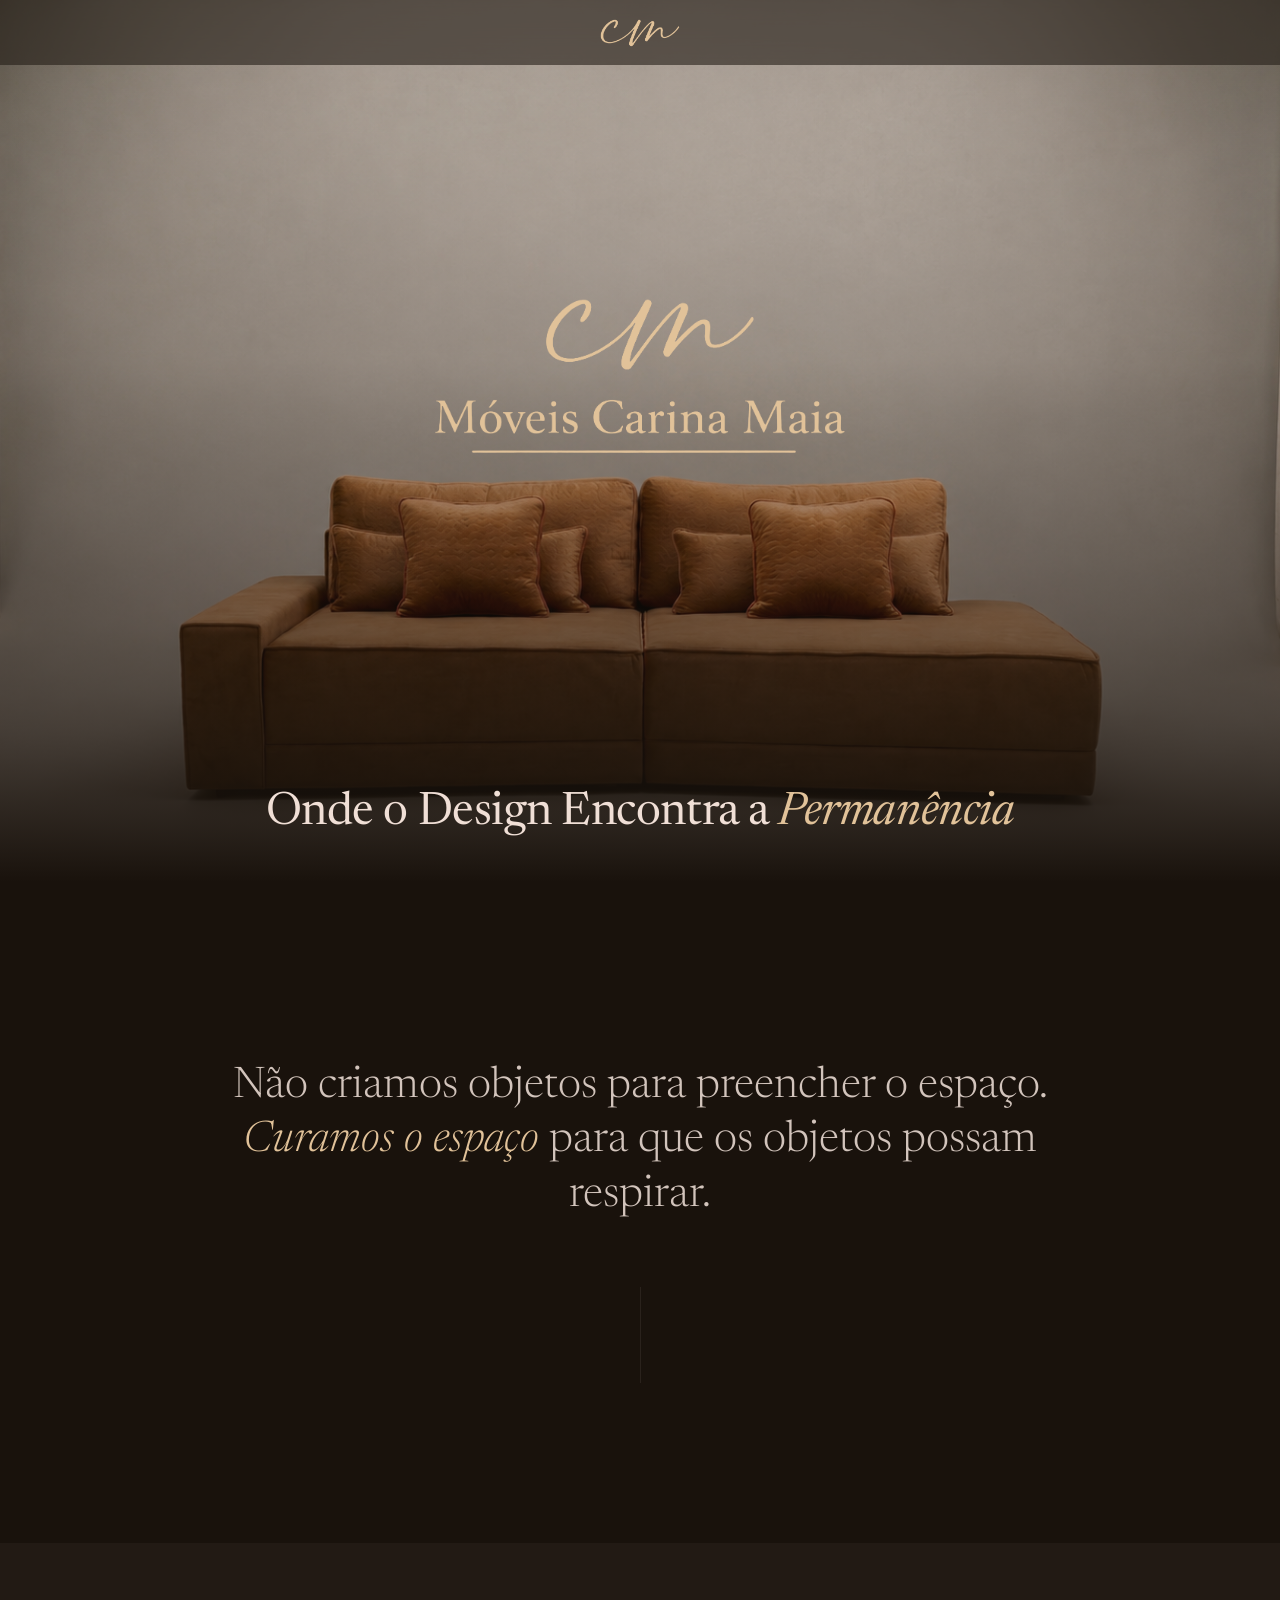
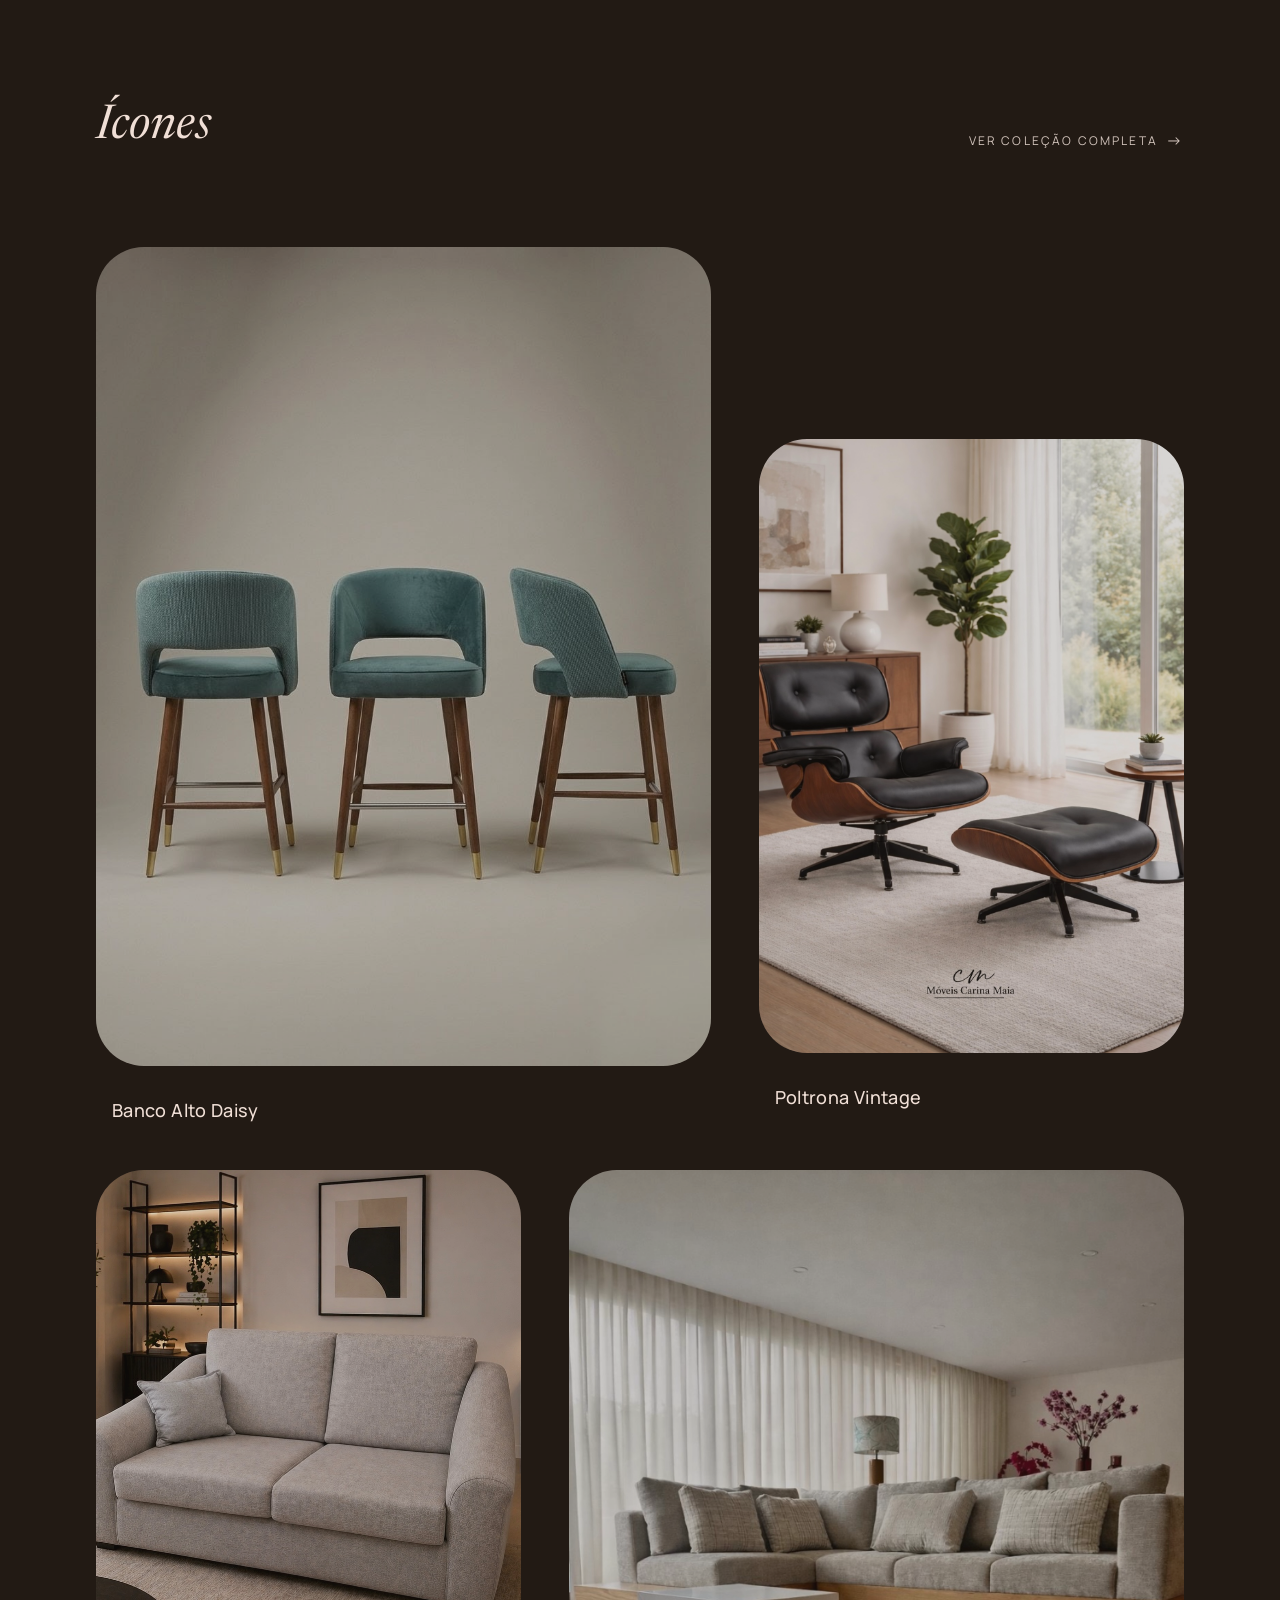
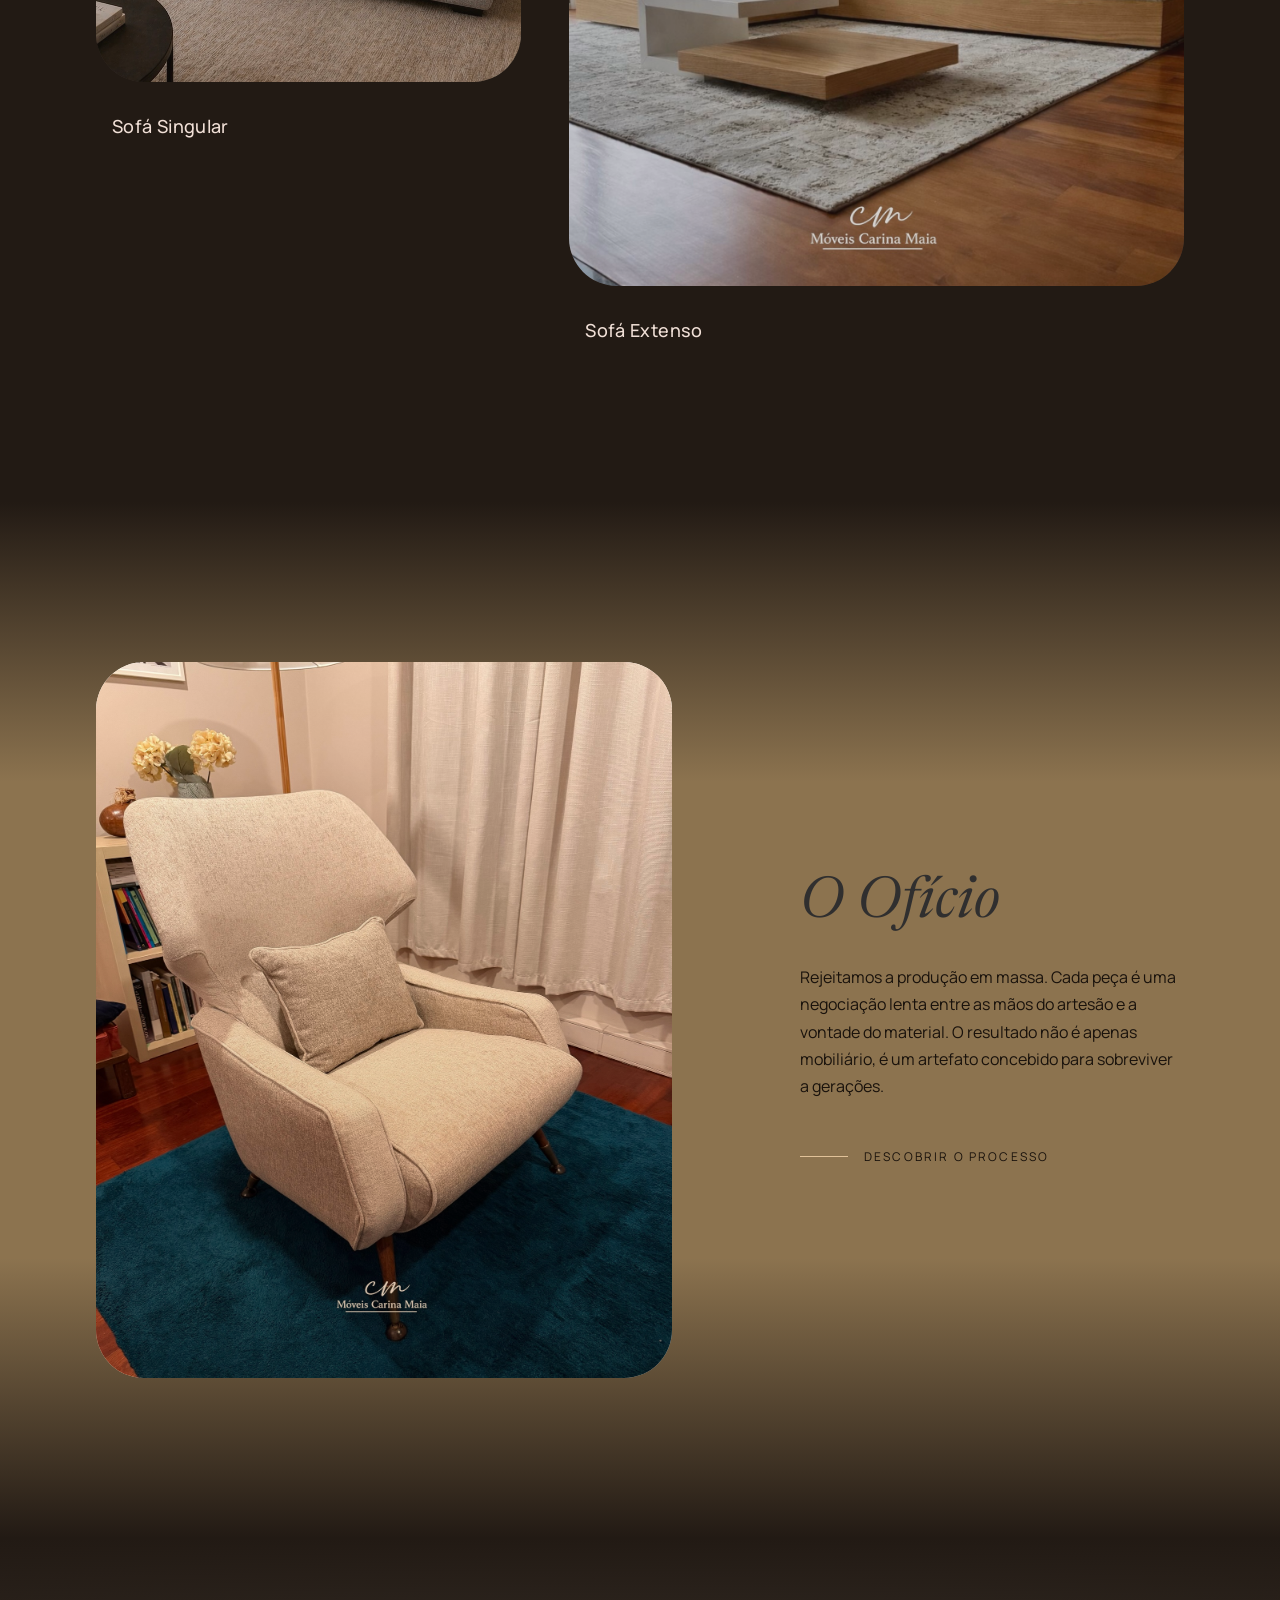
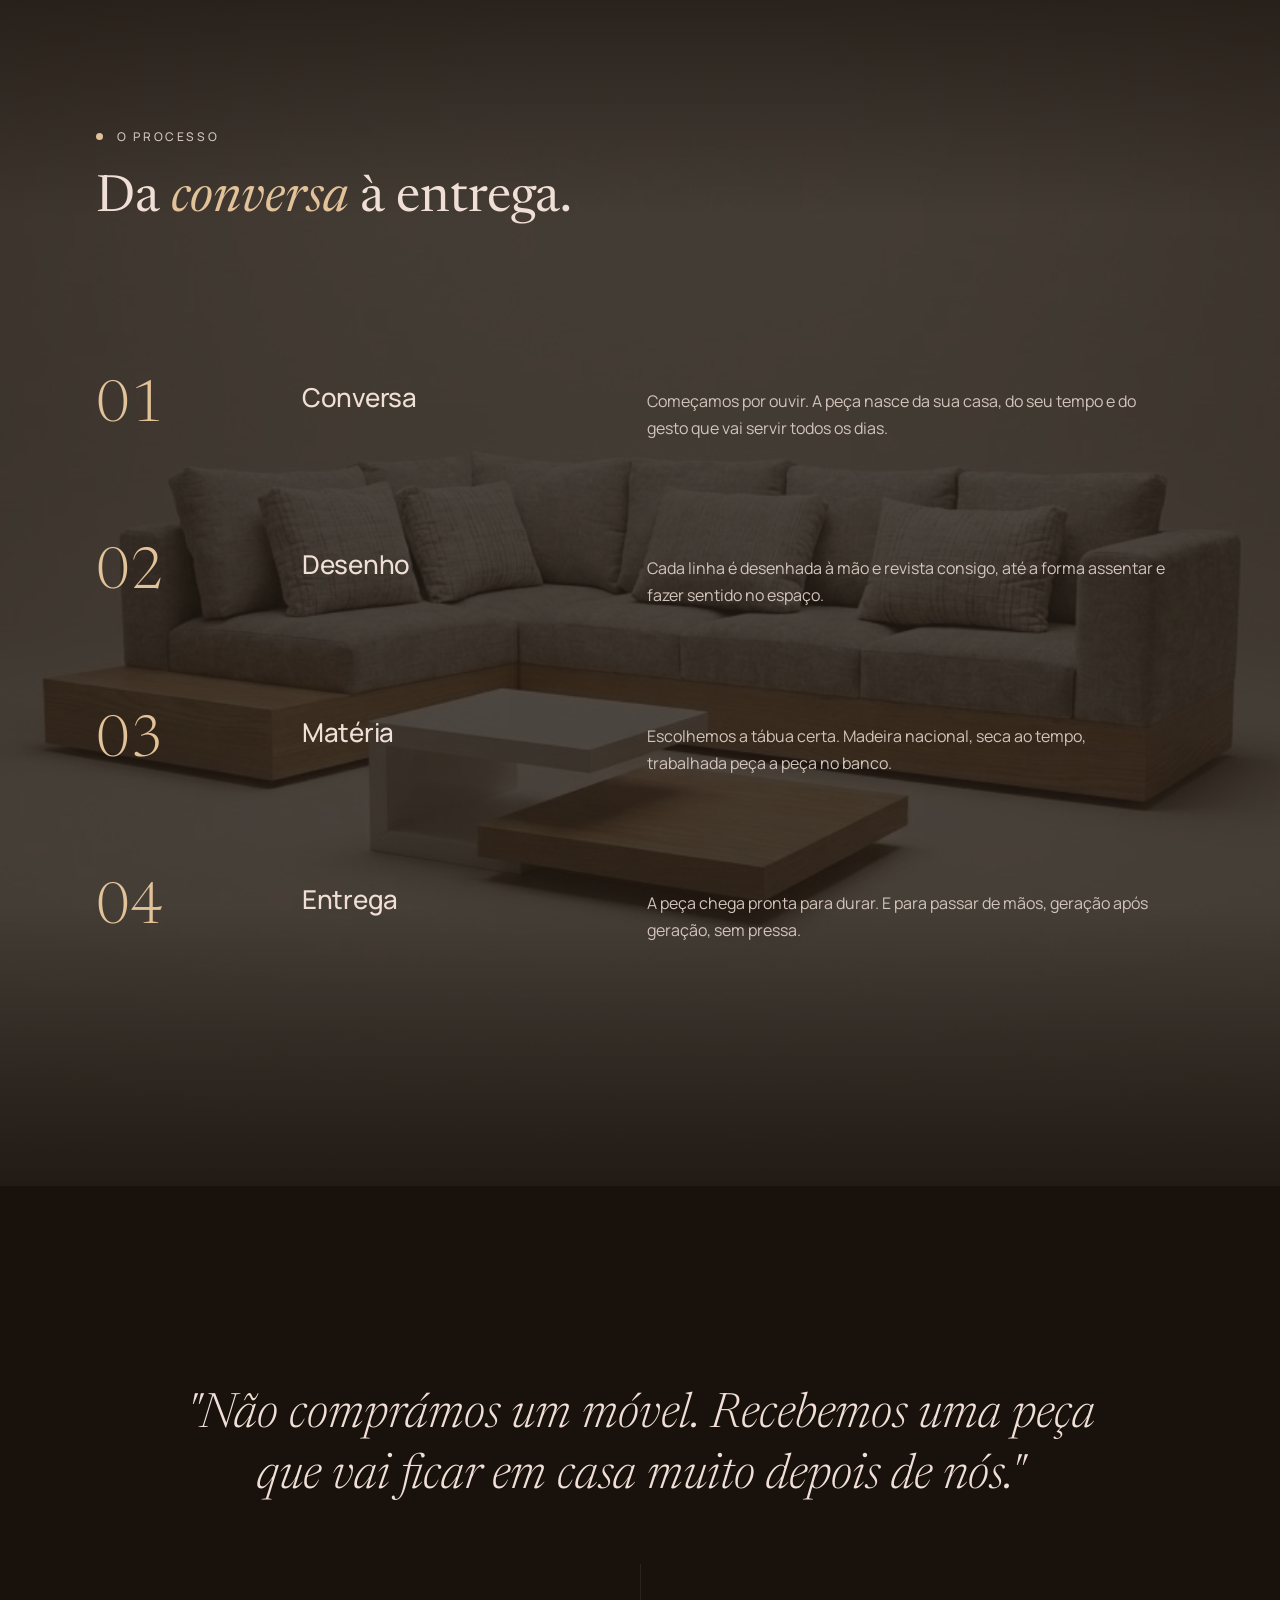
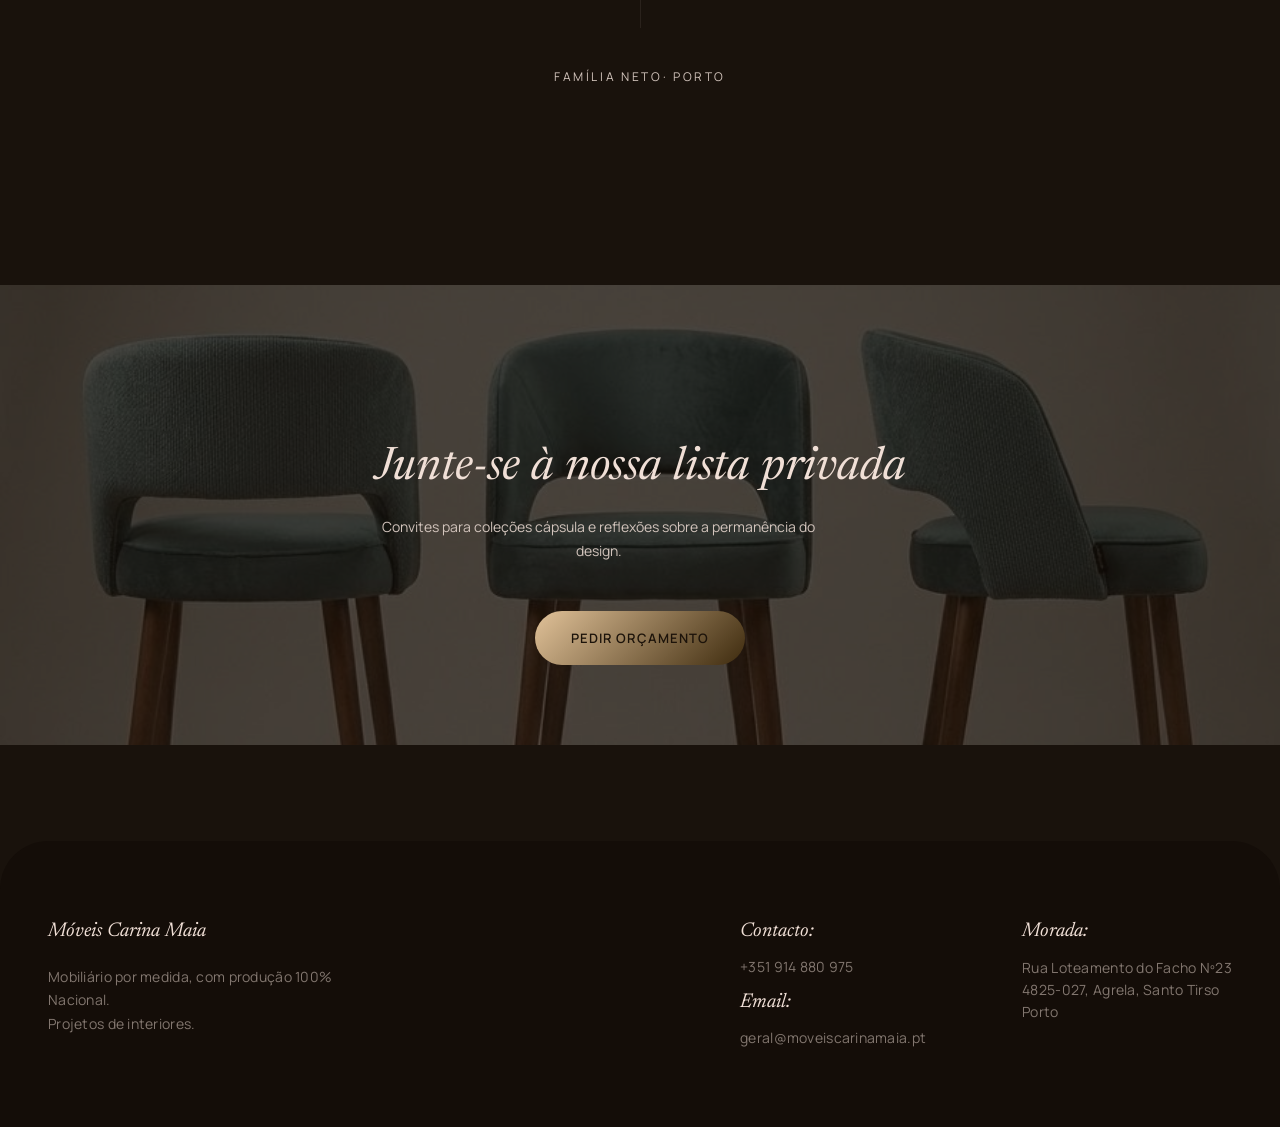
==== index.html @ 71be0377 "Initial commit: Móveis Carina Maia website Static site implementing the Lavra design (home, coleções" ====
<!DOCTYPE html>
<html lang="pt">
<head>
<meta charset="utf-8">
<meta name="viewport" content="width=device-width, initial-scale=1">
<title>Móveis Carina Maia — Onde o Design Encontra a Permanência</title>
<link rel="preconnect" href="https://fonts.googleapis.com">
<link rel="preconnect" href="https://fonts.gstatic.com" crossorigin>
<link href="https://fonts.googleapis.com/css2?family=Manrope:wght@300;400;500;600&family=Newsreader:ital,opsz,wght@0,6..72,300;0,6..72,400;0,6..72,600;1,6..72,300;1,6..72,400;1,6..72,500;1,6..72,600&display=swap" rel="stylesheet">
<link rel="stylesheet" href="css/style.css">
</head>
<body>

  <!-- ===================== NAV ===================== -->
  <nav class="site-nav">
    <div class="nav-bar">
      <div class="nav-links">
        <a href="colecoes.html" class="nav-link">COLEÇÕES</a>
        <a href="sobre-nos.html" class="nav-link">SOBRE NÓS</a>
      </div>
      <a href="index.html" class="nav-monogram">
        <img src="assets/cm-monogram.png" alt="Móveis Carina Maia" style="height:28px;width:auto;">
      </a>
      <div class="nav-right"></div>
    </div>
    <a href="index.html" class="nav-center">
      <img src="assets/cm-monogram.png" alt="Móveis Carina Maia" style="height:28px;width:auto;">
    </a>
    <button class="nav-burger" aria-label="Menu"><span></span><span></span><span></span></button>
  </nav>

  <!-- ===================== MOBILE NAV PANEL ===================== -->
  <div class="mnav-panel">
    <div class="mnav-top">
      <span class="mnav-logo">Carina Maia</span>
      <button class="mnav-close" aria-label="Fechar">×</button>
    </div>
    <nav class="mnav-links">
      <a href="colecoes.html" class="mnav-link">Coleções</a>
      <a href="sobre-nos.html" class="mnav-link">Sobre Nós</a>
    </nav>
    <a href="sobre-nos.html#fale-connosco" class="mnav-cta">Pedir Orçamento</a>
  </div>

  <!-- ===================== HERO ===================== -->
  <header style="position:relative;width:100%;height:100vh;display:flex;flex-direction:column;justify-content:flex-end;align-items:center;padding-bottom:60px;overflow:hidden;background:#140d08;">
    <div style="position:absolute;inset:0;width:100%;height:100%;">
      <img alt="Fundo do hero" style="width:100%;height:100%;object-fit:cover;" src="assets/hero-bg.png">
      <div style="position:absolute;inset:0;background:linear-gradient(to top,#19120c 2%,rgba(25,18,12,0.55) 30%,rgba(25,18,12,0.15) 60%,transparent);"></div>
    </div>
    <div style="position:absolute;inset:0;z-index:10;display:flex;align-items:center;justify-content:center;pointer-events:none;">
      <img src="assets/cm-logo.png" alt="Móveis Carina Maia" class="hero-logo" style="width:min(420px,46vw);height:auto;display:block;transform:translateY(-45%);">
    </div>
    <div style="position:relative;z-index:10;text-align:center;padding:0 24px;">
      <h1 style="font-family:'Newsreader',serif;font-weight:400;font-size:clamp(1.9rem,3.6vw,3rem);letter-spacing:-0.01em;color:#f0dfd6;line-height:1.15;max-width:760px;margin:0 auto;">Onde o Design Encontra a <span style="font-style:italic;color:#e1c299;">Permanência</span></h1>
    </div>
  </header>

  <!-- ===================== MANIFESTO ===================== -->
  <section class="ate-pad" style="width:100%;background:#19120c;padding:160px 24px;display:flex;justify-content:center;align-items:center;">
    <div style="max-width:896px;margin:0 auto;text-align:center;">
      <p style="font-family:'Newsreader',serif;font-weight:300;font-size:clamp(1.8rem,3.4vw,3rem);line-height:1.25;color:#d2c4bc;">Não criamos objetos para preencher o espaço. <br>
        <span style="font-style:italic;color:#e1c299;">Curamos o espaço</span> para que os objetos possam respirar.</p>
      <div style="margin:64px auto 0;width:1px;height:96px;background:#3d332c;opacity:0.5;"></div>
    </div>
  </section>

  <!-- ===================== ÍCONES ===================== -->
  <section class="icon-sec" style="width:100%;background:#221a14;padding:160px 96px;position:relative;overflow:hidden;">
    <div style="max-width:1536px;margin:0 auto;position:relative;z-index:20;">
      <div class="icon-head" style="margin-bottom:96px;display:flex;justify-content:space-between;align-items:flex-end;">
        <h2 style="font-family:'Newsreader',serif;font-style:italic;font-weight:400;font-size:clamp(2.2rem,4vw,3rem);color:#f0dfd6;">Ícones</h2>
        <a href="colecoes.html" class="link-gold" style="font-size:12px;text-transform:uppercase;letter-spacing:0.18em;display:flex;align-items:center;gap:8px;">Ver Coleção Completa <span style="font-size:16px;">&rarr;</span></a>
      </div>
      <div class="icon-grid" style="display:grid;grid-template-columns:repeat(12,1fr);gap:48px;align-items:start;">
        <div class="icon-item" style="grid-column:span 7;cursor:pointer;">
          <div class="icon-media" style="height:819px;border-radius:3rem;margin-bottom:32px;">
            <img alt="Banco Alto Daisy" src="uploads/icon-banco-alto-daisy.png">
          </div>
          <div style="display:flex;justify-content:space-between;align-items:flex-start;padding:0 16px;">
            <h3 style="font-size:18px;letter-spacing:0.02em;color:#f0dfd6;font-weight:500;">Banco Alto Daisy</h3>
          </div>
        </div>
        <div class="icon-item" style="grid-column:span 5;margin-top:192px;cursor:pointer;">
          <div class="icon-media" style="height:614px;border-radius:3rem;margin-bottom:32px;">
            <img alt="Poltrona Vintage" src="uploads/icon-poltrona-vintage.jpg">
          </div>
          <div style="display:flex;justify-content:space-between;align-items:flex-start;padding:0 16px;">
            <h3 style="font-size:18px;letter-spacing:0.02em;color:#f0dfd6;font-weight:500;">Poltrona Vintage</h3>
          </div>
        </div>
        <div class="icon-item" style="grid-column:span 5;cursor:pointer;">
          <div class="icon-media" style="height:512px;border-radius:3rem;margin-bottom:32px;">
            <img alt="Sofá Singular" src="uploads/icon-sofa-singular.jpg">
          </div>
          <div style="display:flex;justify-content:space-between;align-items:flex-start;padding:0 16px;">
            <h3 style="font-size:18px;letter-spacing:0.02em;color:#f0dfd6;font-weight:500;">Sofá Singular</h3>
          </div>
        </div>
        <div class="icon-item" style="grid-column:span 7;cursor:pointer;">
          <div class="icon-media" style="height:716px;border-radius:3rem;margin-bottom:32px;">
            <img alt="Sofá Extenso" src="uploads/icon-sofa-extenso.jpg">
          </div>
          <div style="display:flex;justify-content:space-between;align-items:flex-start;padding:0 16px;">
            <h3 style="font-size:18px;letter-spacing:0.02em;color:#f0dfd6;font-weight:500;">Sofá Extenso</h3>
          </div>
        </div>
      </div>
    </div>
  </section>

  <!-- ===================== O OFÍCIO ===================== -->
  <section class="craft-sec" style="width:100%;padding:160px 96px;background-color:#8c734f;position:relative;overflow:hidden;">
    <div style="position:absolute;top:0;left:0;right:0;height:280px;background:linear-gradient(to bottom,#221a14,rgba(34,26,20,0));pointer-events:none;z-index:10;"></div>
    <div style="position:absolute;bottom:0;left:0;right:0;height:280px;background:linear-gradient(to top,#221a14,rgba(34,26,20,0));pointer-events:none;z-index:10;"></div>
    <div class="craft-row" style="max-width:1536px;margin:0 auto;display:flex;align-items:center;gap:128px;position:relative;z-index:20;">
      <div class="craft-img" style="width:60%;">
        <div class="craft-media" style="width:100%;height:716px;border-radius:3rem;overflow:hidden;background:linear-gradient(180deg,#ffffff,#dfc5ab);">
          <img alt="Poltrona de luxo" style="width:100%;height:100%;object-fit:cover;mix-blend-mode:multiply;" src="assets/craft-chair.jpg">
        </div>
      </div>
      <div class="craft-txt" style="width:40%;display:flex;flex-direction:column;align-items:flex-start;">
        <h2 style="font-family:'Newsreader',serif;font-style:italic;font-weight:400;font-size:clamp(2.6rem,4.5vw,3.75rem);color:#302f2f;margin-bottom:32px;">O Ofício</h2>
        <p style="font-size:16px;line-height:1.7;color:#19120c;margin-bottom:48px;max-width:448px;">Rejeitamos a produção em massa. Cada peça é uma negociação lenta entre as mãos do artesão e a vontade do material. O resultado não é apenas mobiliário, é um artefato concebido para sobreviver a gerações.</p>
        <a href="sobre-nos.html" class="craftcta" style="display:flex;align-items:center;gap:16px;color:#19120c;text-transform:uppercase;letter-spacing:0.18em;font-size:12px;text-decoration:none;">
          <span class="craftline" style="width:48px;height:1px;background:#e1c299;transition:width 0.5s ease-in-out;"></span>Descobrir o Processo</a>
      </div>
    </div>
  </section>

  <!-- ===================== O PROCESSO ===================== -->
  <section class="proc-ate" style="width:100%;background:#221a14;padding:190px 96px;position:relative;overflow:hidden;">
    <div style="position:absolute;inset:0;z-index:0;">
      <img src="assets/process-bg.png" alt="" style="width:100%;height:100%;object-fit:cover;opacity:0.22;mix-blend-mode:luminosity;">
    </div>
    <div style="position:absolute;top:0;left:0;right:0;height:280px;background:linear-gradient(to bottom,#221a14,rgba(34,26,20,0));pointer-events:none;z-index:10;"></div>
    <div style="position:absolute;bottom:0;left:0;right:0;height:280px;background:linear-gradient(to top,#221a14,rgba(34,26,20,0));pointer-events:none;z-index:10;"></div>
    <div style="max-width:1536px;margin:0 auto;position:relative;z-index:20;">
      <div style="display:flex;align-items:center;gap:14px;margin-bottom:28px;">
        <span style="width:7px;height:7px;border-radius:50%;background:#e1c299;display:block;"></span>
        <span style="font-size:12px;font-weight:500;letter-spacing:0.22em;color:#d2c4bc;">O PROCESSO</span>
      </div>
      <h2 style="font-family:'Newsreader',serif;font-weight:400;font-size:clamp(2.2rem,4vw,3.4rem);line-height:1.05;color:#f0dfd6;max-width:680px;margin-bottom:100px;">Da <span style="font-style:italic;color:#e1c299;">conversa</span> à entrega.</h2>
      <div class="psteps" style="display:flex;flex-direction:column;">
        <div style="display:grid;grid-template-columns:150px 1fr;gap:56px;align-items:start;padding:52px 0;">
          <div style="font-family:'Newsreader',serif;font-weight:300;font-size:clamp(2.8rem,4.5vw,4rem);line-height:1;color:#e1c299;">01</div>
          <div style="display:grid;grid-template-columns:0.7fr 1.3fr;gap:56px;align-items:baseline;">
            <h3 style="font-size:26px;letter-spacing:-0.01em;color:#f0dfd6;font-weight:500;">Conversa</h3>
            <p style="font-size:16px;line-height:1.7;color:#d2c4bc;max-width:520px;">Começamos por ouvir. A peça nasce da sua casa, do seu tempo e do gesto que vai servir todos os dias.</p>
          </div>
        </div>
        <div style="display:grid;grid-template-columns:150px 1fr;gap:56px;align-items:start;padding:52px 0;">
          <div style="font-family:'Newsreader',serif;font-weight:300;font-size:clamp(2.8rem,4.5vw,4rem);line-height:1;color:#e1c299;">02</div>
          <div style="display:grid;grid-template-columns:0.7fr 1.3fr;gap:56px;align-items:baseline;">
            <h3 style="font-size:26px;letter-spacing:-0.01em;color:#f0dfd6;font-weight:500;">Desenho</h3>
            <p style="font-size:16px;line-height:1.7;color:#d2c4bc;max-width:520px;">Cada linha é desenhada à mão e revista consigo, até a forma assentar e fazer sentido no espaço.</p>
          </div>
        </div>
        <div style="display:grid;grid-template-columns:150px 1fr;gap:56px;align-items:start;padding:52px 0;">
          <div style="font-family:'Newsreader',serif;font-weight:300;font-size:clamp(2.8rem,4.5vw,4rem);line-height:1;color:#e1c299;">03</div>
          <div style="display:grid;grid-template-columns:0.7fr 1.3fr;gap:56px;align-items:baseline;">
            <h3 style="font-size:26px;letter-spacing:-0.01em;color:#f0dfd6;font-weight:500;">Matéria</h3>
            <p style="font-size:16px;line-height:1.7;color:#d2c4bc;max-width:520px;">Escolhemos a tábua certa. Madeira nacional, seca ao tempo, trabalhada peça a peça no banco.</p>
          </div>
        </div>
        <div style="display:grid;grid-template-columns:150px 1fr;gap:56px;align-items:start;padding:52px 0;">
          <div style="font-family:'Newsreader',serif;font-weight:300;font-size:clamp(2.8rem,4.5vw,4rem);line-height:1;color:#e1c299;">04</div>
          <div style="display:grid;grid-template-columns:0.7fr 1.3fr;gap:56px;align-items:baseline;">
            <h3 style="font-size:26px;letter-spacing:-0.01em;color:#f0dfd6;font-weight:500;">Entrega</h3>
            <p style="font-size:16px;line-height:1.7;color:#d2c4bc;max-width:520px;">A peça chega pronta para durar. E para passar de mãos, geração após geração, sem pressa.</p>
          </div>
        </div>
      </div>
    </div>
  </section>

  <!-- ===================== TESTEMUNHO ===================== -->
  <section class="ate-pad" style="width:100%;background:#19120c;padding:200px 24px;display:flex;justify-content:center;align-items:center;">
    <div style="max-width:980px;margin:0 auto;text-align:center;">
      <blockquote style="font-family:'Newsreader',serif;font-weight:300;font-style:italic;font-size:clamp(1.9rem,3.8vw,3.2rem);line-height:1.25;color:#f0dfd6;margin:0;">"Não comprámos um móvel. Recebemos uma peça que vai ficar em casa muito depois de nós."</blockquote>
      <div style="margin:56px auto 0;width:1px;height:64px;background:#3d332c;opacity:0.5;"></div>
      <p style="margin-top:40px;font-size:12px;letter-spacing:0.22em;color:#d2c4bc;text-transform:uppercase;">FAMÍLIA NETO· PORTO</p>
    </div>
  </section>

  <!-- ===================== CTA / CONTACTO ===================== -->
  <section class="ate-pad" style="width:100%;background:#140d08;padding:160px 24px 80px;display:flex;flex-direction:column;align-items:center;justify-content:center;text-align:center;position:relative;overflow:hidden;">
    <div style="position:absolute;inset:0;z-index:0;">
      <img src="assets/newsletter-bg.png" alt="" style="width:100%;height:100%;object-fit:cover;opacity:0.3;mix-blend-mode:luminosity;">
    </div>
    <div style="position:relative;z-index:20;">
      <div style="font-family:'Newsreader',serif;font-style:italic;font-weight:400;font-size:clamp(2rem,3.6vw,3rem);color:#f0dfd6;margin-bottom:24px;">Junte-se à nossa lista privada</div>
      <p style="font-size:14px;line-height:1.7;color:#d2c4bc;margin-bottom:48px;max-width:448px;">Convites para coleções cápsula e reflexões sobre a permanência do design.</p>
      <a href="sobre-nos.html#fale-connosco" class="cta-pill">PEDIR ORÇAMENTO</a>
    </div>
  </section>

  <!-- ===================== FOOTER ===================== -->
  <footer class="site-footer" style="margin-top:96px;">
    <div style="display:flex;flex-direction:column;gap:24px;">
      <div style="font-family:'Newsreader',serif;font-style:italic;font-size:20px;color:#f0dfd6;">Móveis Carina Maia</div>
      <p style="font-size:14px;letter-spacing:0.02em;line-height:1.7;color:rgba(240,223,214,0.5);max-width:320px;">Mobiliário por medida, com produção 100% Nacional.<br>Projetos de interiores.</p>
    </div>
    <div class="f-cols">
      <div style="display:flex;flex-direction:column;gap:16px;">
        <span style="font-family:'Newsreader',serif;font-style:italic;font-size:20px;color:#f0dfd6;">Contacto:</span>
        <a href="tel:+351914880975" class="footer-link">+351 914 880 975</a>
        <span style="font-family:'Newsreader',serif;font-style:italic;font-size:20px;color:#f0dfd6;">Email:</span>
        <a href="mailto:geral@moveiscarinamaia.pt" class="footer-link">geral@moveiscarinamaia.pt</a>
      </div>
      <div style="display:flex;flex-direction:column;gap:16px;">
        <span style="font-family:'Newsreader',serif;font-style:italic;font-size:20px;color:#f0dfd6;">Morada:</span>
        <div style="color:rgba(240,223,214,0.5);font-size:14px;letter-spacing:0.02em;line-height:1.6;">Rua Loteamento do Facho Nº23<br>4825-027, Agrela, Santo Tirso<br>Porto</div>
      </div>
    </div>
  </footer>

<script src="js/common.js"></script>
</body>
</html>
---- css/style.css ----
/* ===== Reset & base ===== */
*{box-sizing:border-box;margin:0;padding:0;}
html{scroll-behavior:smooth;}
body{background:#19120c;color:#f0dfd6;font-family:'Manrope',sans-serif;-webkit-font-smoothing:antialiased;overflow-x:hidden;position:relative;}
::selection{background:#3e2b0e;color:#e1c299;}
::-webkit-scrollbar{display:none;}
a{cursor:pointer;}
img{max-width:100%;display:block;}

/* ===== Nav hover swap (bar <-> centered monogram) ===== */
nav.site-nav{position:fixed;top:0;left:0;width:100%;z-index:50;background:rgba(38,30,24,0.6);backdrop-filter:blur(24px);-webkit-backdrop-filter:blur(24px);transition:all 0.4s ease-in-out;}
.nav-bar{opacity:0;transition:opacity 0.7s ease-in-out;display:flex;justify-content:space-between;align-items:center;padding:24px 48px;width:100%;}
.nav-center{opacity:1;transition:opacity 0.7s ease-in-out;position:absolute;inset:0;display:flex;justify-content:center;align-items:center;pointer-events:none;}
nav.site-nav:hover .nav-bar{opacity:1;}
nav.site-nav:hover .nav-center{opacity:0;}
.nav-links{display:flex;align-items:center;gap:32px;}
.nav-monogram{position:absolute;left:50%;transform:translateX(-50%);display:flex;align-items:center;gap:13px;text-decoration:none;}
.nav-right{display:none;align-items:center;gap:24px;}

.nav-link{color:rgba(240,223,214,0.7);font-size:12px;letter-spacing:0.18em;text-decoration:none;transition:color 0.5s;}
.nav-link:hover{color:#e1c299;}
.nav-link.active{color:#e1c299;padding-bottom:4px;border-bottom:1px solid #e1c299;}

.link-gold{color:#d2c4bc;text-decoration:none;transition:color 0.5s;}
.link-gold:hover{color:#e1c299;}

.footer-link{color:rgba(240,223,214,0.5);font-size:14px;letter-spacing:0.02em;text-decoration:none;transition:color 0.3s;}
.footer-link:hover{color:#f0dfd6;}

.contact-link{color:#f0dfd6;text-decoration:none;transition:color 0.4s;}
.contact-link:hover{color:#e1c299;}

.cta-pill{display:inline-flex;align-items:center;gap:10px;text-decoration:none;font-size:13px;font-weight:600;letter-spacing:0.08em;color:#1c130a;padding:18px 36px;border-radius:9999px;background:linear-gradient(135deg,#e1c299,#3e2b0e);transition:transform 0.4s ease-in-out;}
.cta-pill:hover{transform:translateY(-2px);}

.craftcta:hover .craftline{width:96px;}

/* ===== Icon grid (home) ===== */
.icon-media{overflow:hidden;background:#3d332c;}
.icon-media img{width:100%;height:100%;object-fit:cover;opacity:0.8;transition:all 1s ease-in-out;}
.icon-item:hover .icon-media img{opacity:1;transform:scale(1.05);}

/* ===== Mobile nav ===== */
.nav-burger{display:none;position:absolute;right:24px;top:50%;transform:translateY(-50%);width:40px;height:40px;border:none;background:none;cursor:pointer;flex-direction:column;align-items:center;justify-content:center;gap:6px;padding:0;z-index:60;}
.nav-burger span{display:block;width:22px;height:1px;background:#e1c299;}
.mnav-panel{display:none;position:fixed;inset:0;z-index:300;background:rgba(25,18,12,0.96);backdrop-filter:blur(20px);-webkit-backdrop-filter:blur(20px);flex-direction:column;opacity:0;transform:translateY(-8px);transition:opacity .4s ease,transform .4s ease;pointer-events:none;}
.menu-open .mnav-panel{opacity:1;transform:translateY(0);pointer-events:auto;}
.mnav-top{display:flex;align-items:center;justify-content:center;position:relative;padding:24px;}
.mnav-logo{font-family:'Newsreader',serif;font-style:italic;font-size:20px;color:#e1c299;}
.mnav-close{position:absolute;right:18px;top:50%;transform:translateY(-50%);width:44px;height:44px;border:none;background:none;cursor:pointer;color:#e1c299;font-size:30px;line-height:1;display:flex;align-items:center;justify-content:center;}
.mnav-links{flex:1;display:flex;flex-direction:column;align-items:center;justify-content:center;gap:1.6rem;}
.mnav-link{font-family:'Newsreader',serif;font-weight:300;font-size:2.2rem;color:#f0dfd6;text-decoration:none;transition:opacity .4s ease;}
.mnav-link:hover{font-style:italic;opacity:0.7;}
.mnav-cta{margin:0 auto 56px;display:inline-flex;align-items:center;justify-content:center;text-decoration:none;font-size:14px;font-weight:600;letter-spacing:0.08em;color:#1c130a;padding:18px 44px;border-radius:9999px;background:linear-gradient(135deg,#e1c299,#3e2b0e);}

/* ===== Scroll reveal ===== */
.reveal{opacity:0;transform:translateY(30px);transition:opacity 0.9s ease-in-out,transform 0.9s ease-in-out;}
.reveal.vis{opacity:1;transform:none;}

/* ===== Footer ===== */
.site-footer{background:#140d08;width:100%;max-width:1536px;margin:0 auto;border-top-left-radius:3rem;border-top-right-radius:3rem;display:flex;justify-content:space-between;align-items:flex-start;padding:80px 48px;flex-wrap:wrap;gap:48px;}
.f-cols{display:flex;gap:96px;flex-wrap:wrap;}

/* ===================================================================
   COLEÇÕES PAGE
   =================================================================== */
.col-grid{max-width:1400px;margin:0 auto;columns:3;column-gap:32px;transition:opacity 0.3s ease-in-out;}
.col-grid.grid-fading{opacity:0;}
.pcard{position:relative;display:inline-block;width:100%;margin:0 0 32px;border-radius:3rem;overflow:hidden;cursor:pointer;background-color:#1c1610;break-inside:avoid;}
.col-grid.grid-fewcols{columns:auto;display:grid;grid-template-columns:repeat(2,minmax(0,400px));justify-content:center;align-items:start;gap:32px;}
.col-grid.grid-fewcols .pcard{margin:0;}
.pcard::before{content:'';position:absolute;inset:0;background:repeating-linear-gradient(115deg,rgba(255,255,255,0.02) 0px,rgba(255,255,255,0.02) 1px,transparent 1px,transparent 4px);pointer-events:none;z-index:2;}
.pcard .pc-img{display:block;width:100%;height:auto;object-fit:contain;transition:transform 0.4s ease-in-out;z-index:0;}
.pcard:hover .pc-img{transform:scale(1.03);}
.pcard .pc-ov{position:absolute;inset:0;background:linear-gradient(to top,rgba(20,13,8,0.9),rgba(20,13,8,0.15) 55%,transparent);opacity:0;transition:opacity 0.4s ease-in-out;z-index:1;}
.pcard:hover .pc-ov{opacity:1;}
.pc-meta{position:absolute;left:0;right:0;bottom:0;padding:32px;z-index:3;opacity:0;transform:translateY(8px);transition:opacity 0.4s ease-in-out,transform 0.4s ease-in-out;}
.pcard:hover .pc-meta{opacity:1;transform:none;}
.pc-badge{display:inline-block;padding:6px 14px;border-radius:9999px;background:rgba(38,30,24,0.55);backdrop-filter:blur(24px);-webkit-backdrop-filter:blur(24px);font-size:.62rem;font-weight:600;letter-spacing:0.16em;color:#e1c299;text-transform:uppercase;margin-bottom:14px;}
.pc-name{font-family:'Newsreader',serif;font-size:1.6rem;color:#f0dfd6;line-height:1.05;margin-bottom:8px;}
.pc-wood{font-size:.62rem;font-weight:600;letter-spacing:0.18em;color:#e1c299;text-transform:uppercase;}
.pc-angles{position:absolute;right:32px;bottom:34px;z-index:3;display:flex;gap:6px;opacity:0;transition:opacity 0.4s ease-in-out;}
.pcard:hover .pc-angles{opacity:1;}
.pc-angles span{width:6px;height:6px;border-radius:9999px;background:rgba(240,223,214,0.45);}
.pc-angles span:first-child{background:#e1c299;}
.col-empty{grid-column:1/-1;text-align:center;padding:90px 0;font-family:'Newsreader',serif;font-style:italic;font-size:1.6rem;color:rgba(240,223,214,0.4);}
.fcount{font-size:.62rem;color:rgba(240,223,214,0.45);margin-left:6px;letter-spacing:0.05em;}

.fpill{transition:all 0.4s ease-in-out;cursor:pointer;padding:13px 28px;border-radius:9999px;background:rgba(38,30,24,0.6);backdrop-filter:blur(24px);-webkit-backdrop-filter:blur(24px);font-size:12px;letter-spacing:0.14em;color:rgba(240,223,214,0.75);white-space:nowrap;}
.fpill.active{background:#e1c299 !important;color:#3e2b0e !important;}

/* Lightbox */
#lbx{position:fixed;inset:0;z-index:400;display:flex;align-items:stretch;justify-content:center;opacity:0;pointer-events:none;transition:opacity 0.4s ease-in-out;}
#lbx.lbx-open{opacity:1;pointer-events:auto;}
#lbx-bg{position:absolute;inset:0;background:rgba(25,18,12,0.97);backdrop-filter:blur(24px);-webkit-backdrop-filter:blur(24px);}
#lbx-inner{position:relative;z-index:10;width:100vw;height:100vh;display:grid;grid-template-columns:minmax(0,1fr) min(40vw,520px);}
#lbx-stage{position:relative;display:flex;flex-direction:column;align-items:center;justify-content:center;gap:30px;height:100vh;padding:64px 64px 40px;min-width:0;}
#lbx-main{display:flex;align-items:center;justify-content:center;gap:24px;width:100%;flex:1;min-height:0;}
#lbx-img-wrap{display:flex;align-items:center;justify-content:center;flex:1;min-width:0;height:100%;}
#lbx-img{display:block;max-width:100%;max-height:100%;width:auto;height:auto;object-fit:contain;border-radius:1.25rem;box-shadow:0 40px 120px rgba(0,0,0,0.55);transition:opacity 0.4s ease-in-out,transform 0.4s ease-in-out;}
#lbx-img.lbx-fade{opacity:0;transform:scale(0.98);}
.lbx-arr{width:52px;height:52px;min-width:52px;border-radius:9999px;border:none;background:rgba(38,30,24,0.7);backdrop-filter:blur(24px);-webkit-backdrop-filter:blur(24px);cursor:pointer;color:#e1c299;display:flex;align-items:center;justify-content:center;transition:transform 0.4s ease-in-out;}
.lbx-arr:hover{transform:scale(1.08);}
#lbx-thumbs-wrap{width:100%;overflow:hidden;flex:0 0 auto;}
#lbx-thumbs{display:flex;gap:12px;padding:8px 0;justify-content:center;flex-wrap:wrap;overflow-x:auto;-webkit-overflow-scrolling:touch;scroll-behavior:smooth;}
.lbx-thumb{flex:0 0 80px;width:80px;height:80px;border-radius:1.2rem;overflow:hidden;cursor:pointer;border:2px solid transparent;transition:border-color 0.3s ease-in-out,opacity 0.3s ease-in-out;opacity:0.6;background-size:cover;background-position:center;}
.lbx-thumb:hover{opacity:1;}
.lbx-thumb.lbx-thumb-active{border-color:#e1c299;opacity:1;}
#lbx-side{position:relative;display:flex;flex-direction:column;justify-content:center;gap:34px;height:100vh;padding:88px 64px;background:linear-gradient(180deg,#181009,#0f0a06);box-shadow:-40px 0 90px rgba(0,0,0,0.45);overflow-y:auto;}
#lbx-close{position:absolute;top:28px;right:28px;z-index:20;width:52px;height:52px;border-radius:9999px;border:none;background:rgba(38,30,24,0.7);backdrop-filter:blur(24px);-webkit-backdrop-filter:blur(24px);cursor:pointer;color:#e1c299;font-size:28px;display:flex;align-items:center;justify-content:center;transition:transform 0.4s ease-in-out;}
#lbx-close:hover{transform:scale(1.08);}
#lbx-dots{display:flex;gap:10px;}
.lbx-dot{width:8px;height:8px;border-radius:9999px;border:none;background:rgba(240,223,214,0.22);cursor:pointer;padding:0;transition:background 0.4s ease-in-out;}
.lbx-dot.lbx-dot-on{background:#e1c299;}
#lbx-info{text-align:left;opacity:0;transition:opacity 0.4s ease-in-out;transform:translateY(12px);}
#lbx-info.lbx-info-vis{opacity:1;transform:none;}
#lbx-name{font-family:'Newsreader',serif;font-size:clamp(2rem,3vw,3rem);color:#f0dfd6;line-height:1.05;margin-bottom:14px;}
#lbx-wood{font-size:11px;font-weight:600;letter-spacing:0.18em;color:#e1c299;text-transform:uppercase;}
#lbx-badge{display:inline-block;padding:6px 16px;border-radius:9999px;background:rgba(38,30,24,0.7);backdrop-filter:blur(24px);-webkit-backdrop-filter:blur(24px);font-size:.62rem;font-weight:600;letter-spacing:0.18em;color:#e1c299;text-transform:uppercase;margin-bottom:24px;}
#lbx-desc{font-family:'Manrope',sans-serif;font-weight:300;font-size:.95rem;line-height:1.8;color:rgba(240,223,214,0.62);max-width:420px;margin:28px 0 0;}

/* ===================================================================
   RESPONSIVE
   =================================================================== */
@media(max-width:1024px){
  .icon-sec{padding:120px 48px !important;}
  .craft-sec{padding:120px 48px !important;}
  .proc-ate{padding:140px 48px !important;}
  .craft-row{gap:64px !important;}
  .col-hero{padding:180px 40px 100px !important;}
  .col-grid{columns:2 !important;}
  .about-hero{padding:200px 40px 120px !important;}
  .two-col{gap:48px !important;}
  .team-grid{grid-template-columns:1fr 1fr !important;}
  .map-frame{height:360px !important;}
}
@media(max-width:900px){
  #lbx{overflow-y:auto;-webkit-overflow-scrolling:touch;}
  #lbx-inner{grid-template-columns:1fr;height:auto;min-height:100vh;width:100%;}
  #lbx-stage{height:auto;padding:72px 20px 24px;gap:20px;}
  #lbx-main{gap:12px;}
  #lbx-img{max-height:58vh;border-radius:1rem;box-shadow:0 24px 60px rgba(0,0,0,0.5);}
  .lbx-arr{width:40px;height:40px;min-width:40px;}
  #lbx-thumbs{gap:8px;}
  .lbx-thumb{flex:0 0 64px;width:64px;height:64px;border-radius:0.8rem;}
  #lbx-side{height:auto;padding:36px 24px 72px;box-shadow:none;align-items:center;text-align:center;gap:24px;}
  #lbx-info{text-align:center;}
  #lbx-desc{margin-left:auto;margin-right:auto;}
  #lbx-close{top:16px;right:16px;width:44px;height:44px;}
}
@media(max-width:768px){
  .nav-burger{display:flex !important;}
  .mnav-panel{display:flex;}
  .nav-bar{padding:18px 24px !important;pointer-events:none !important;}
  .icon-sec{padding:80px 24px !important;}
  .icon-head{flex-direction:column !important;align-items:flex-start !important;gap:1.5rem !important;margin-bottom:56px !important;}
  .icon-grid{grid-template-columns:1fr !important;gap:40px !important;}
  .icon-item{grid-column:auto !important;margin-top:0 !important;}
  .icon-media{height:auto !important;aspect-ratio:4/5 !important;border-radius:2rem !important;}
  .craft-sec{padding:80px 24px !important;}
  .craft-row{flex-direction:column !important;gap:48px !important;}
  .craft-img,.craft-txt{width:100% !important;}
  .craft-media{height:auto !important;aspect-ratio:4/5 !important;}
  .proc-ate{padding:80px 24px !important;}
  .psteps > div{grid-template-columns:1fr !important;gap:1rem !important;padding:32px 0 !important;}
  .psteps > div > div:last-child{grid-template-columns:1fr !important;gap:0.5rem !important;}
  .ate-pad{padding-top:90px !important;padding-bottom:90px !important;}
  .site-footer{flex-direction:column !important;gap:36px !important;padding:60px 24px !important;}
  .f-cols{gap:40px !important;}
  .hero-logo{width:min(320px,64vw) !important;}

  .col-hero{padding:130px 24px 70px !important;}
  .col-filter{padding:60px 24px 30px !important;}
  .col-gridsec{padding:30px 24px 100px !important;}
  .col-grid{columns:1 !important;}
  .col-grid.grid-fewcols{grid-template-columns:minmax(0,400px) !important;}
  .pcard{border-radius:2rem !important;}
  .pc-ov{opacity:0.55 !important;}
  .pc-meta{opacity:1 !important;transform:none !important;}
  .pc-angles{opacity:1 !important;}
  .filter-row{justify-content:flex-start !important;overflow-x:auto;-webkit-overflow-scrolling:touch;padding-bottom:6px;}
  .col-cta{padding:60px 24px 120px !important;}

  .about-hero{padding:140px 24px 90px !important;}
  .two-col{grid-template-columns:1fr !important;gap:48px !important;}
  .team-grid{grid-template-columns:1fr !important;}
  .offset-col{padding-top:0 !important;}
  .map-frame{height:300px !important;}
  .sec-pad{padding-top:90px !important;padding-bottom:90px !important;padding-left:24px !important;padding-right:24px !important;}
}
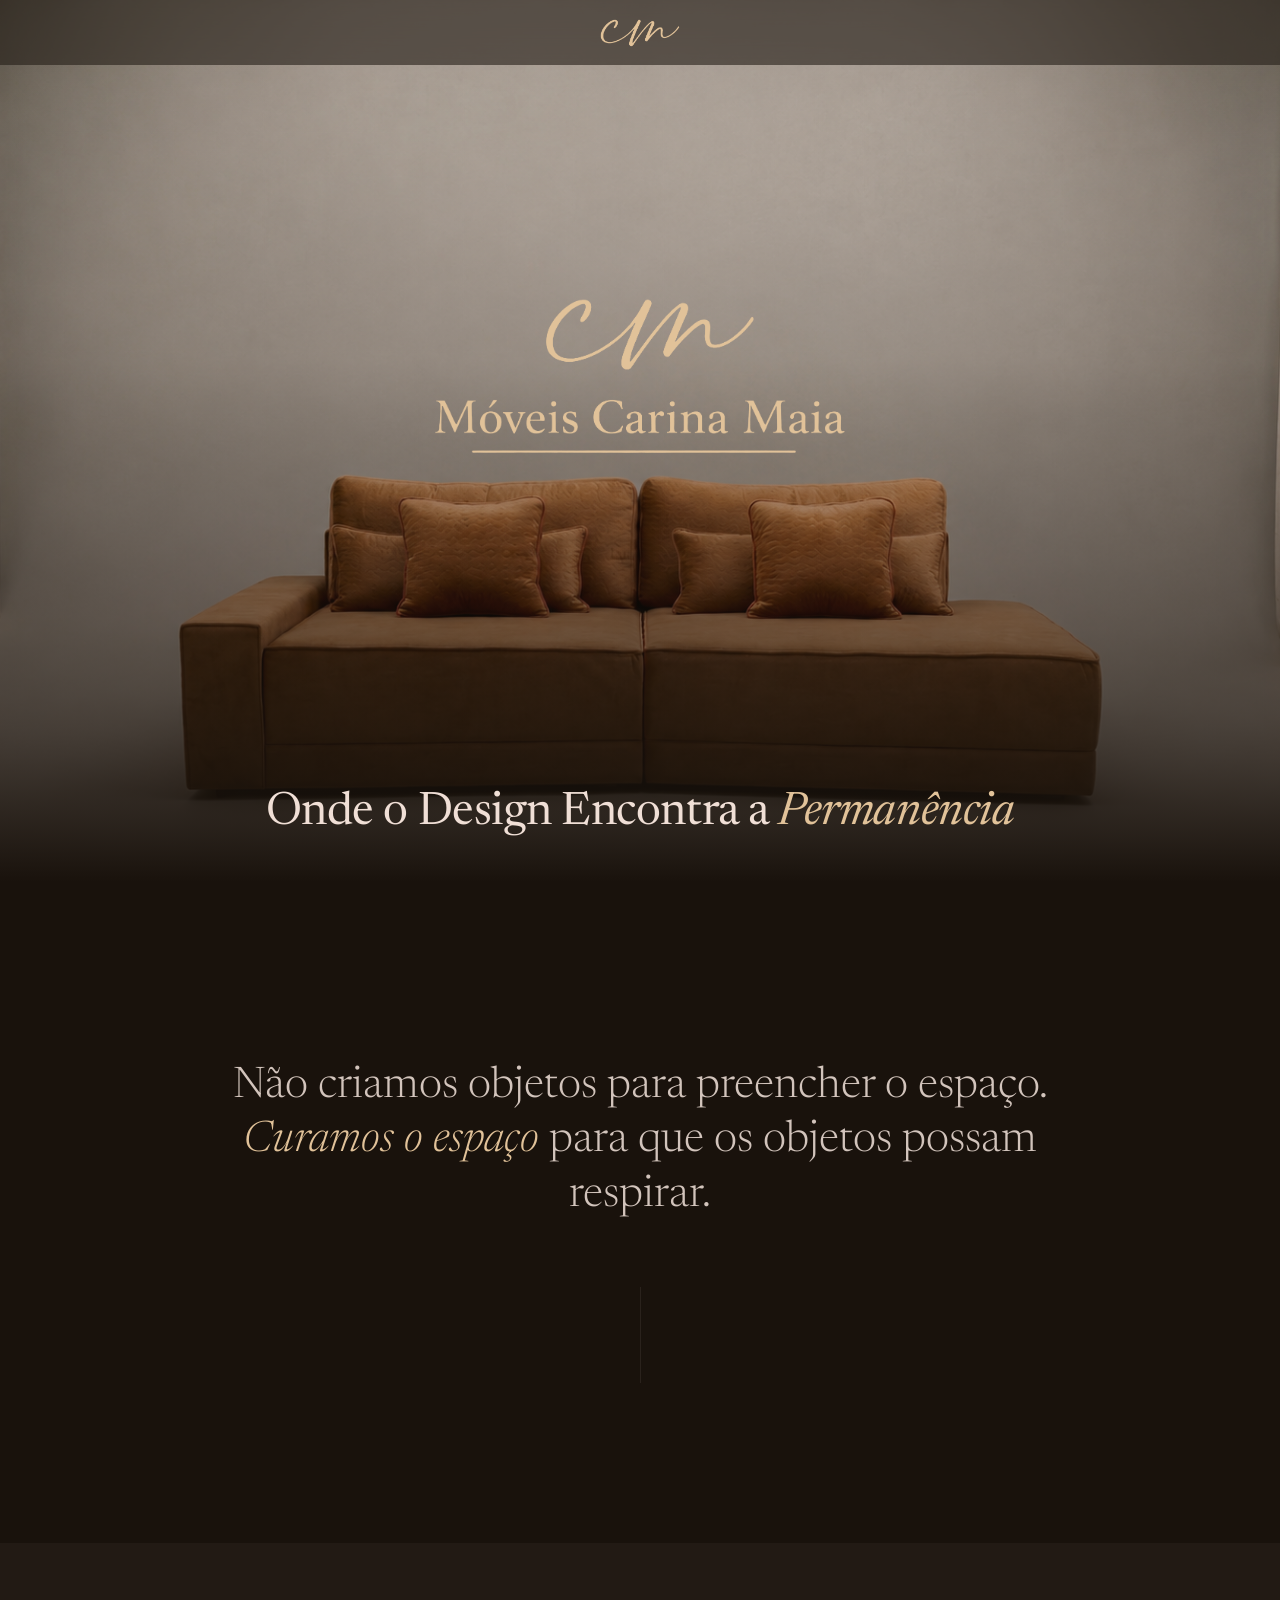
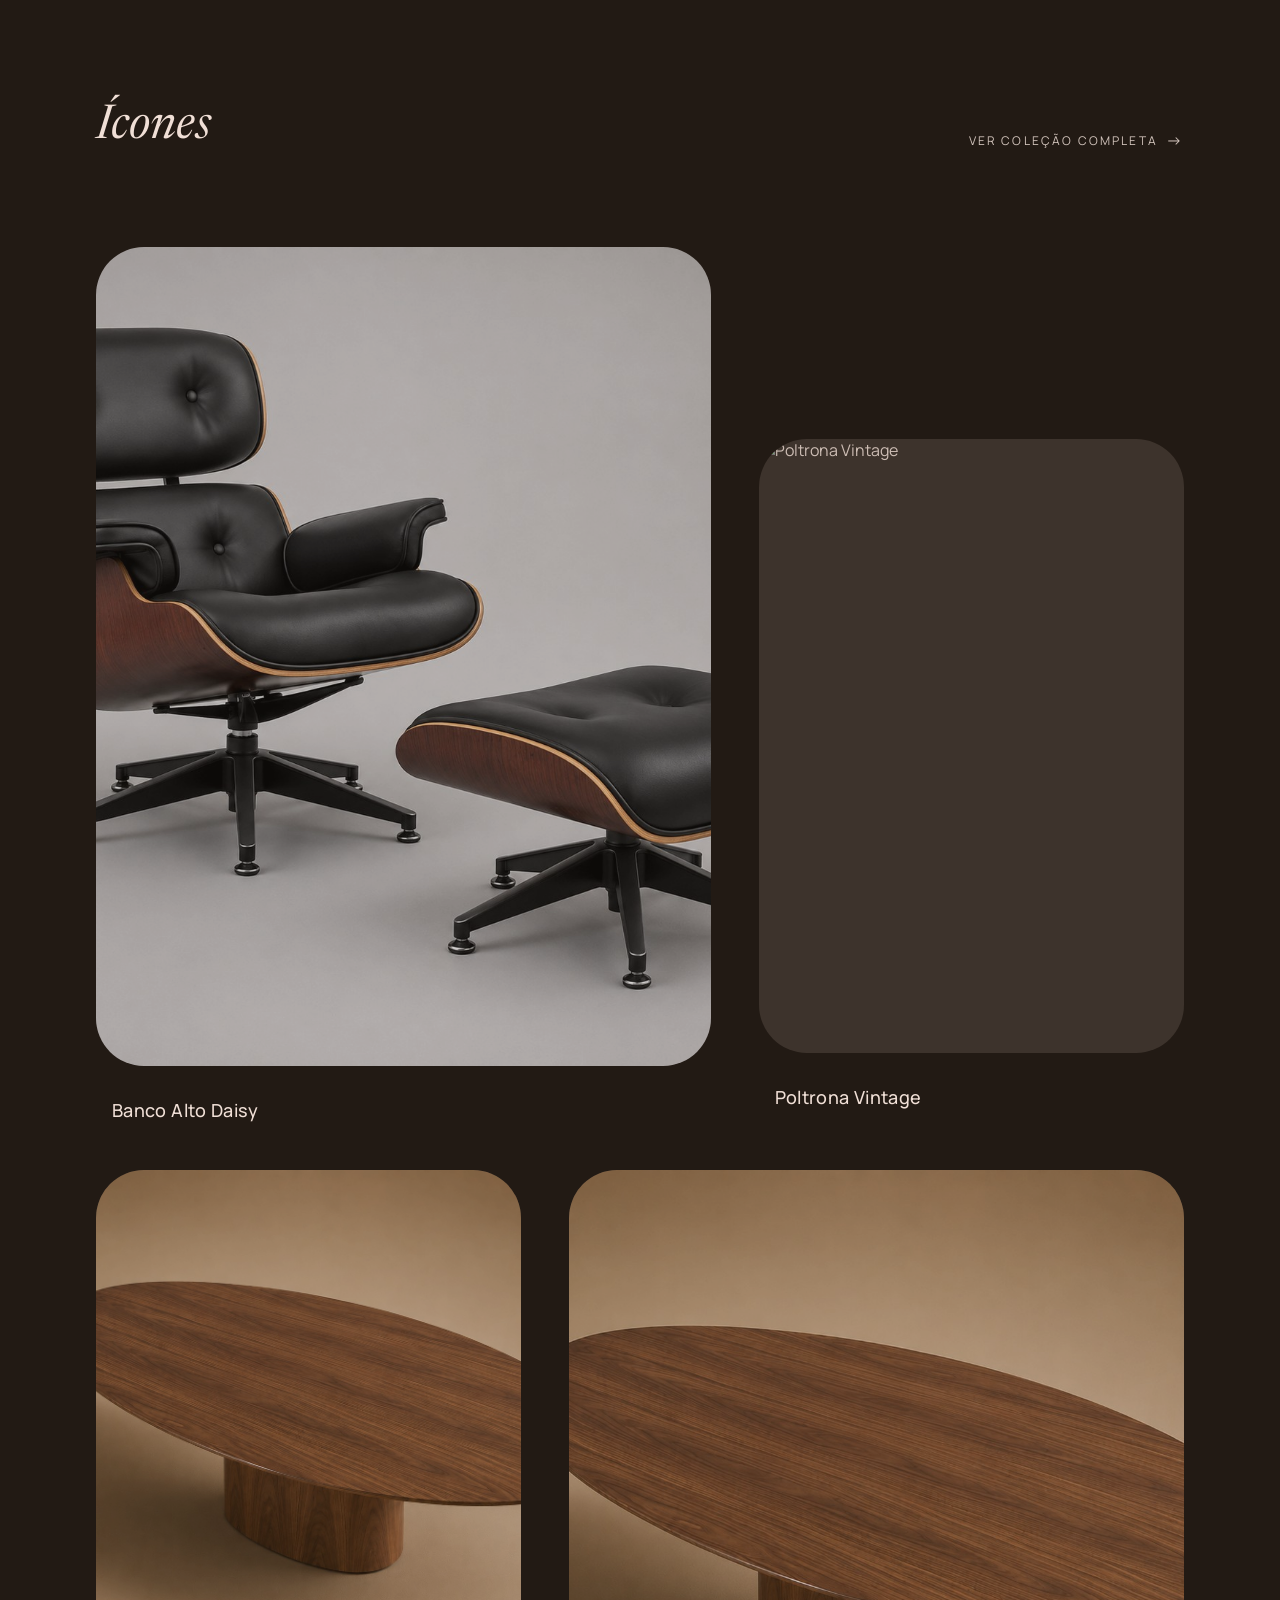
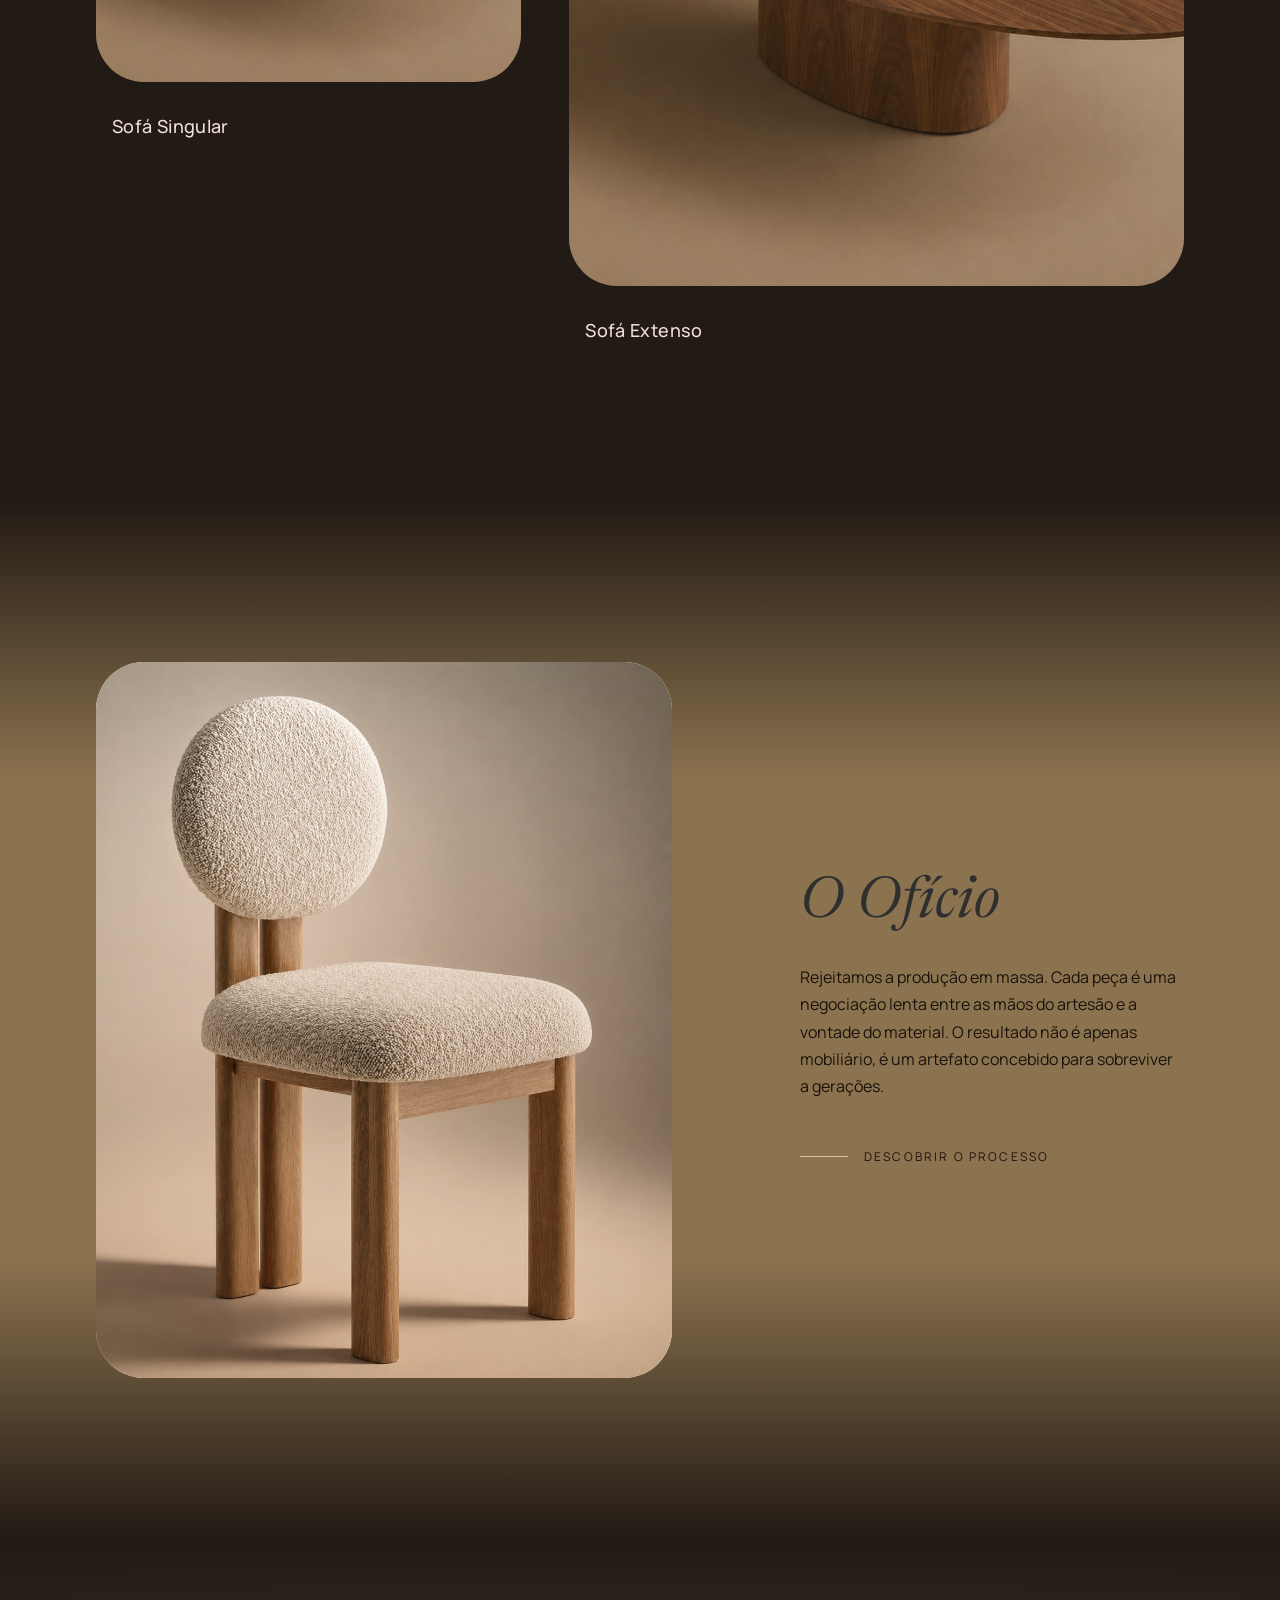
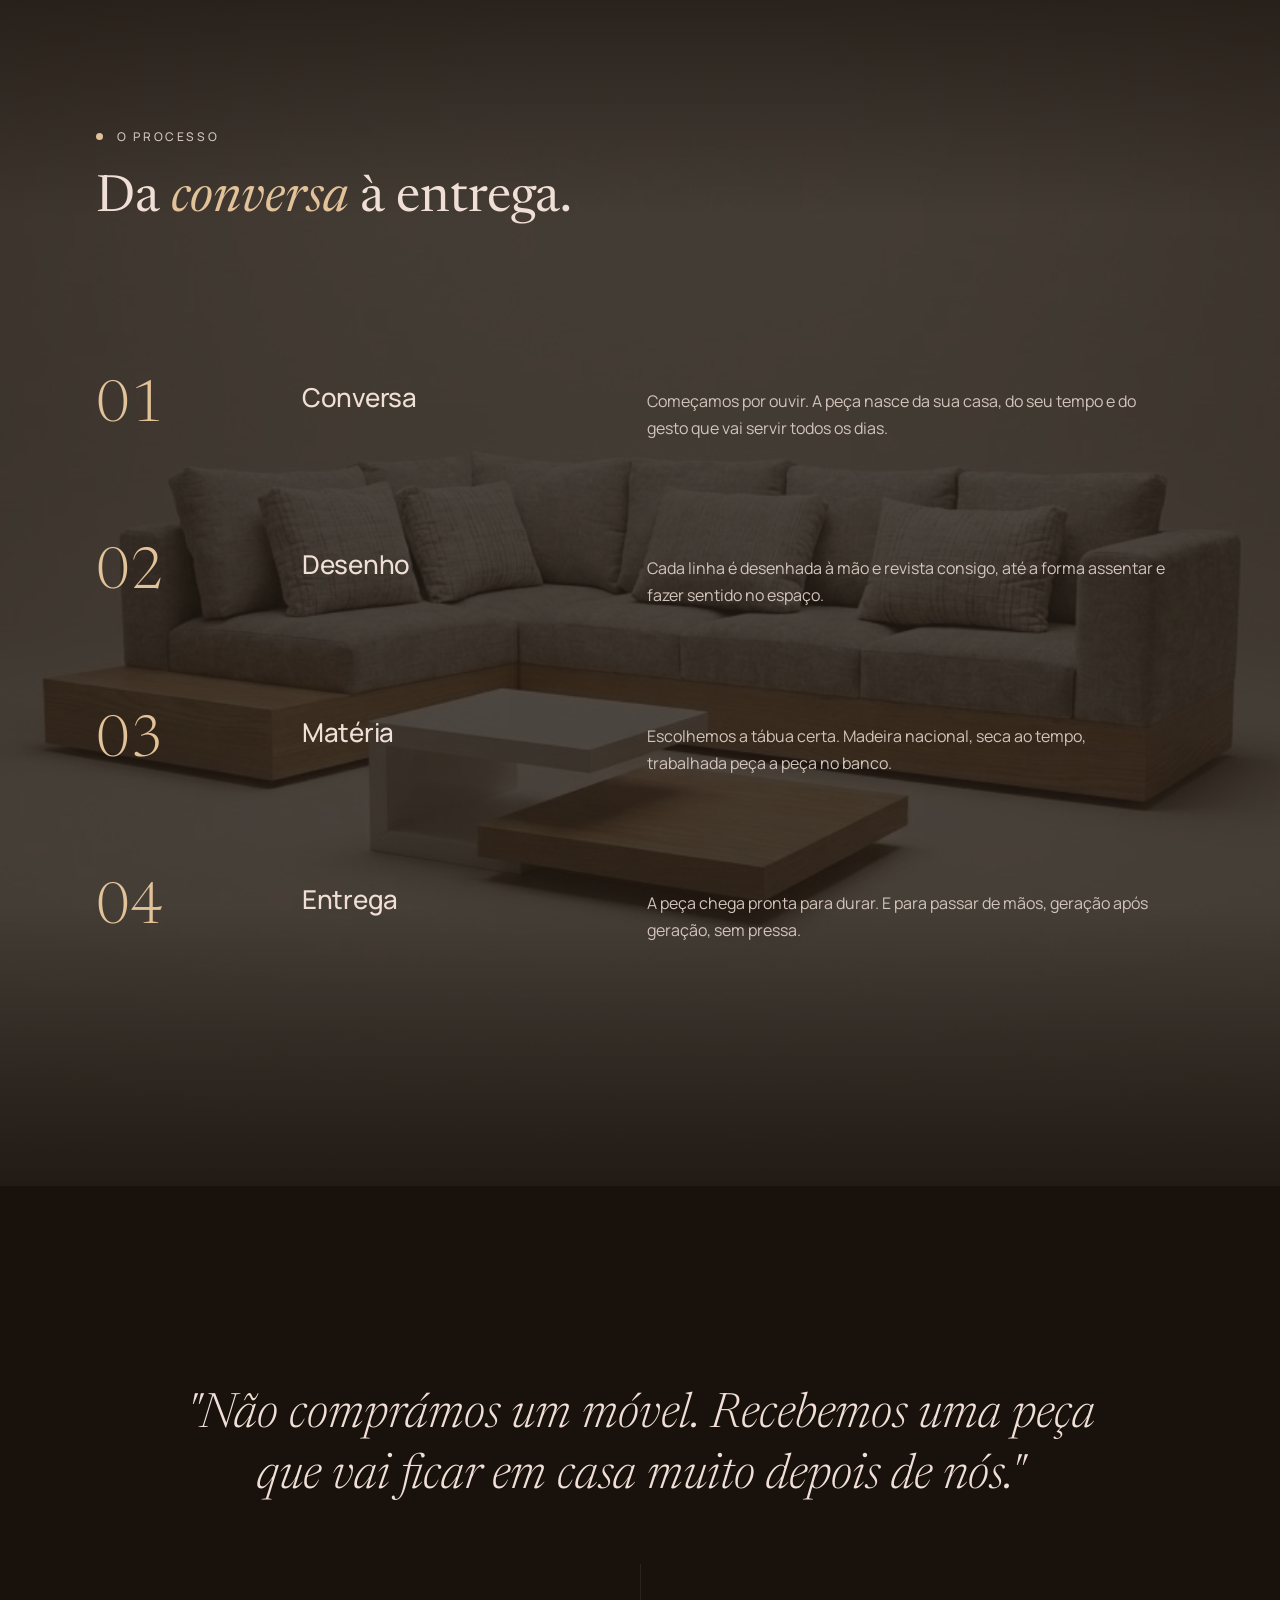
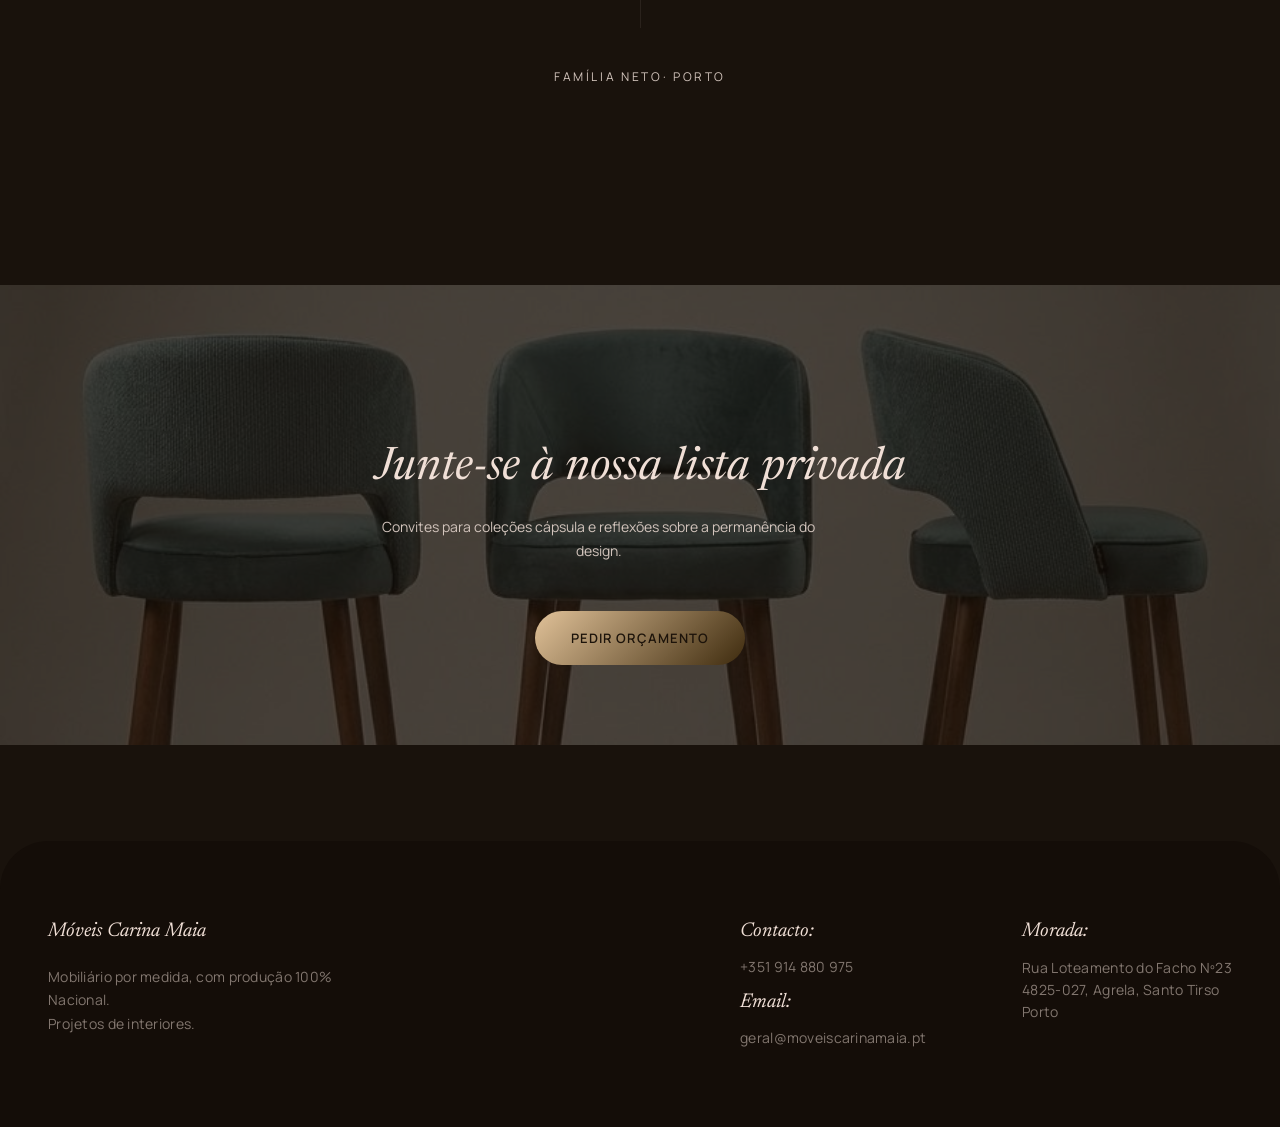
==== commit 22a7d2e5: "Updates icones" ====
--- a/index.html
+++ b/index.html
@@ -75,7 +75,7 @@
       <div class="icon-grid" style="display:grid;grid-template-columns:repeat(12,1fr);gap:48px;align-items:start;">
         <div class="icon-item" style="grid-column:span 7;cursor:pointer;">
           <div class="icon-media" style="height:819px;border-radius:3rem;margin-bottom:32px;">
-            <img alt="Banco Alto Daisy" src="uploads/icon-banco-alto-daisy.png">
+            <img alt="Banco Alto Daisy" src="uploads/poltrona_suna_icon.jpg">
           </div>
           <div style="display:flex;justify-content:space-between;align-items:flex-start;padding:0 16px;">
             <h3 style="font-size:18px;letter-spacing:0.02em;color:#f0dfd6;font-weight:500;">Banco Alto Daisy</h3>
@@ -91,7 +91,7 @@
         </div>
         <div class="icon-item" style="grid-column:span 5;cursor:pointer;">
           <div class="icon-media" style="height:512px;border-radius:3rem;margin-bottom:32px;">
-            <img alt="Sofá Singular" src="uploads/icon-sofa-singular.jpg">
+            <img alt="Sofá Singular" src="uploads/mesa_1.jpg">
           </div>
           <div style="display:flex;justify-content:space-between;align-items:flex-start;padding:0 16px;">
             <h3 style="font-size:18px;letter-spacing:0.02em;color:#f0dfd6;font-weight:500;">Sofá Singular</h3>
@@ -99,7 +99,7 @@
         </div>
         <div class="icon-item" style="grid-column:span 7;cursor:pointer;">
           <div class="icon-media" style="height:716px;border-radius:3rem;margin-bottom:32px;">
-            <img alt="Sofá Extenso" src="uploads/icon-sofa-extenso.jpg">
+            <img alt="Sofá Extenso" src="uploads/mesa_1.jpg">
           </div>
           <div style="display:flex;justify-content:space-between;align-items:flex-start;padding:0 16px;">
             <h3 style="font-size:18px;letter-spacing:0.02em;color:#f0dfd6;font-weight:500;">Sofá Extenso</h3>
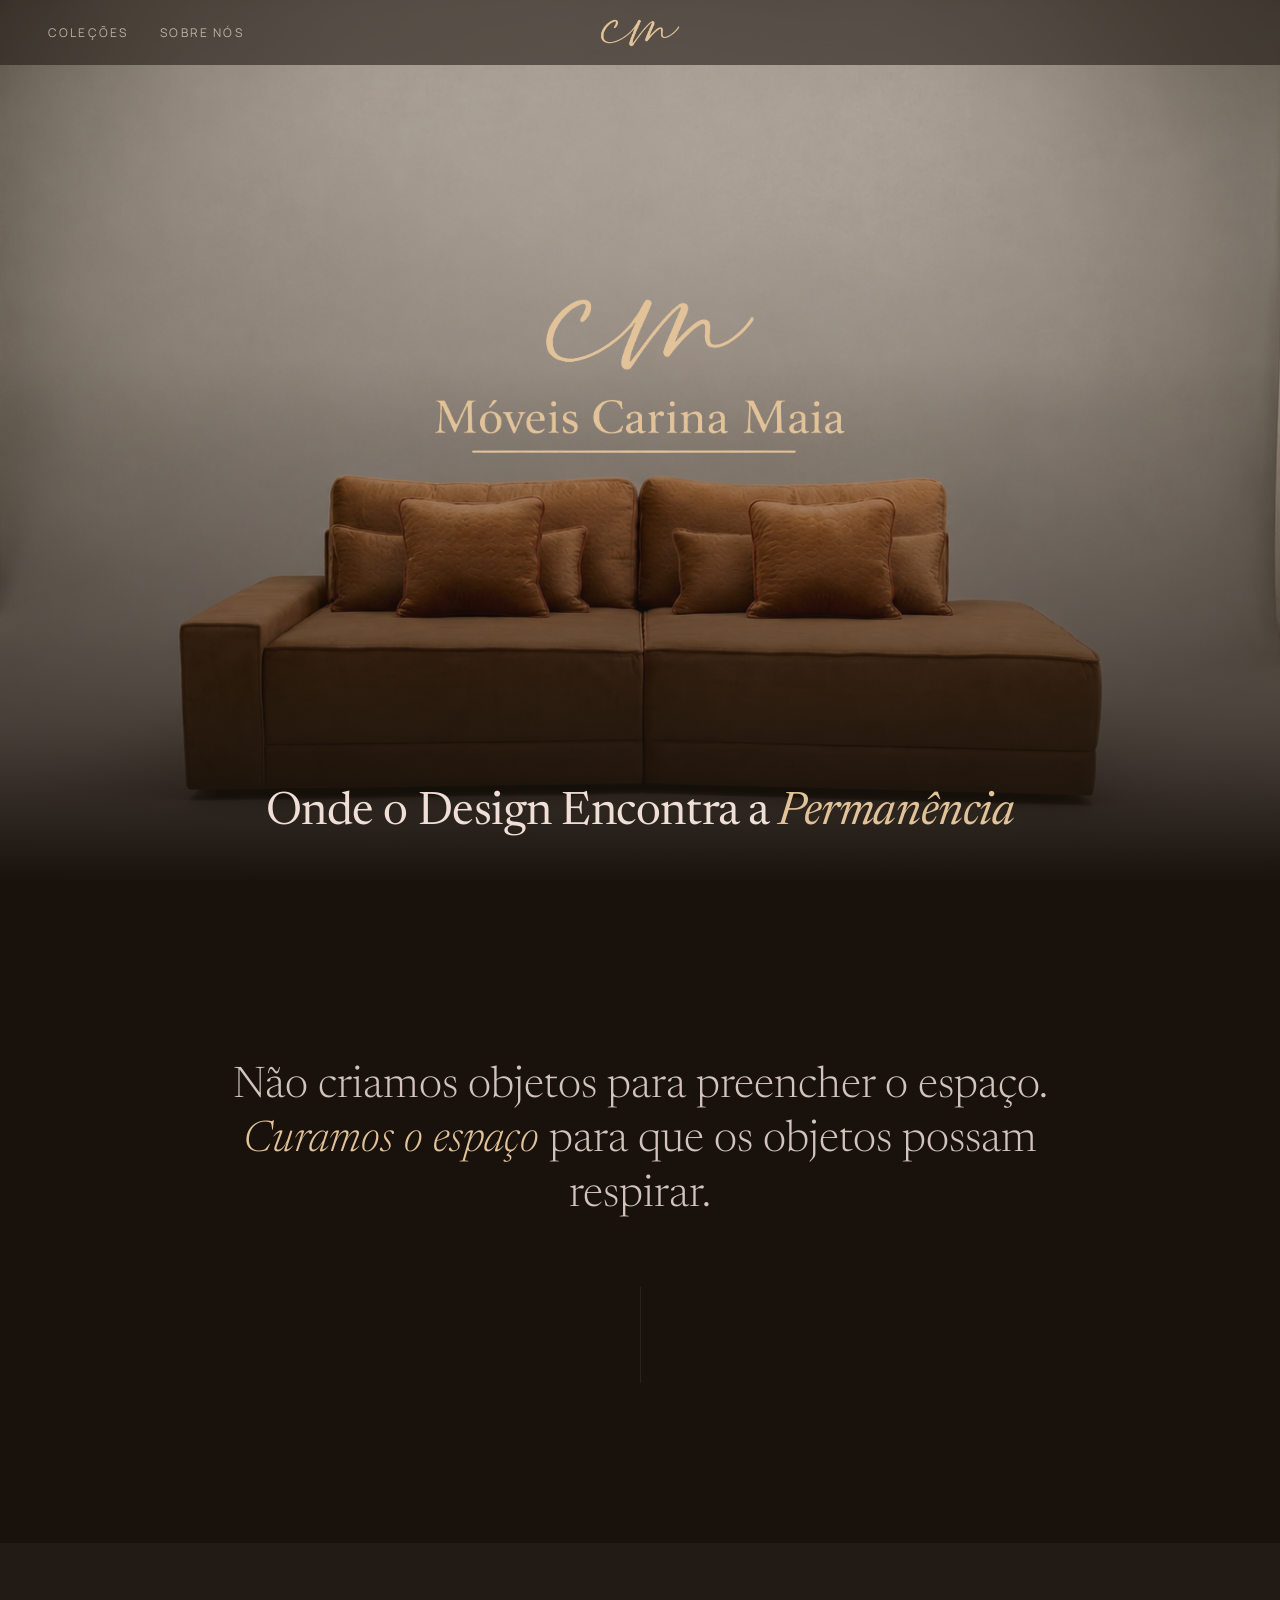
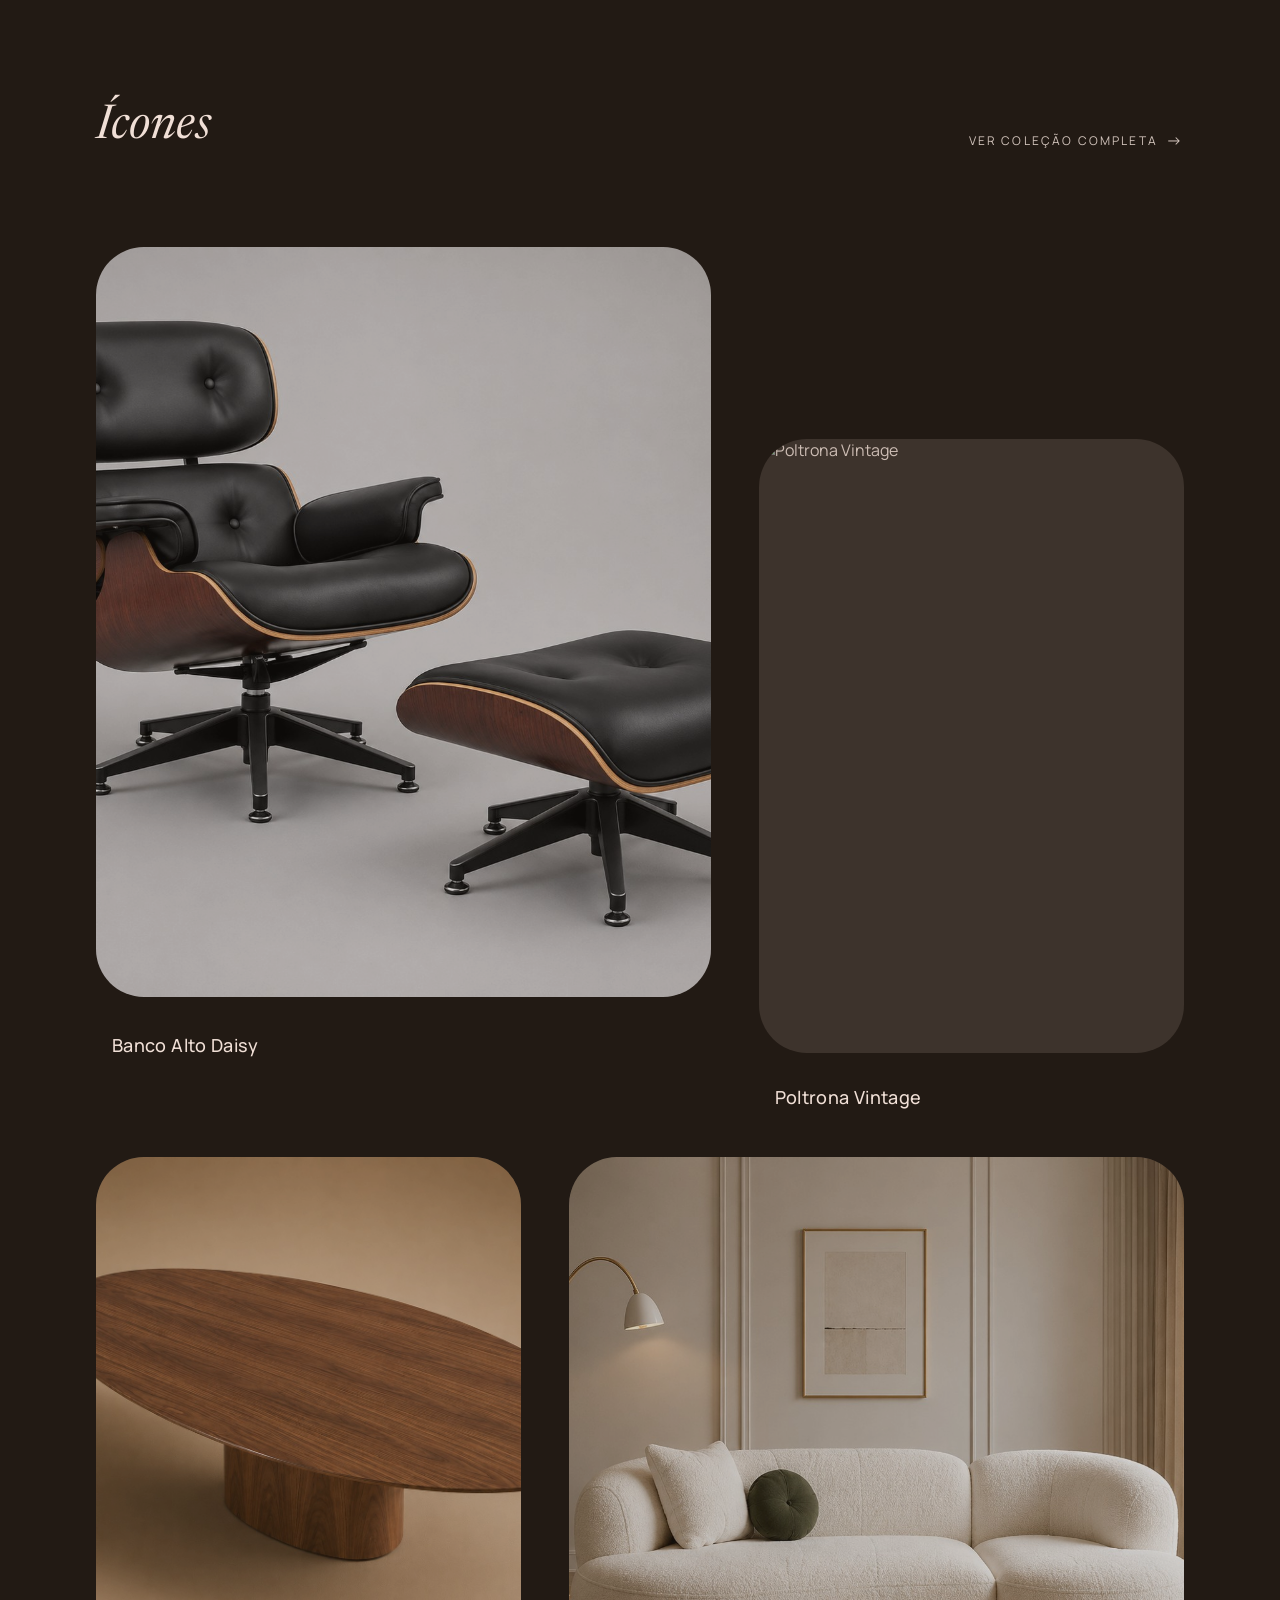
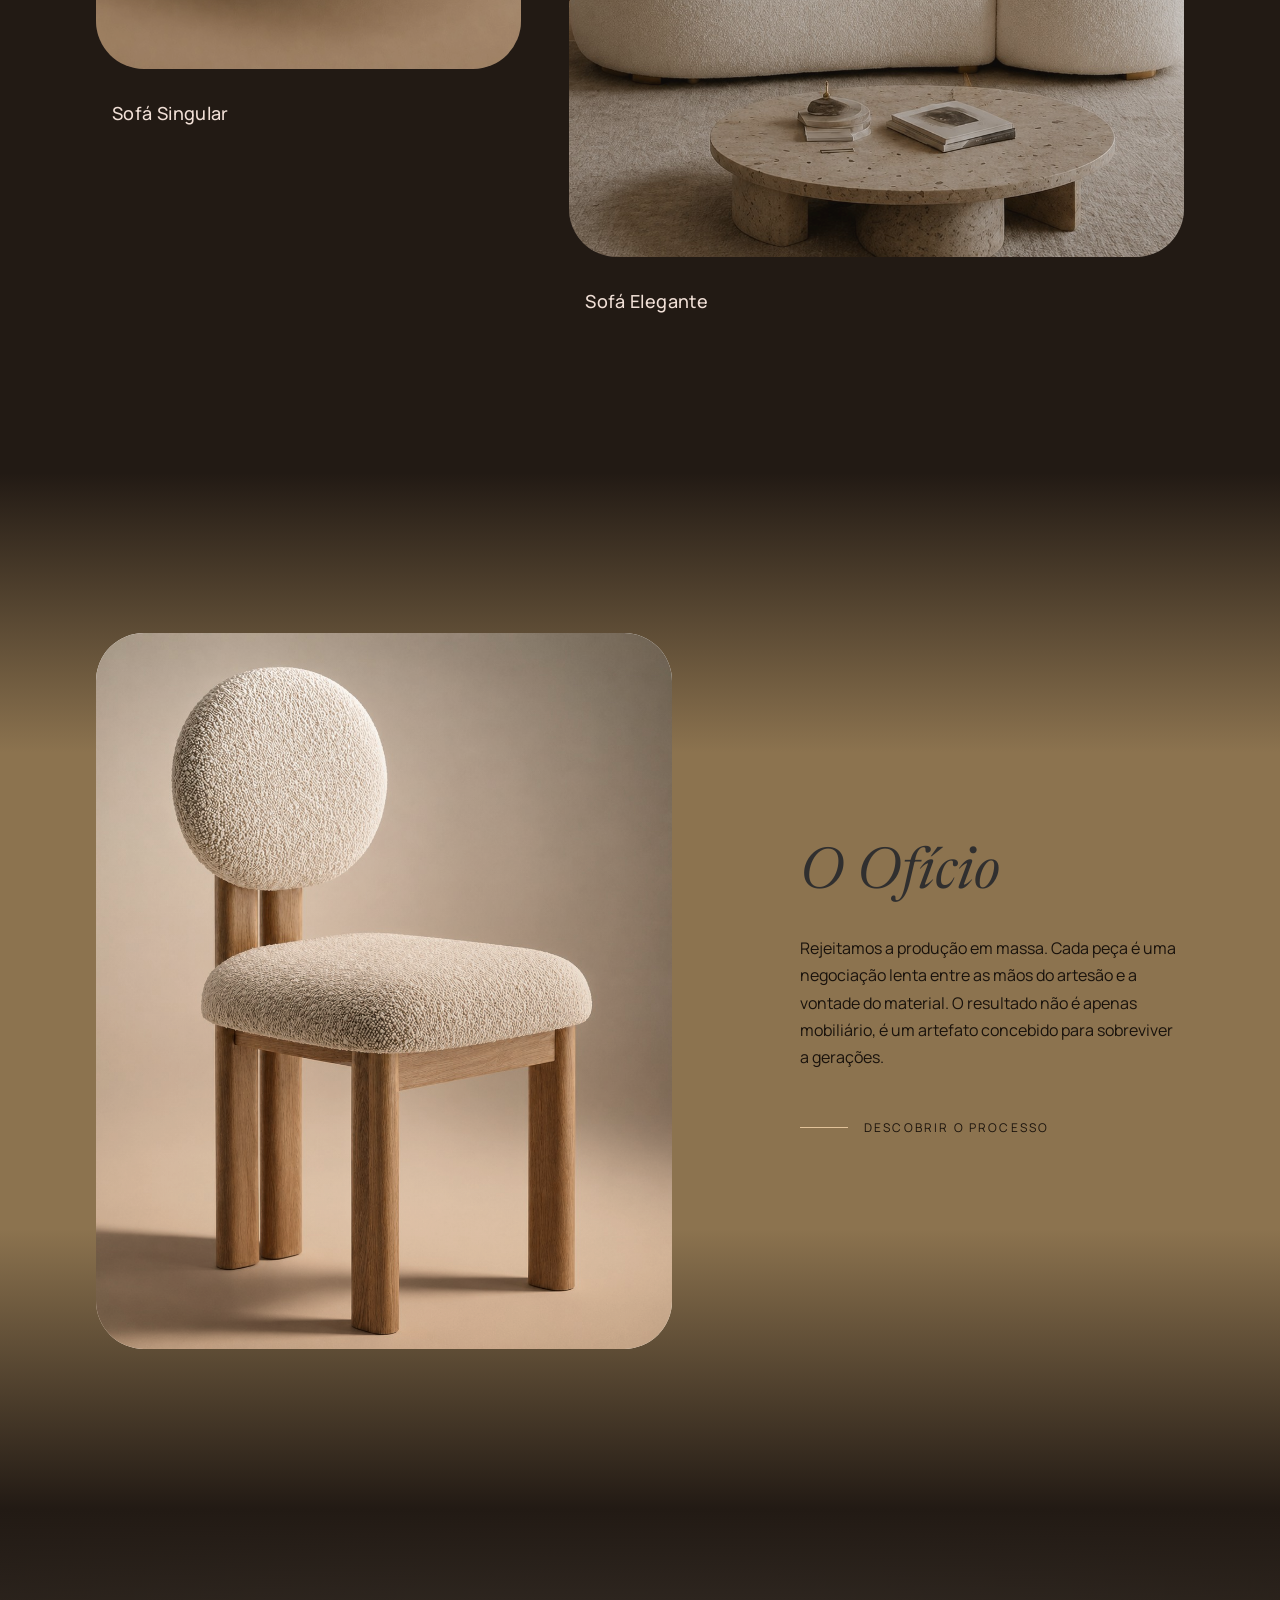
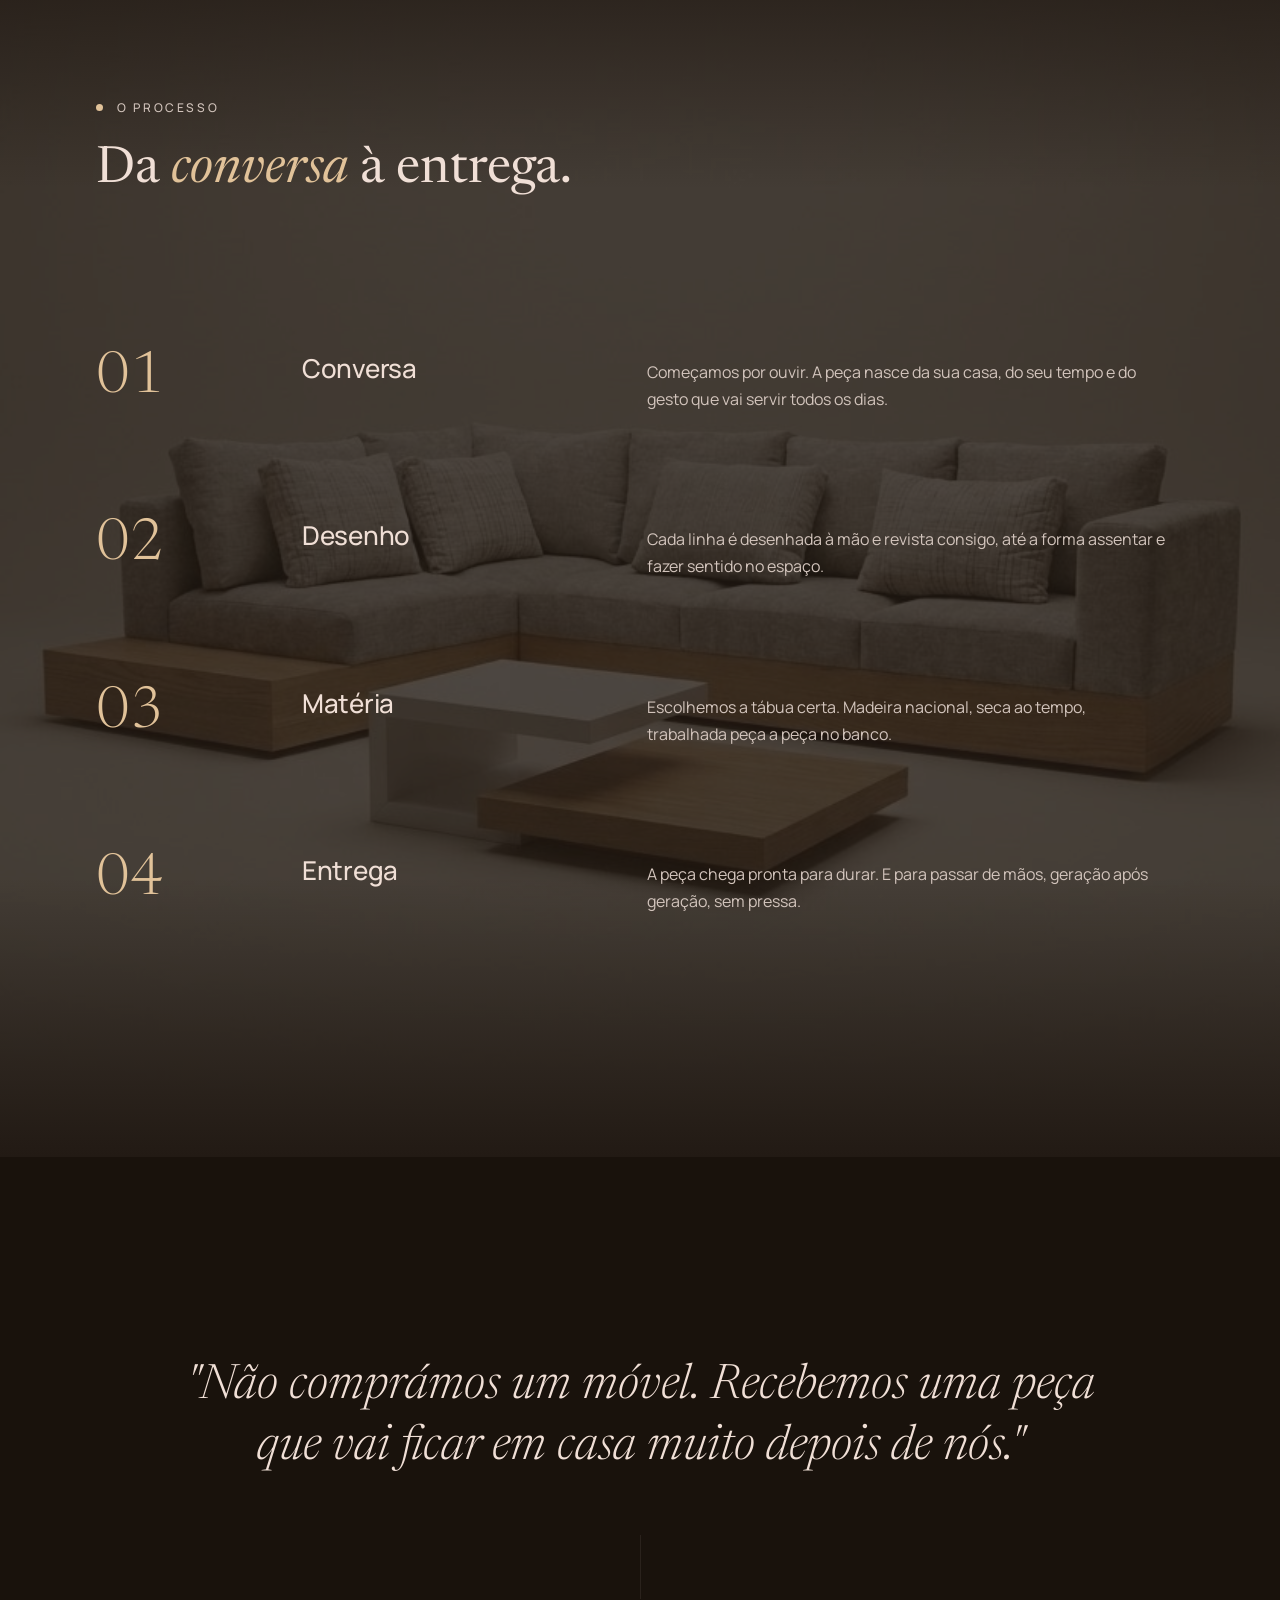
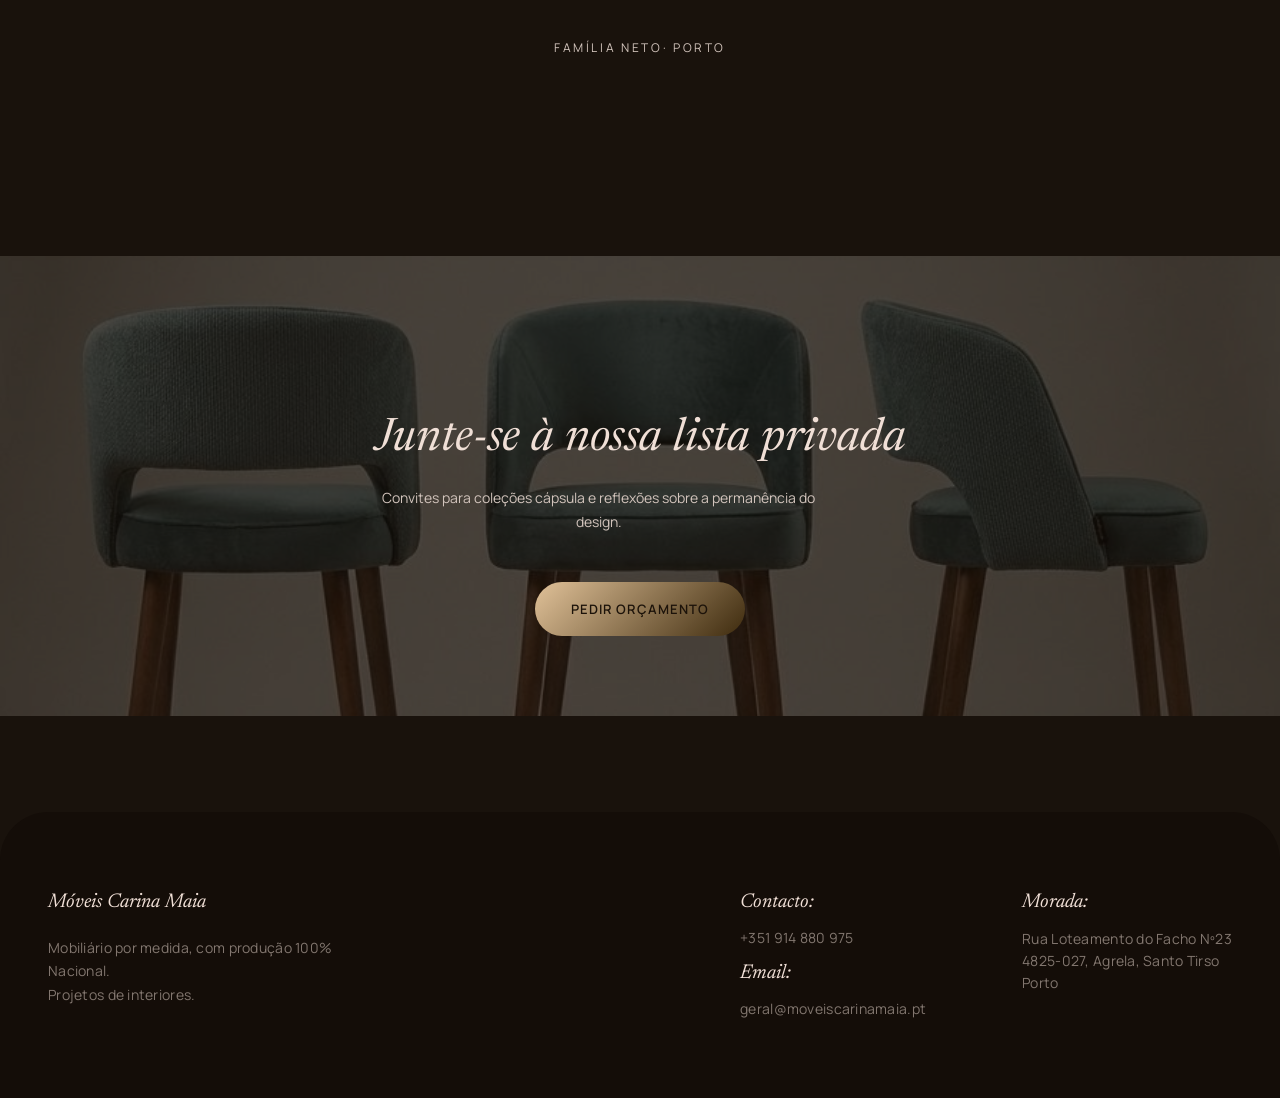
==== commit bfd1ca69: "Updates Data" ====
--- a/index.html
+++ b/index.html
@@ -74,7 +74,7 @@
       </div>
       <div class="icon-grid" style="display:grid;grid-template-columns:repeat(12,1fr);gap:48px;align-items:start;">
         <div class="icon-item" style="grid-column:span 7;cursor:pointer;">
-          <div class="icon-media" style="height:819px;border-radius:3rem;margin-bottom:32px;">
+          <div class="icon-media" style="height:750px;border-radius:3rem;margin-bottom:36px;">
             <img alt="Banco Alto Daisy" src="uploads/poltrona_suna_icon.jpg">
           </div>
           <div style="display:flex;justify-content:space-between;align-items:flex-start;padding:0 16px;">
@@ -98,11 +98,11 @@
           </div>
         </div>
         <div class="icon-item" style="grid-column:span 7;cursor:pointer;">
-          <div class="icon-media" style="height:716px;border-radius:3rem;margin-bottom:32px;">
-            <img alt="Sofá Extenso" src="uploads/mesa_1.jpg">
-          </div>
-          <div style="display:flex;justify-content:space-between;align-items:flex-start;padding:0 16px;">
-            <h3 style="font-size:18px;letter-spacing:0.02em;color:#f0dfd6;font-weight:500;">Sofá Extenso</h3>
+          <div class="icon-media" style="height:700px;border-radius:3rem;margin-bottom:32px;">
+            <img alt="Sofá Elegante" src="uploads/icon_sofa.jpg">
+          </div>
+          <div style="display:flex;justify-content:space-between;align-items:flex-start;padding:0 16px;">
+            <h3 style="font-size:18px;letter-spacing:0.02em;color:#f0dfd6;font-weight:500;">Sofá Elegante</h3>
           </div>
         </div>
       </div>
--- a/css/style.css
+++ b/css/style.css
@@ -9,10 +9,8 @@
 
 /* ===== Nav hover swap (bar <-> centered monogram) ===== */
 nav.site-nav{position:fixed;top:0;left:0;width:100%;z-index:50;background:rgba(38,30,24,0.6);backdrop-filter:blur(24px);-webkit-backdrop-filter:blur(24px);transition:all 0.4s ease-in-out;}
-.nav-bar{opacity:0;transition:opacity 0.7s ease-in-out;display:flex;justify-content:space-between;align-items:center;padding:24px 48px;width:100%;}
-.nav-center{opacity:1;transition:opacity 0.7s ease-in-out;position:absolute;inset:0;display:flex;justify-content:center;align-items:center;pointer-events:none;}
-nav.site-nav:hover .nav-bar{opacity:1;}
-nav.site-nav:hover .nav-center{opacity:0;}
+.nav-bar{display:flex;justify-content:space-between;align-items:center;padding:24px 48px;width:100%;}
+.nav-center{display:none;}
 .nav-links{display:flex;align-items:center;gap:32px;}
 .nav-monogram{position:absolute;left:50%;transform:translateX(-50%);display:flex;align-items:center;gap:13px;text-decoration:none;}
 .nav-right{display:none;align-items:center;gap:24px;}
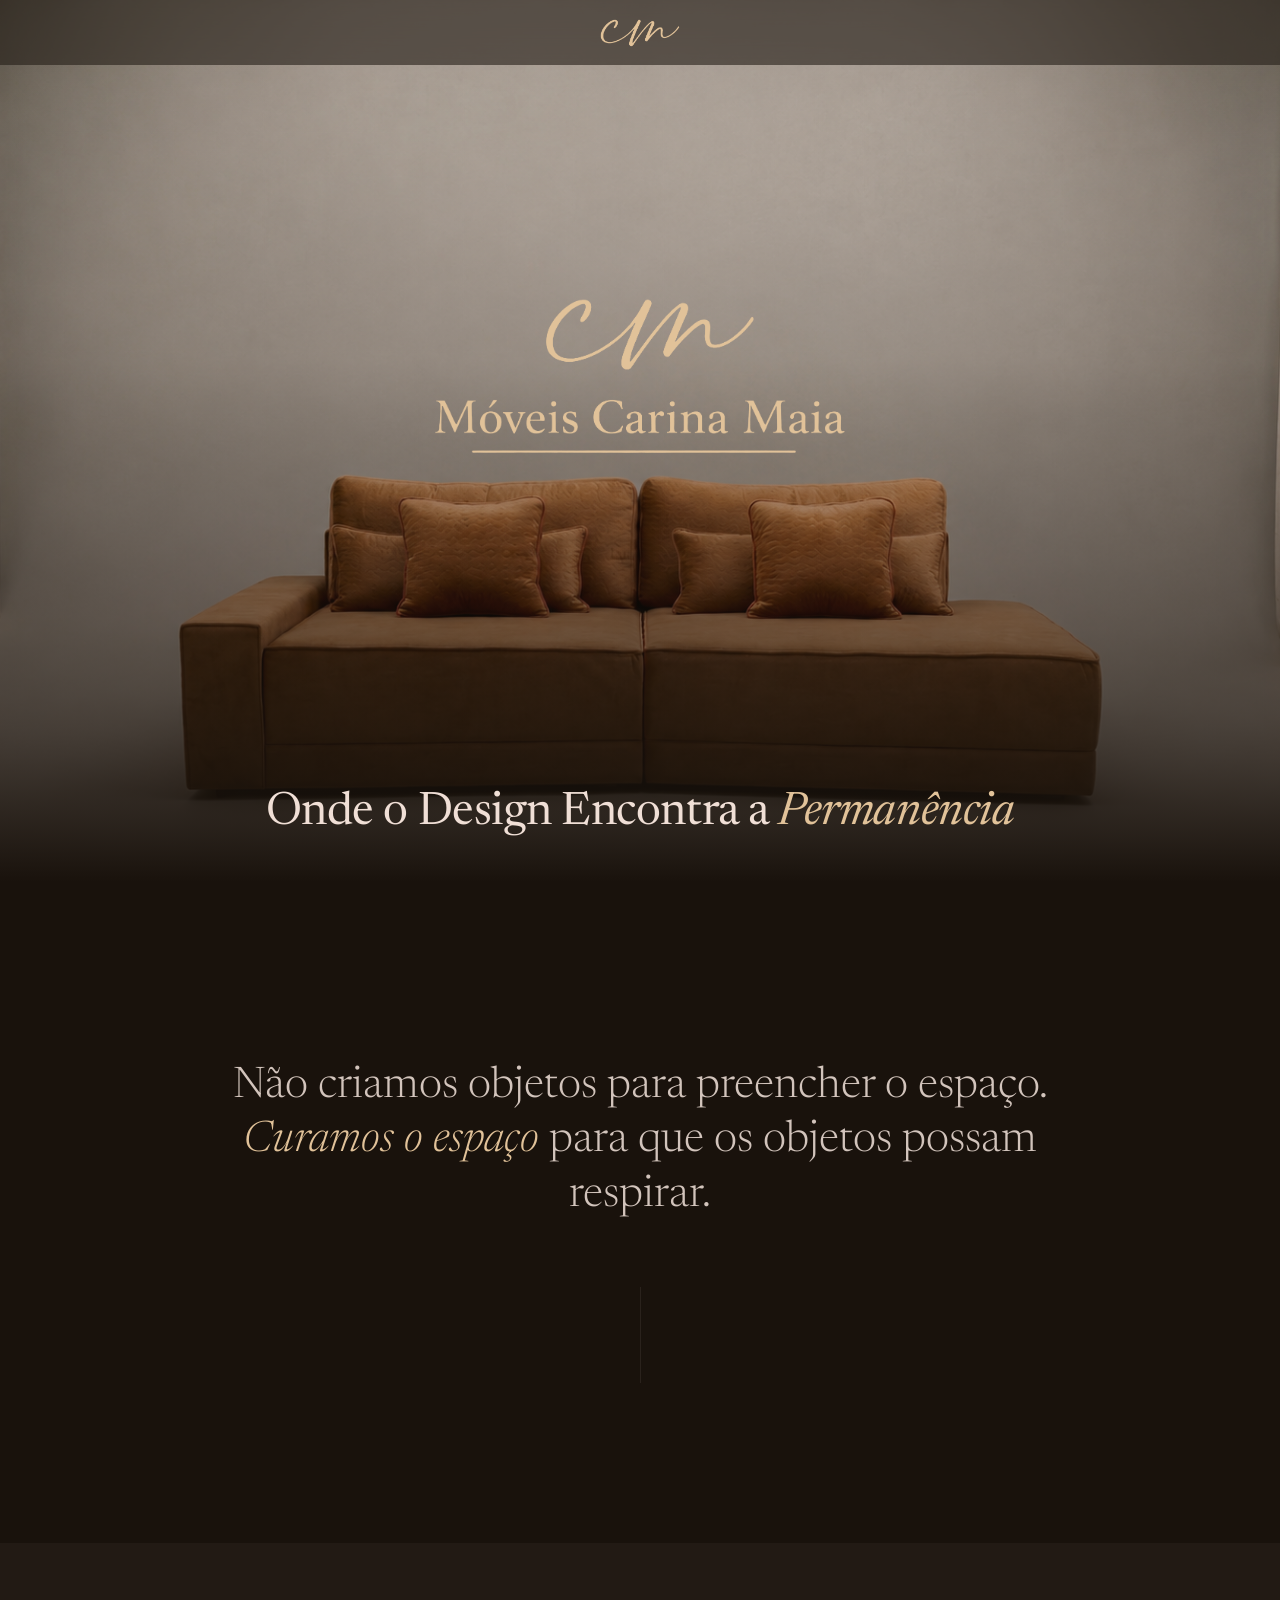
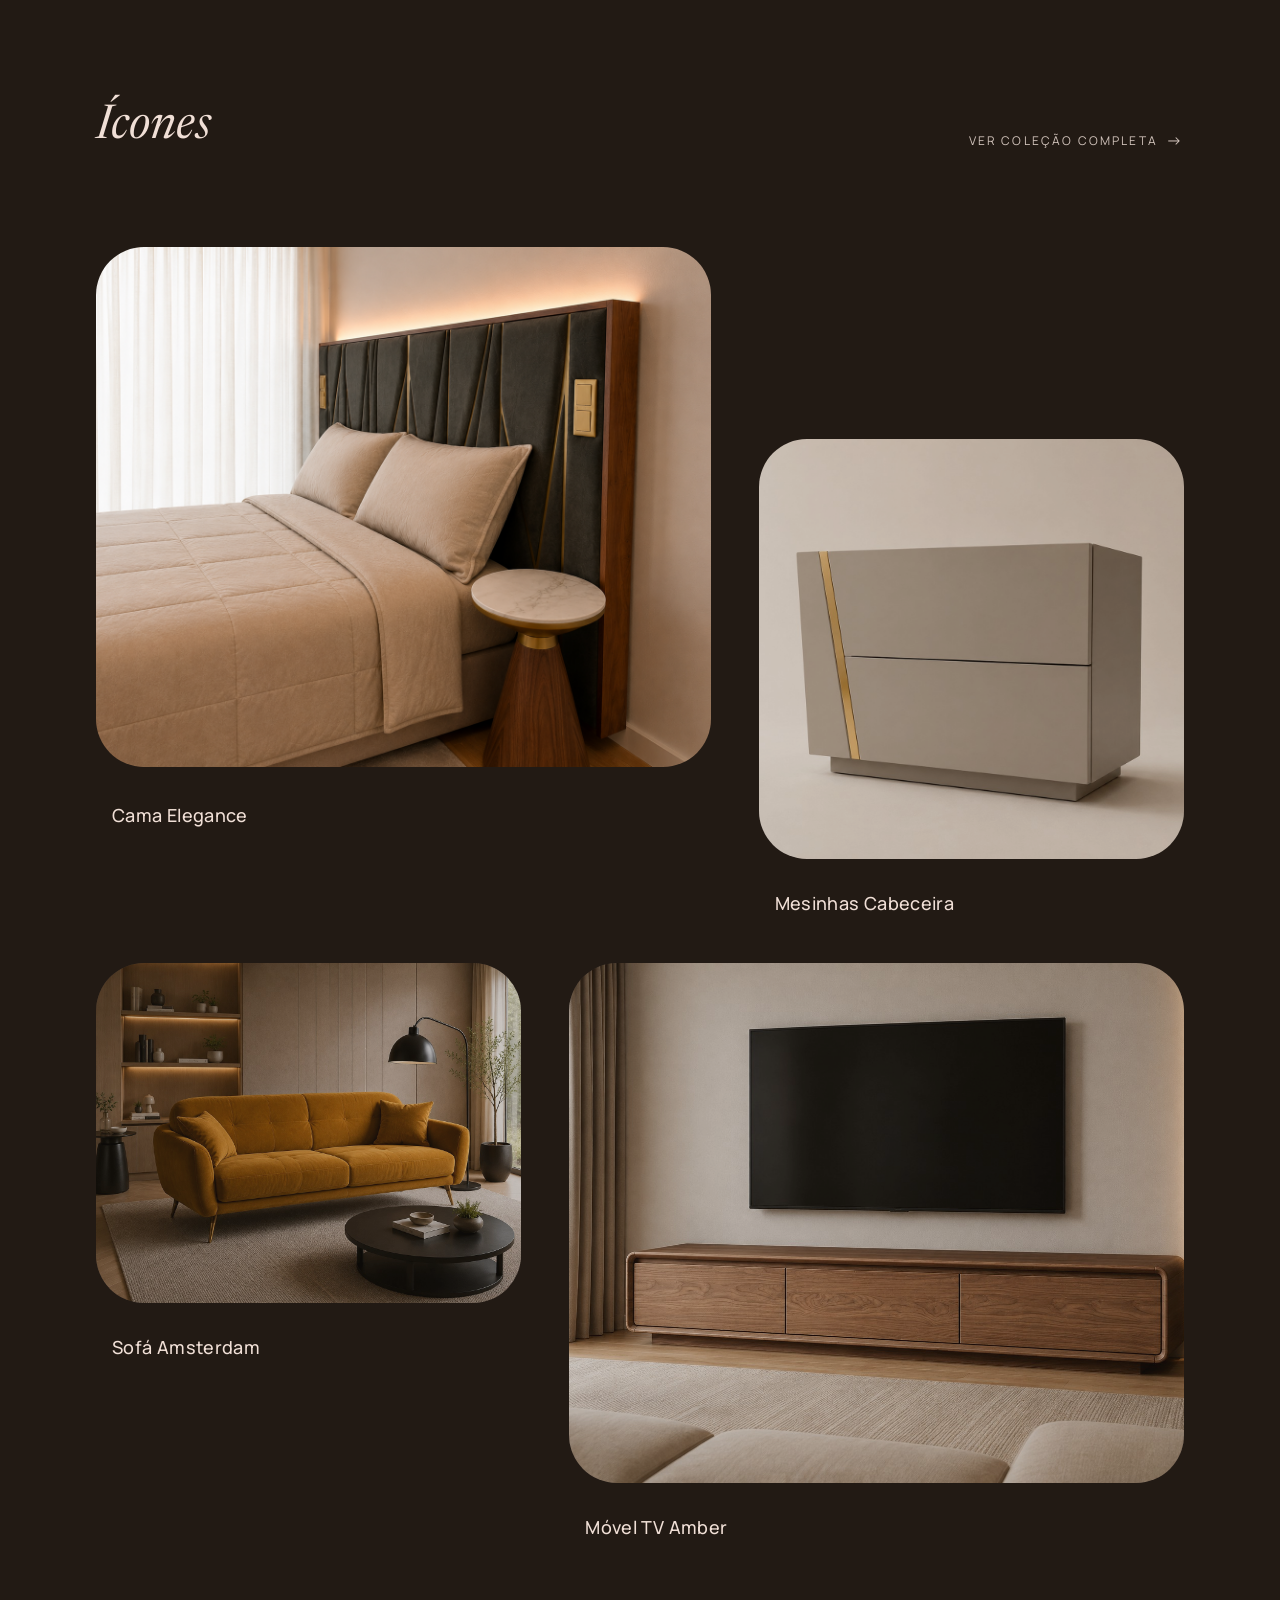
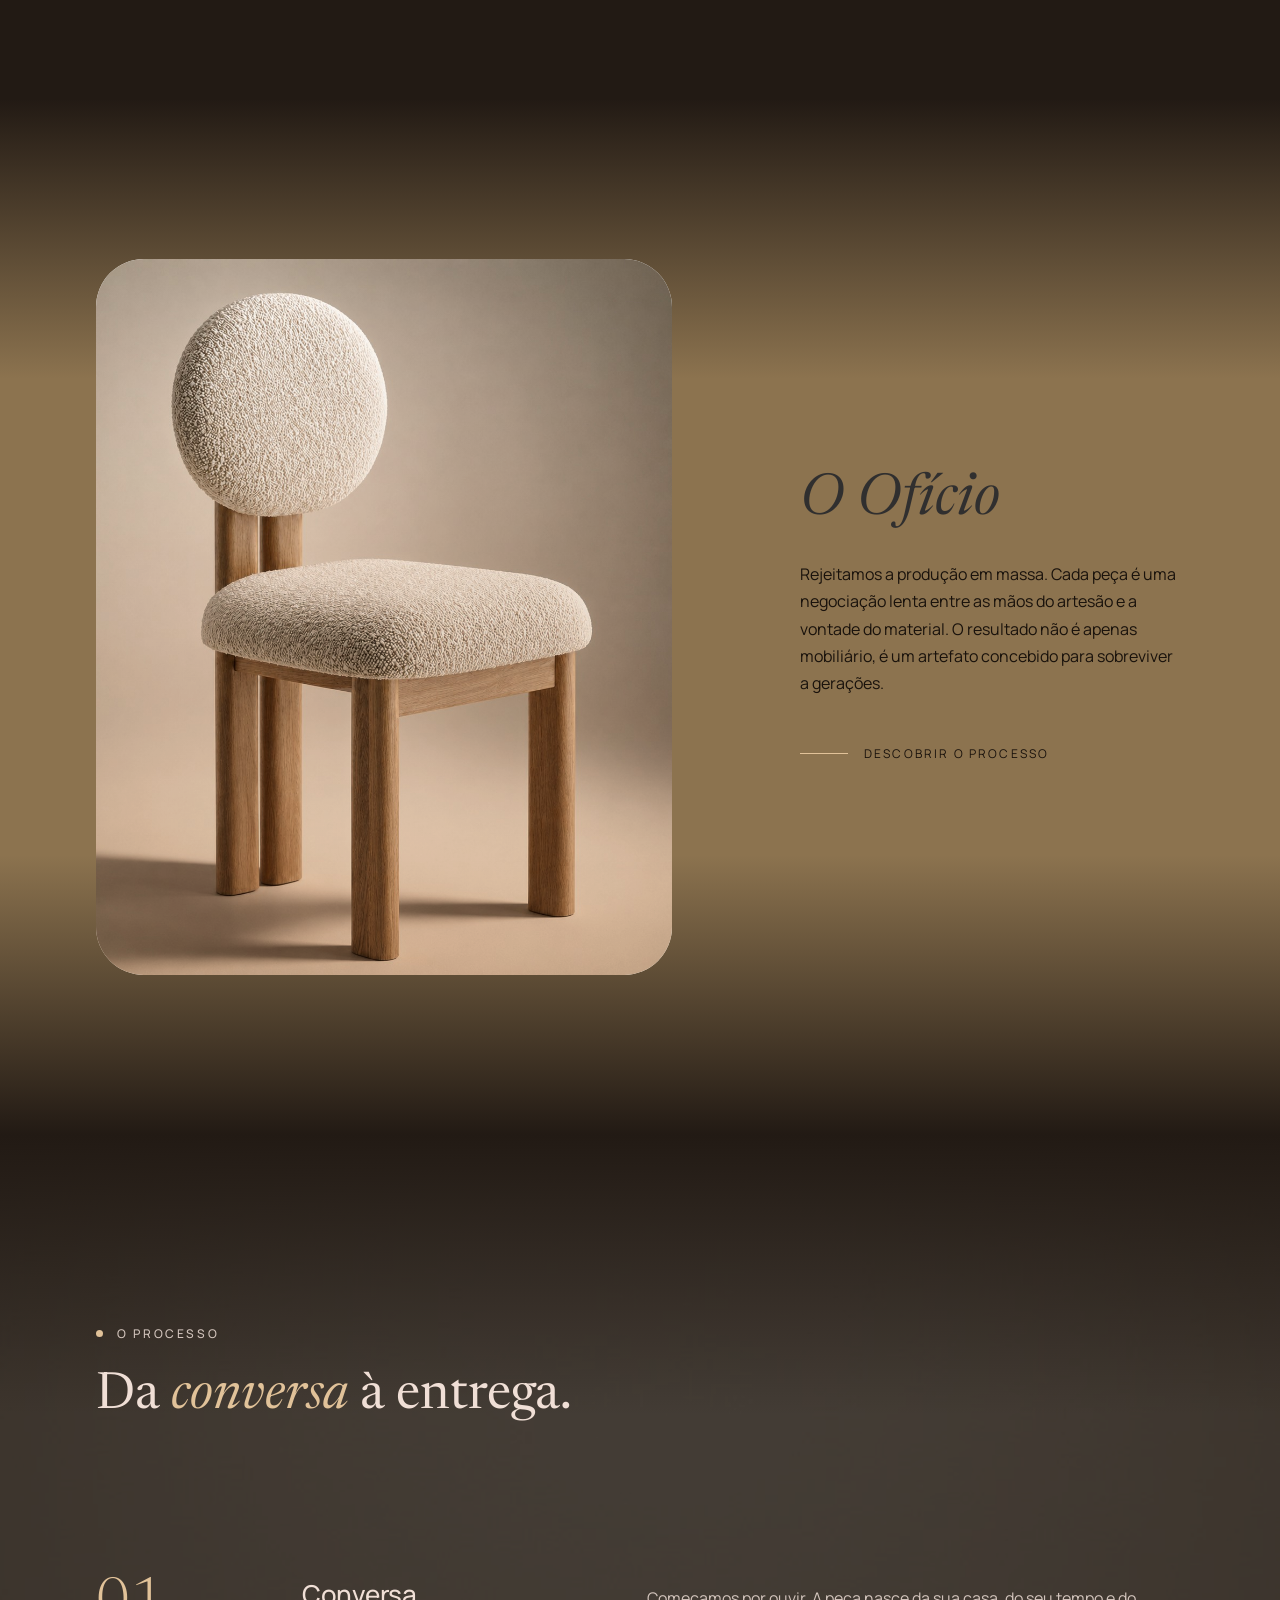
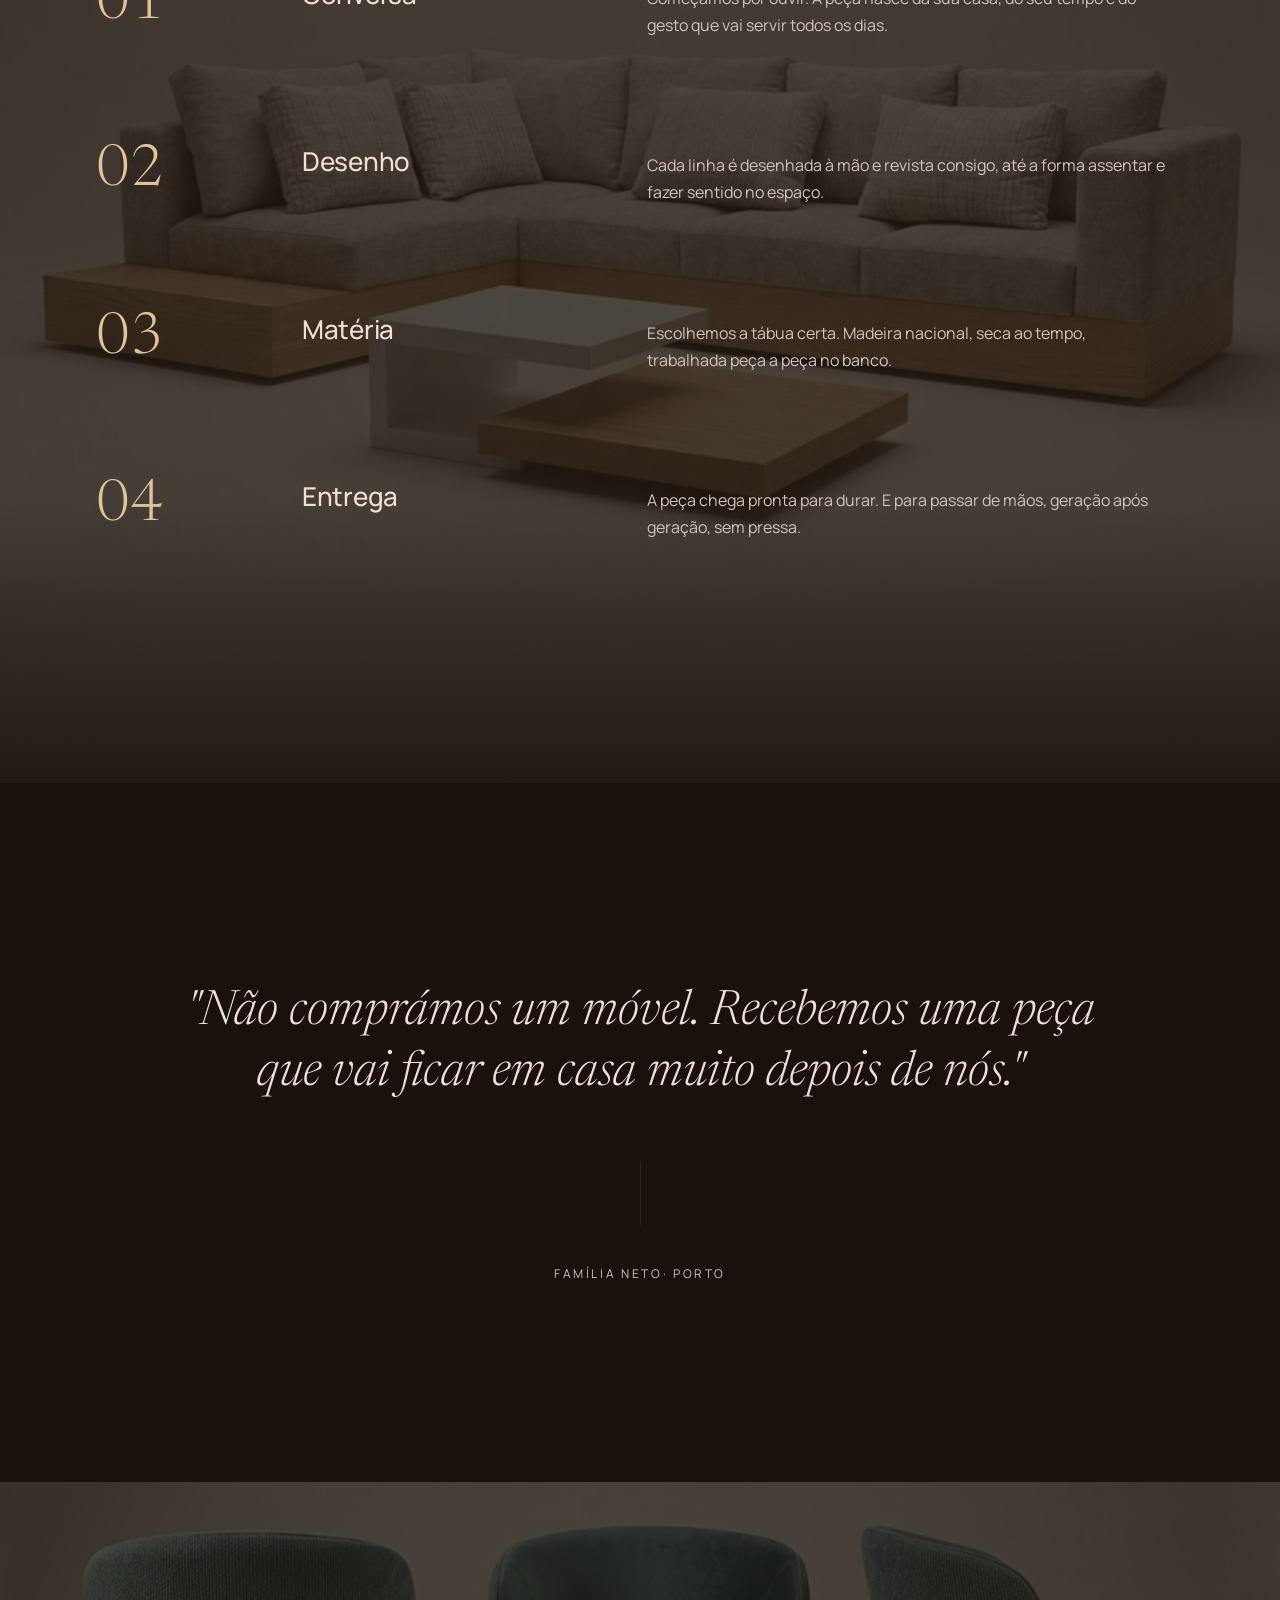
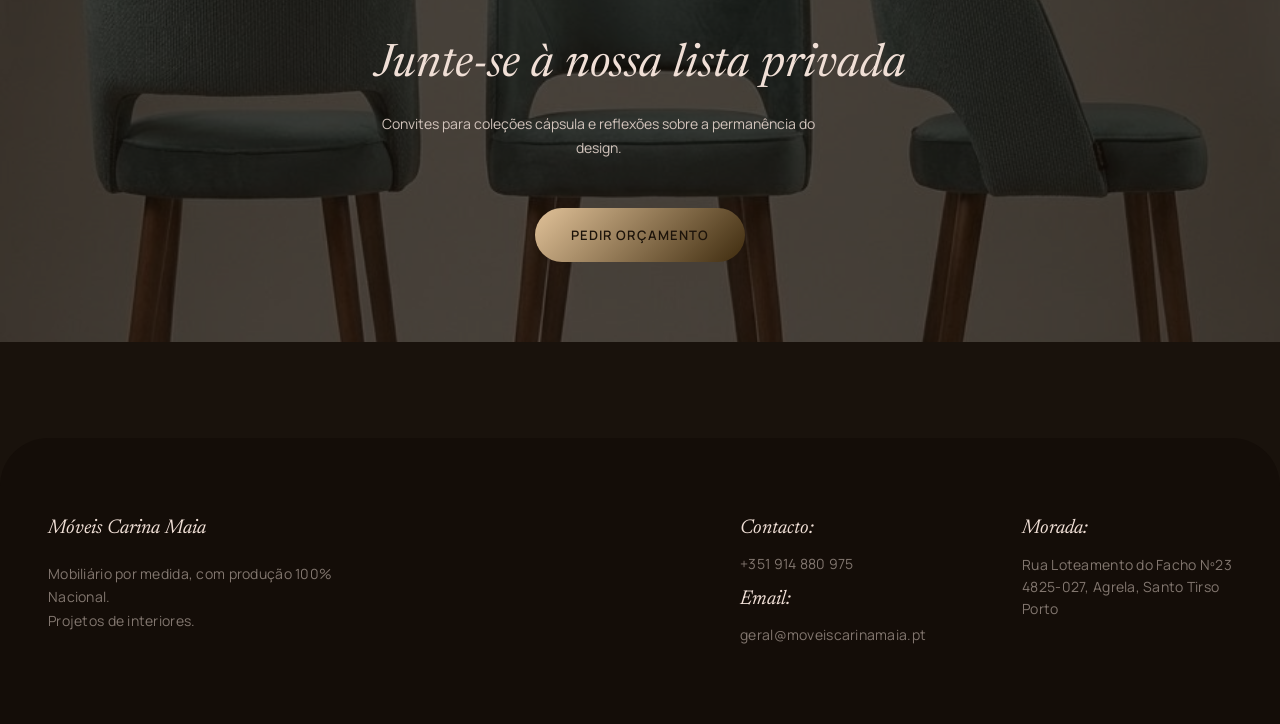
==== commit 1588b7dd: "Ramdom image in icones" ====
--- a/index.html
+++ b/index.html
@@ -74,7 +74,7 @@
       </div>
       <div class="icon-grid" style="display:grid;grid-template-columns:repeat(12,1fr);gap:48px;align-items:start;">
         <div class="icon-item" style="grid-column:span 7;cursor:pointer;">
-          <div class="icon-media" style="height:750px;border-radius:3rem;margin-bottom:36px;">
+          <div class="icon-media icon-media--lg" style="border-radius:3rem;margin-bottom:36px;">
             <img alt="Banco Alto Daisy" src="uploads/poltrona_suna_icon.jpg">
           </div>
           <div style="display:flex;justify-content:space-between;align-items:flex-start;padding:0 16px;">
@@ -82,7 +82,7 @@
           </div>
         </div>
         <div class="icon-item" style="grid-column:span 5;margin-top:192px;cursor:pointer;">
-          <div class="icon-media" style="height:614px;border-radius:3rem;margin-bottom:32px;">
+          <div class="icon-media icon-media--md" style="border-radius:3rem;margin-bottom:32px;">
             <img alt="Poltrona Vintage" src="uploads/icon-poltrona-vintage.jpg">
           </div>
           <div style="display:flex;justify-content:space-between;align-items:flex-start;padding:0 16px;">
@@ -90,7 +90,7 @@
           </div>
         </div>
         <div class="icon-item" style="grid-column:span 5;cursor:pointer;">
-          <div class="icon-media" style="height:512px;border-radius:3rem;margin-bottom:32px;">
+          <div class="icon-media icon-media--sm" style="border-radius:3rem;margin-bottom:32px;">
             <img alt="Sofá Singular" src="uploads/mesa_1.jpg">
           </div>
           <div style="display:flex;justify-content:space-between;align-items:flex-start;padding:0 16px;">
@@ -98,7 +98,7 @@
           </div>
         </div>
         <div class="icon-item" style="grid-column:span 7;cursor:pointer;">
-          <div class="icon-media" style="height:700px;border-radius:3rem;margin-bottom:32px;">
+          <div class="icon-media icon-media--lg" style="border-radius:3rem;margin-bottom:32px;">
             <img alt="Sofá Elegante" src="uploads/icon_sofa.jpg">
           </div>
           <div style="display:flex;justify-content:space-between;align-items:flex-start;padding:0 16px;">
--- a/css/style.css
+++ b/css/style.css
@@ -9,8 +9,10 @@
 
 /* ===== Nav hover swap (bar <-> centered monogram) ===== */
 nav.site-nav{position:fixed;top:0;left:0;width:100%;z-index:50;background:rgba(38,30,24,0.6);backdrop-filter:blur(24px);-webkit-backdrop-filter:blur(24px);transition:all 0.4s ease-in-out;}
-.nav-bar{display:flex;justify-content:space-between;align-items:center;padding:24px 48px;width:100%;}
-.nav-center{display:none;}
+.nav-bar{opacity:0;transition:opacity 0.7s ease-in-out;display:flex;justify-content:space-between;align-items:center;padding:24px 48px;width:100%;}
+.nav-center{opacity:1;transition:opacity 0.7s ease-in-out;position:absolute;inset:0;display:flex;justify-content:center;align-items:center;pointer-events:none;}
+nav.site-nav:hover .nav-bar{opacity:1;}
+nav.site-nav:hover .nav-center{opacity:0;}
 .nav-links{display:flex;align-items:center;gap:32px;}
 .nav-monogram{position:absolute;left:50%;transform:translateX(-50%);display:flex;align-items:center;gap:13px;text-decoration:none;}
 .nav-right{display:none;align-items:center;gap:24px;}
@@ -34,8 +36,25 @@
 .craftcta:hover .craftline{width:96px;}
 
 /* ===== Icon grid (home) ===== */
-.icon-media{overflow:hidden;background:#3d332c;}
-.icon-media img{width:100%;height:100%;object-fit:cover;opacity:0.8;transition:all 1s ease-in-out;}
+.icon-media{overflow:hidden;background:#3d332c;display:block;position:relative;border-radius:3rem;margin-bottom:32px;}
+.icon-media img{width:100%;height:100%;min-width:100%;min-height:100%;object-fit:cover;object-position:center center;opacity:0.8;transition:all 1s ease-in-out;display:block;}
+
+/* CSS variables to control icon sizes easily */
+:root{
+  --icon-lg: clamp(520px,52vh,920px);
+  --icon-md: clamp(420px,42vh,700px);
+  --icon-sm: clamp(340px,34vh,560px);
+}
+
+/* Tamanhos semânticos para os ícones — usa as variáveis para fácil ajuste */
+.icon-media--lg{height:var(--icon-lg);}
+.icon-media--md{height:var(--icon-md);}
+.icon-media--sm{height:var(--icon-sm);}
+
+/* Quando a viewport for estreita, manter proporção vertical consistente */
+@media(max-width:900px){
+  .icon-media--lg,.icon-media--md,.icon-media--sm{height:auto;aspect-ratio:4/5;border-radius:2rem;margin-bottom:28px;}
+}
 .icon-item:hover .icon-media img{opacity:1;transform:scale(1.05);}
 
 /* ===== Mobile nav ===== */
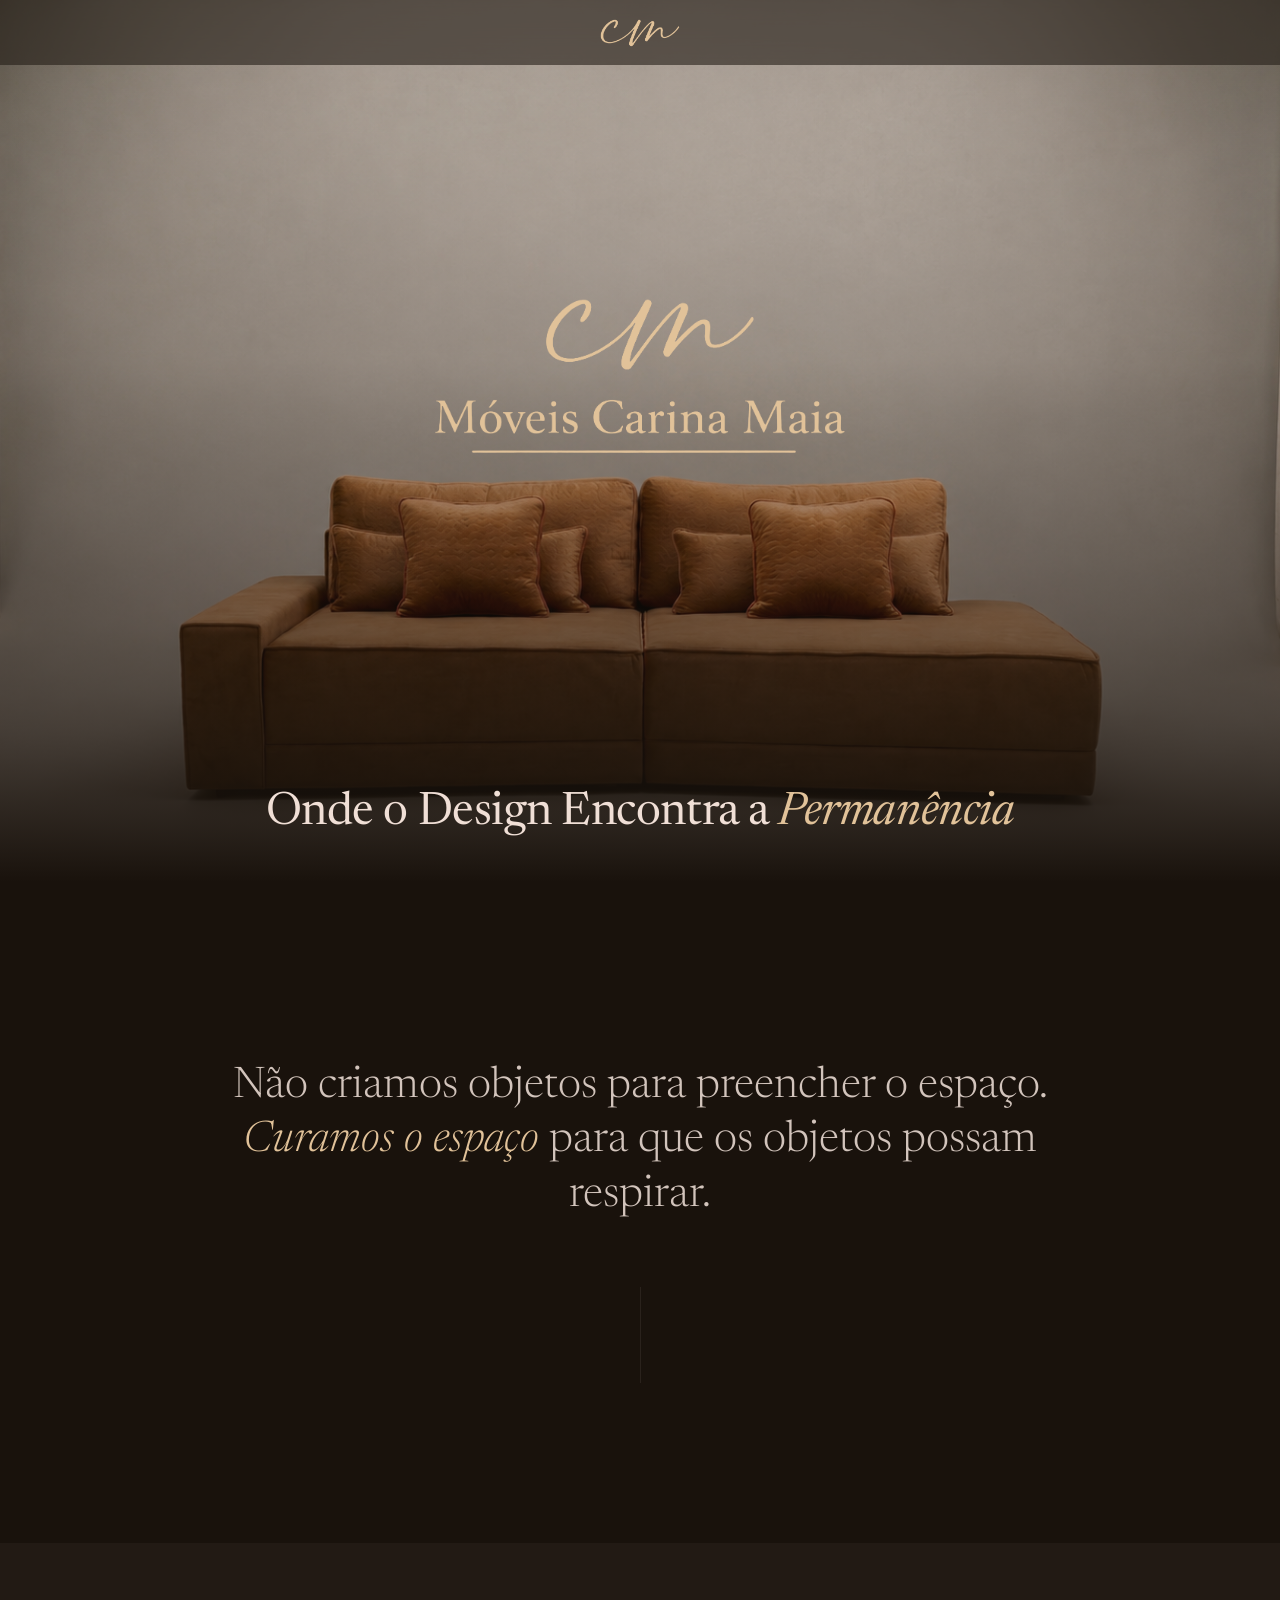
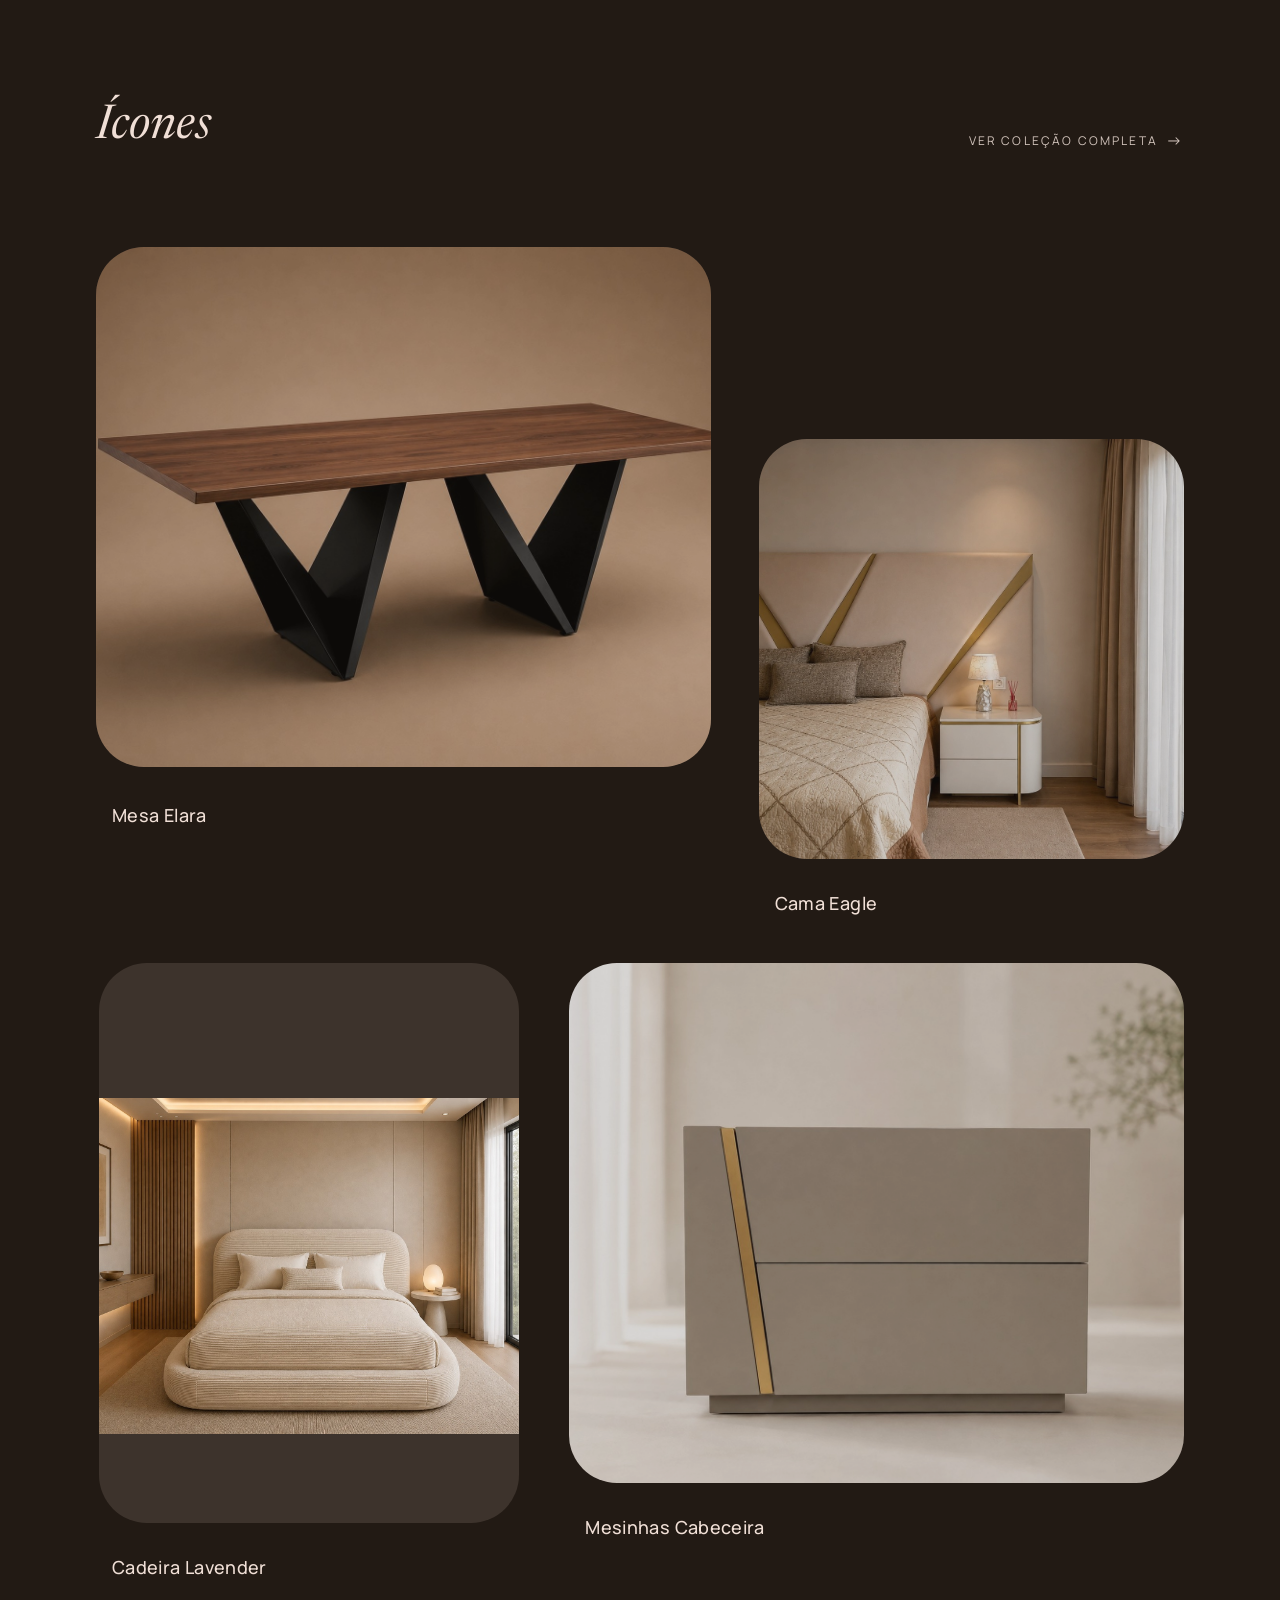
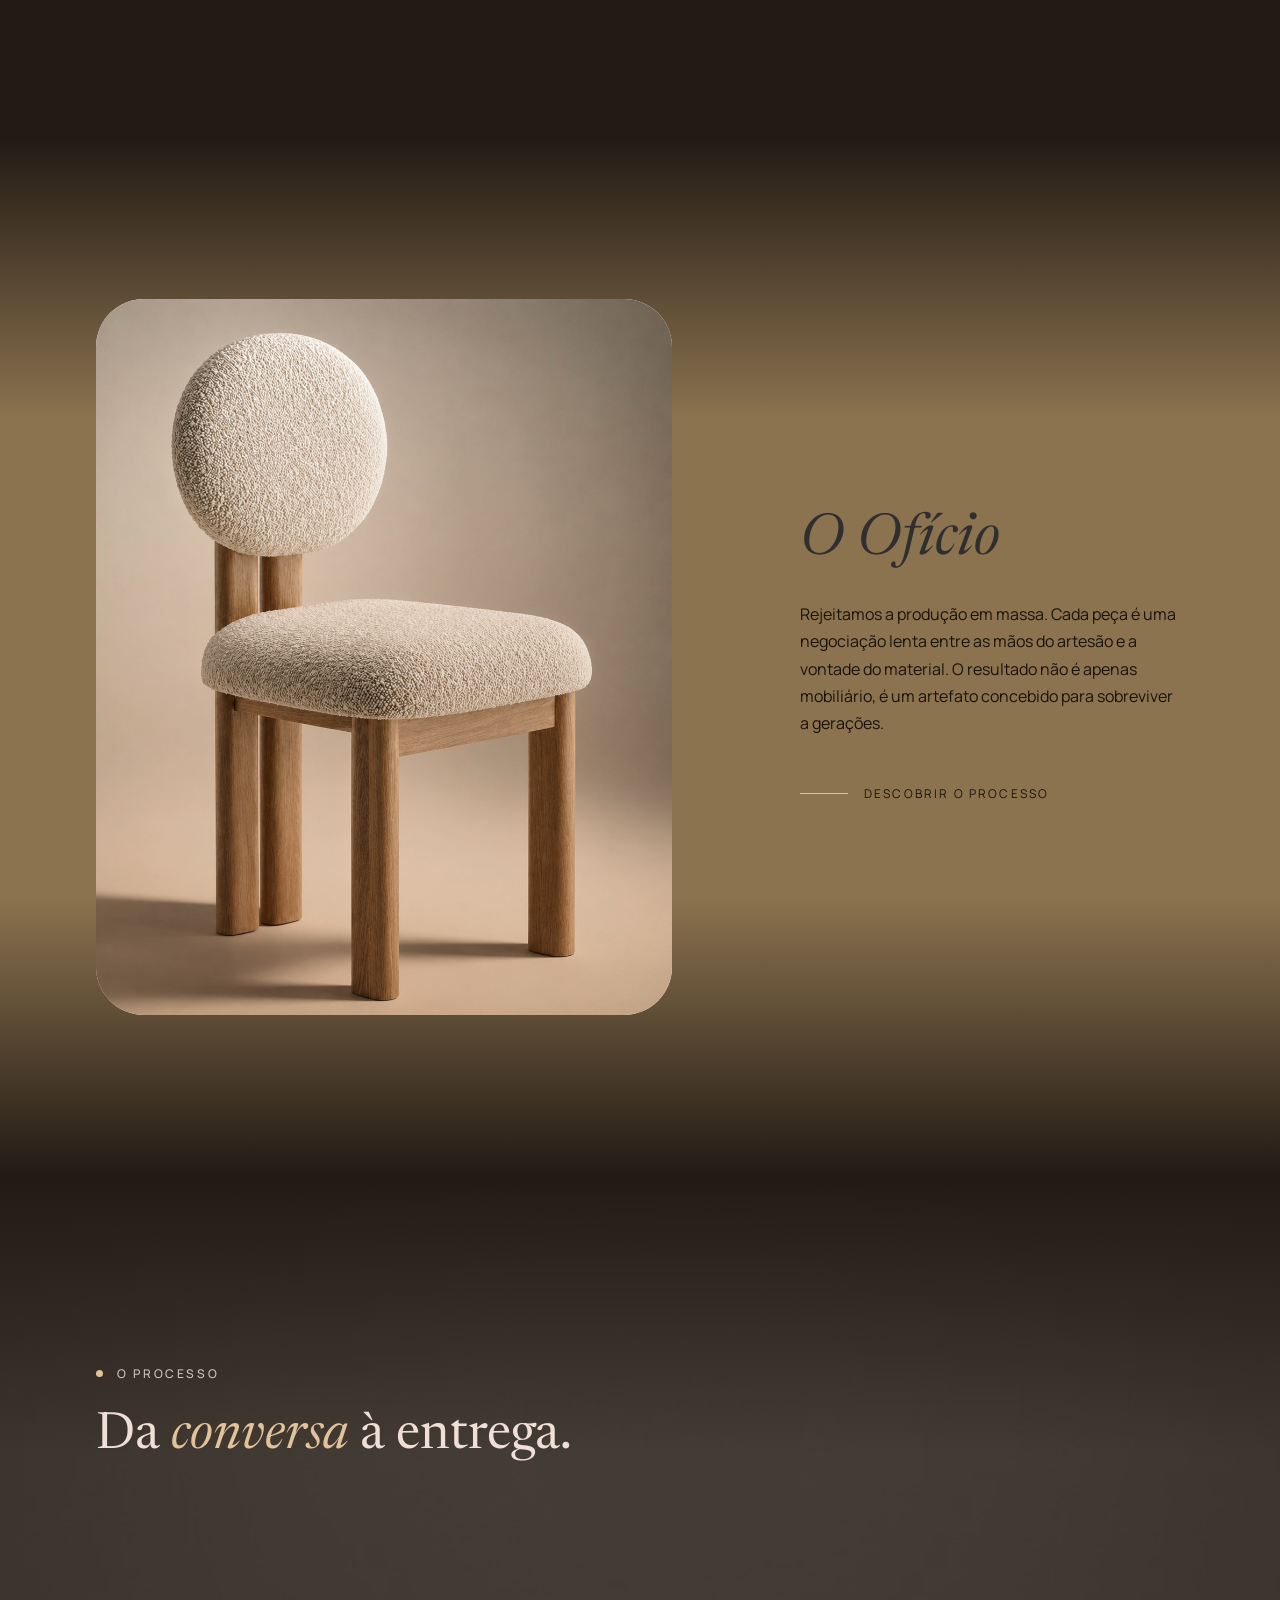
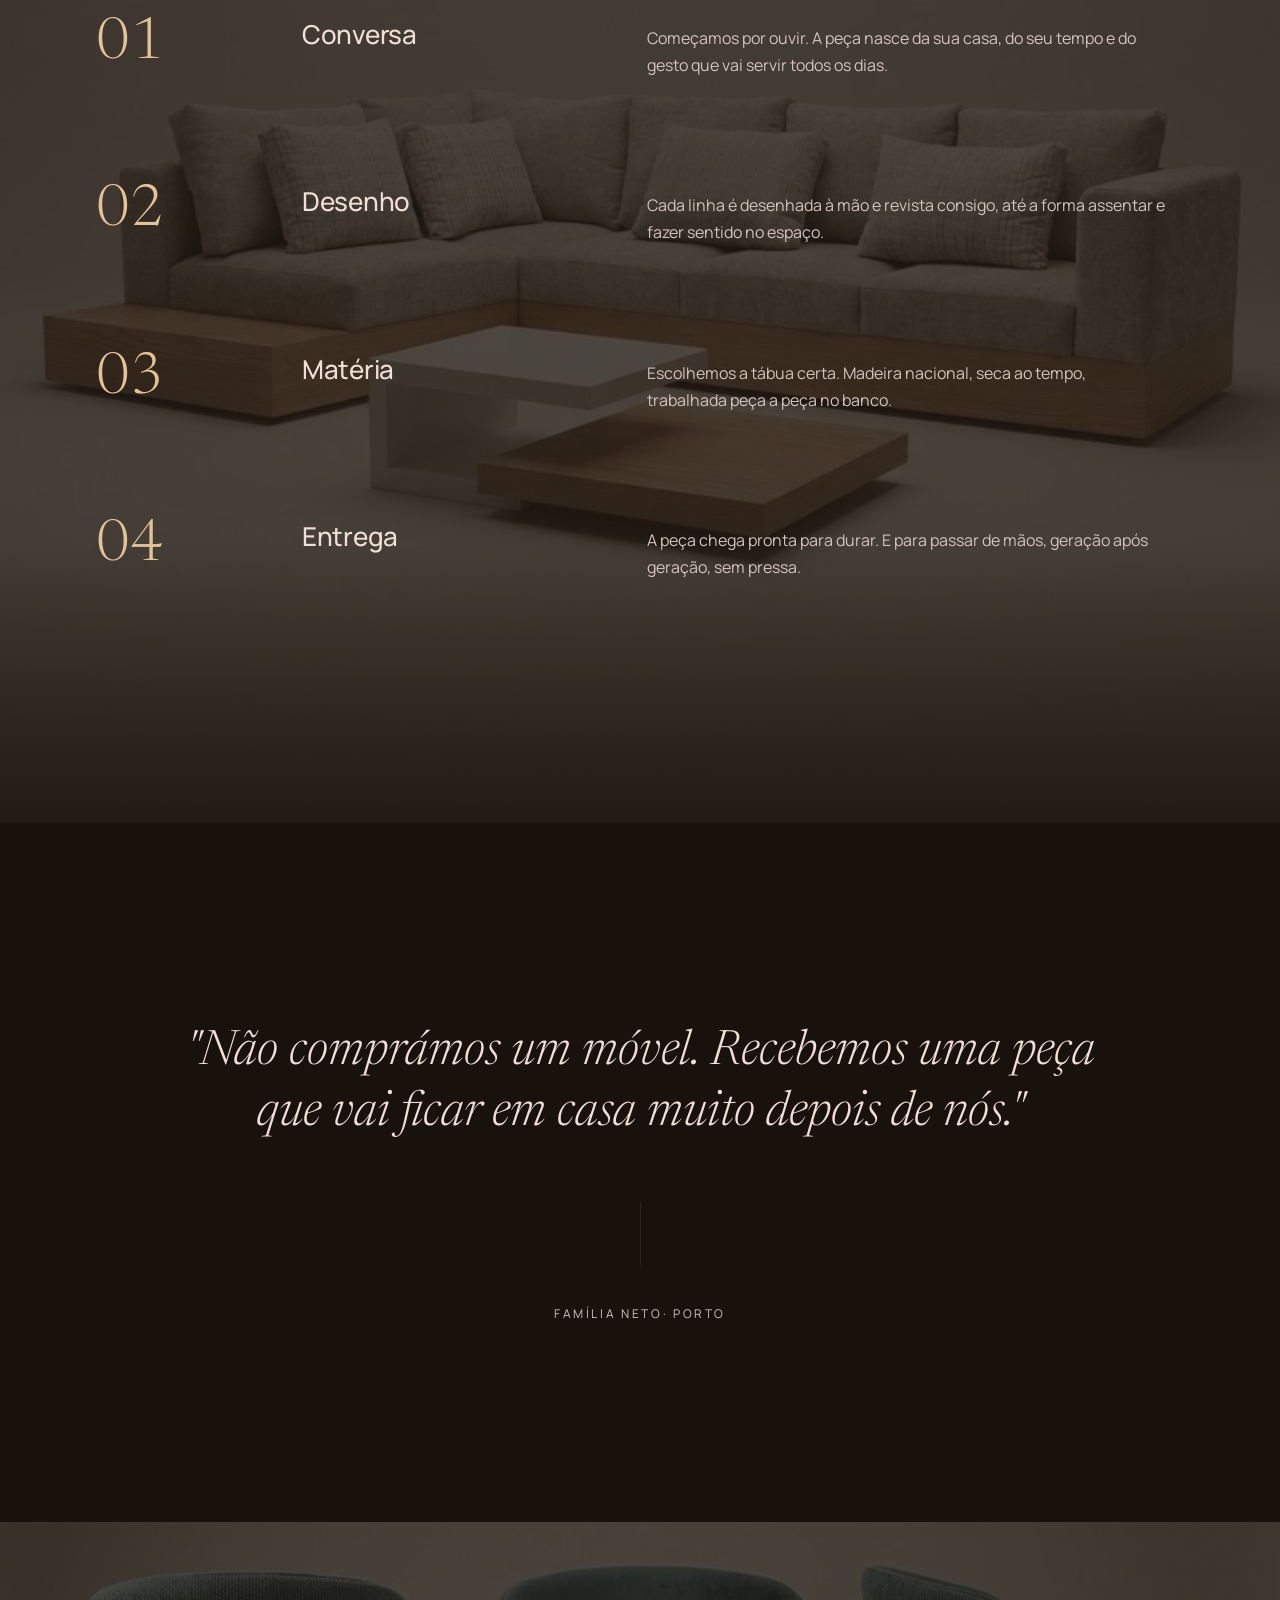
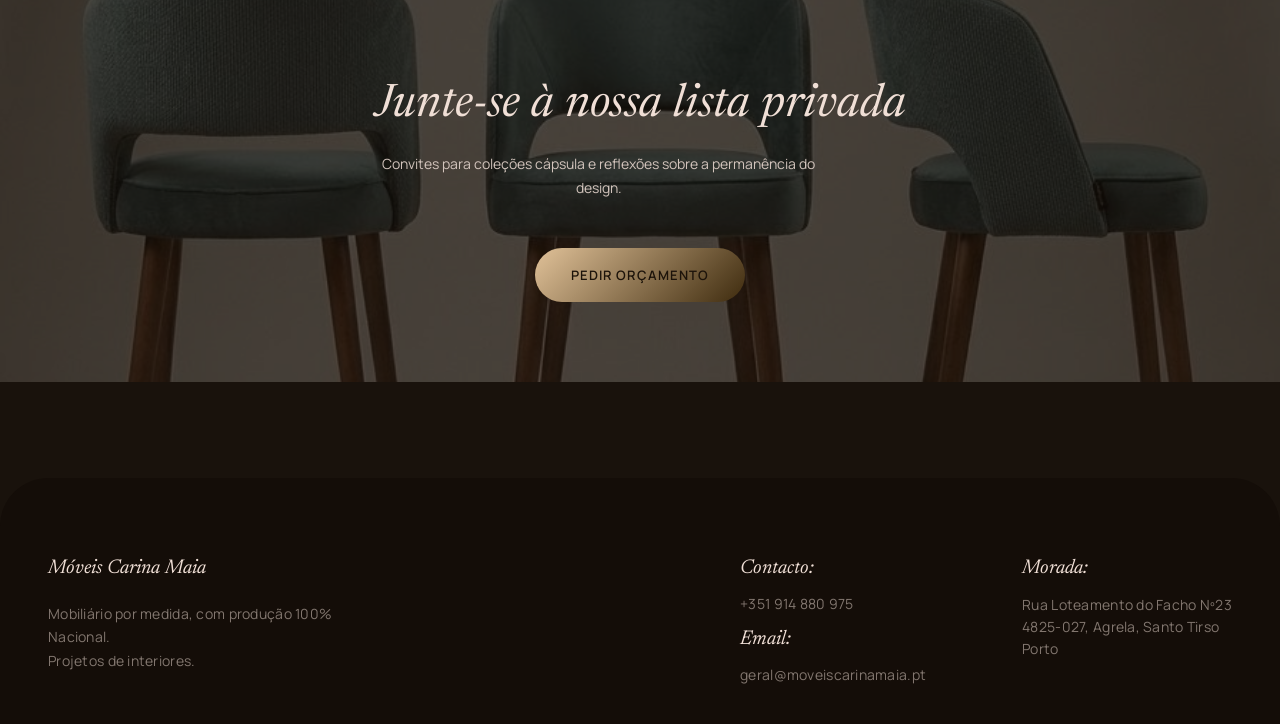
==== commit 3944e4ba: "Adicionado o Href para o link do produto" ====
--- a/index.html
+++ b/index.html
@@ -73,34 +73,38 @@
         <a href="colecoes.html" class="link-gold" style="font-size:12px;text-transform:uppercase;letter-spacing:0.18em;display:flex;align-items:center;gap:8px;">Ver Coleção Completa <span style="font-size:16px;">&rarr;</span></a>
       </div>
       <div class="icon-grid" style="display:grid;grid-template-columns:repeat(12,1fr);gap:48px;align-items:start;">
-        <div class="icon-item" style="grid-column:span 7;cursor:pointer;">
+        <div class="icon-item" style="grid-column:span 7;cursor:pointer;position:relative;">
           <div class="icon-media icon-media--lg" style="border-radius:3rem;margin-bottom:36px;">
             <img alt="Banco Alto Daisy" src="uploads/poltrona_suna_icon.jpg">
           </div>
+          <a class="icon-link" href="colecoes.html" aria-hidden="true" style="position:absolute;inset:0;border-radius:3rem;"></a>
           <div style="display:flex;justify-content:space-between;align-items:flex-start;padding:0 16px;">
             <h3 style="font-size:18px;letter-spacing:0.02em;color:#f0dfd6;font-weight:500;">Banco Alto Daisy</h3>
           </div>
         </div>
-        <div class="icon-item" style="grid-column:span 5;margin-top:192px;cursor:pointer;">
+        <div class="icon-item" style="grid-column:span 5;margin-top:192px;cursor:pointer;position:relative;">
           <div class="icon-media icon-media--md" style="border-radius:3rem;margin-bottom:32px;">
             <img alt="Poltrona Vintage" src="uploads/icon-poltrona-vintage.jpg">
           </div>
+          <a class="icon-link" href="colecoes.html" aria-hidden="true" style="position:absolute;inset:0;border-radius:3rem;"></a>
           <div style="display:flex;justify-content:space-between;align-items:flex-start;padding:0 16px;">
             <h3 style="font-size:18px;letter-spacing:0.02em;color:#f0dfd6;font-weight:500;">Poltrona Vintage</h3>
           </div>
         </div>
-        <div class="icon-item" style="grid-column:span 5;cursor:pointer;">
+        <div class="icon-item" style="grid-column:span 5;cursor:pointer;position:relative;">
           <div class="icon-media icon-media--sm" style="border-radius:3rem;margin-bottom:32px;">
             <img alt="Sofá Singular" src="uploads/mesa_1.jpg">
           </div>
+          <a class="icon-link" href="colecoes.html" aria-hidden="true" style="position:absolute;inset:0;border-radius:3rem;"></a>
           <div style="display:flex;justify-content:space-between;align-items:flex-start;padding:0 16px;">
             <h3 style="font-size:18px;letter-spacing:0.02em;color:#f0dfd6;font-weight:500;">Sofá Singular</h3>
           </div>
         </div>
-        <div class="icon-item" style="grid-column:span 7;cursor:pointer;">
+        <div class="icon-item" style="grid-column:span 7;cursor:pointer;position:relative;">
           <div class="icon-media icon-media--lg" style="border-radius:3rem;margin-bottom:32px;">
             <img alt="Sofá Elegante" src="uploads/icon_sofa.jpg">
           </div>
+          <a class="icon-link" href="colecoes.html" aria-hidden="true" style="position:absolute;inset:0;border-radius:3rem;"></a>
           <div style="display:flex;justify-content:space-between;align-items:flex-start;padding:0 16px;">
             <h3 style="font-size:18px;letter-spacing:0.02em;color:#f0dfd6;font-weight:500;">Sofá Elegante</h3>
           </div>
--- a/css/style.css
+++ b/css/style.css
@@ -50,6 +50,12 @@
 .icon-media--lg{height:var(--icon-lg);}
 .icon-media--md{height:var(--icon-md);}
 .icon-media--sm{height:var(--icon-sm);}
+
+/* Variante portrait para peças altas (ex.: cadeiras) — reduz barras laterais */
+.icon-media--portrait{height:auto;aspect-ratio:3/4;max-width:420px;margin-left:auto;margin-right:auto;border-radius:2rem;overflow:hidden}
+@media(max-width:900px){
+  .icon-media--portrait{aspect-ratio:3/4;max-width:100%;}
+}
 
 /* Quando a viewport for estreita, manter proporção vertical consistente */
 @media(max-width:900px){
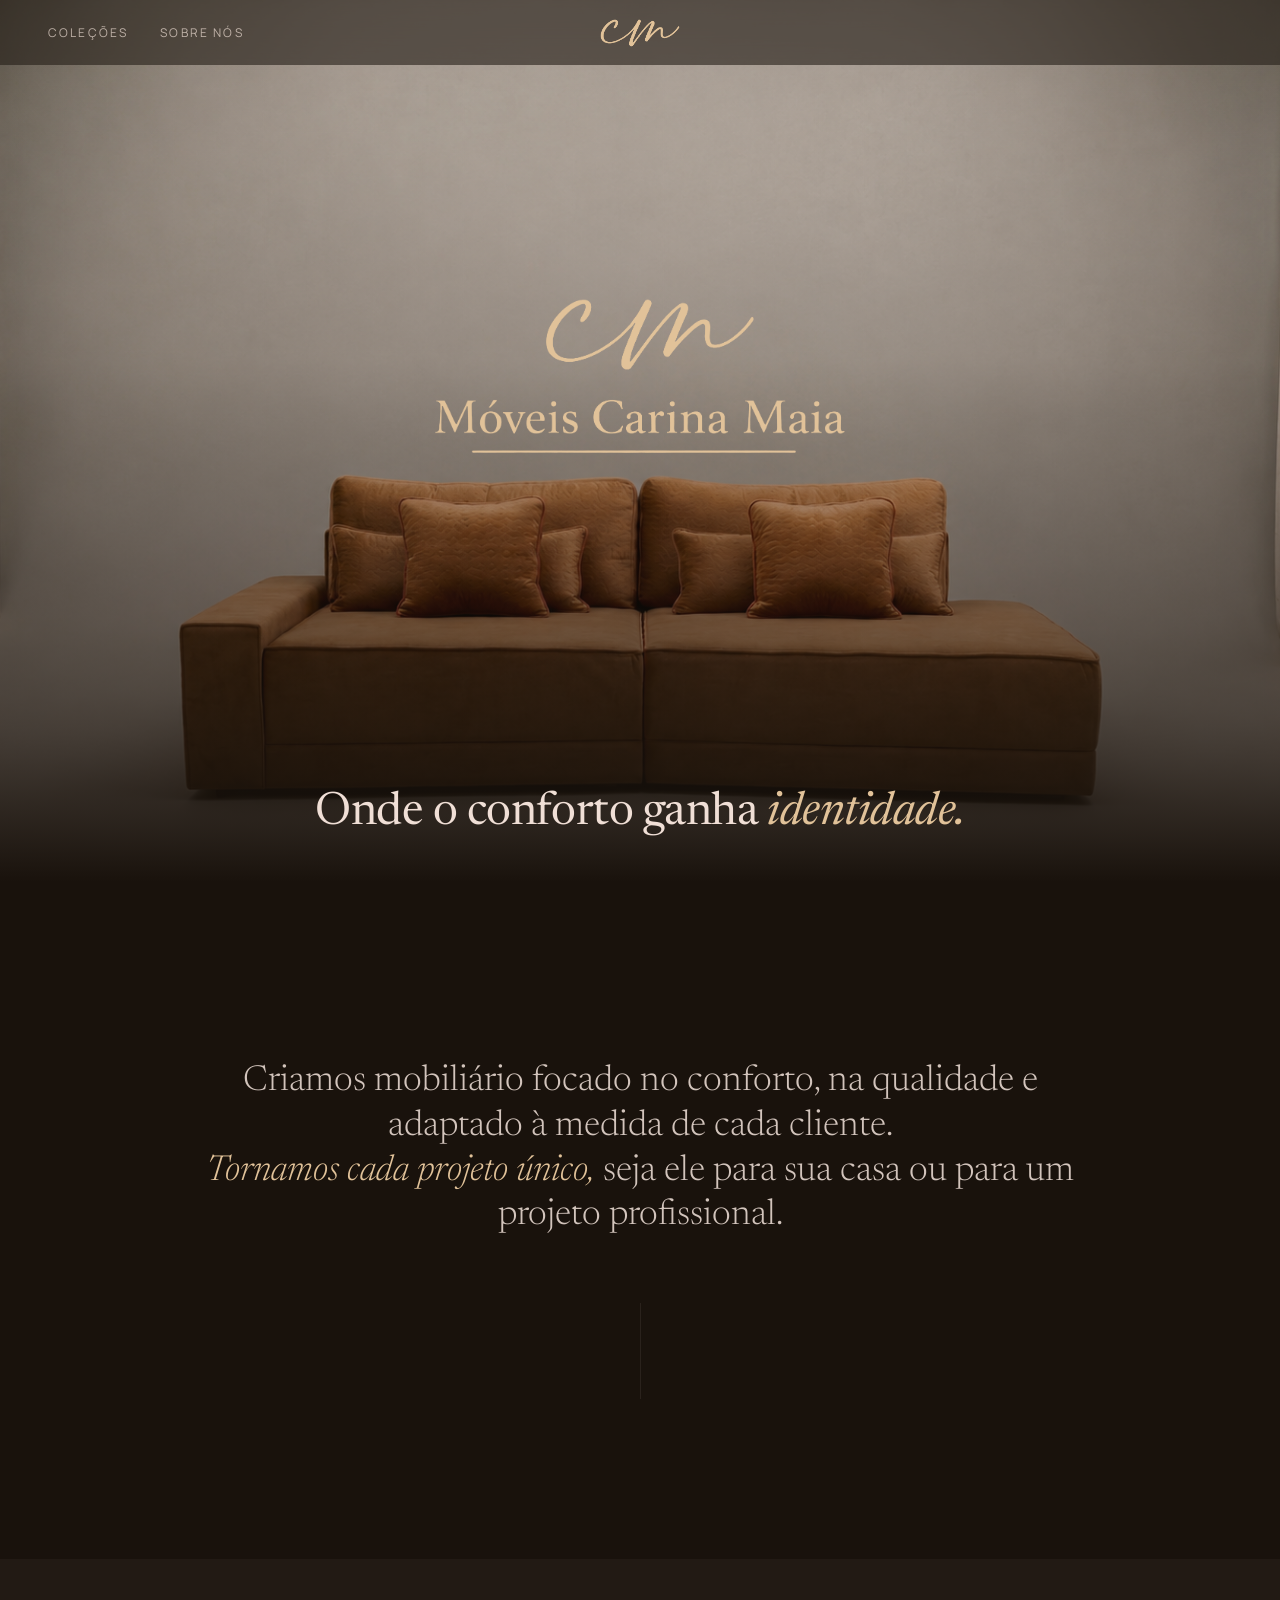
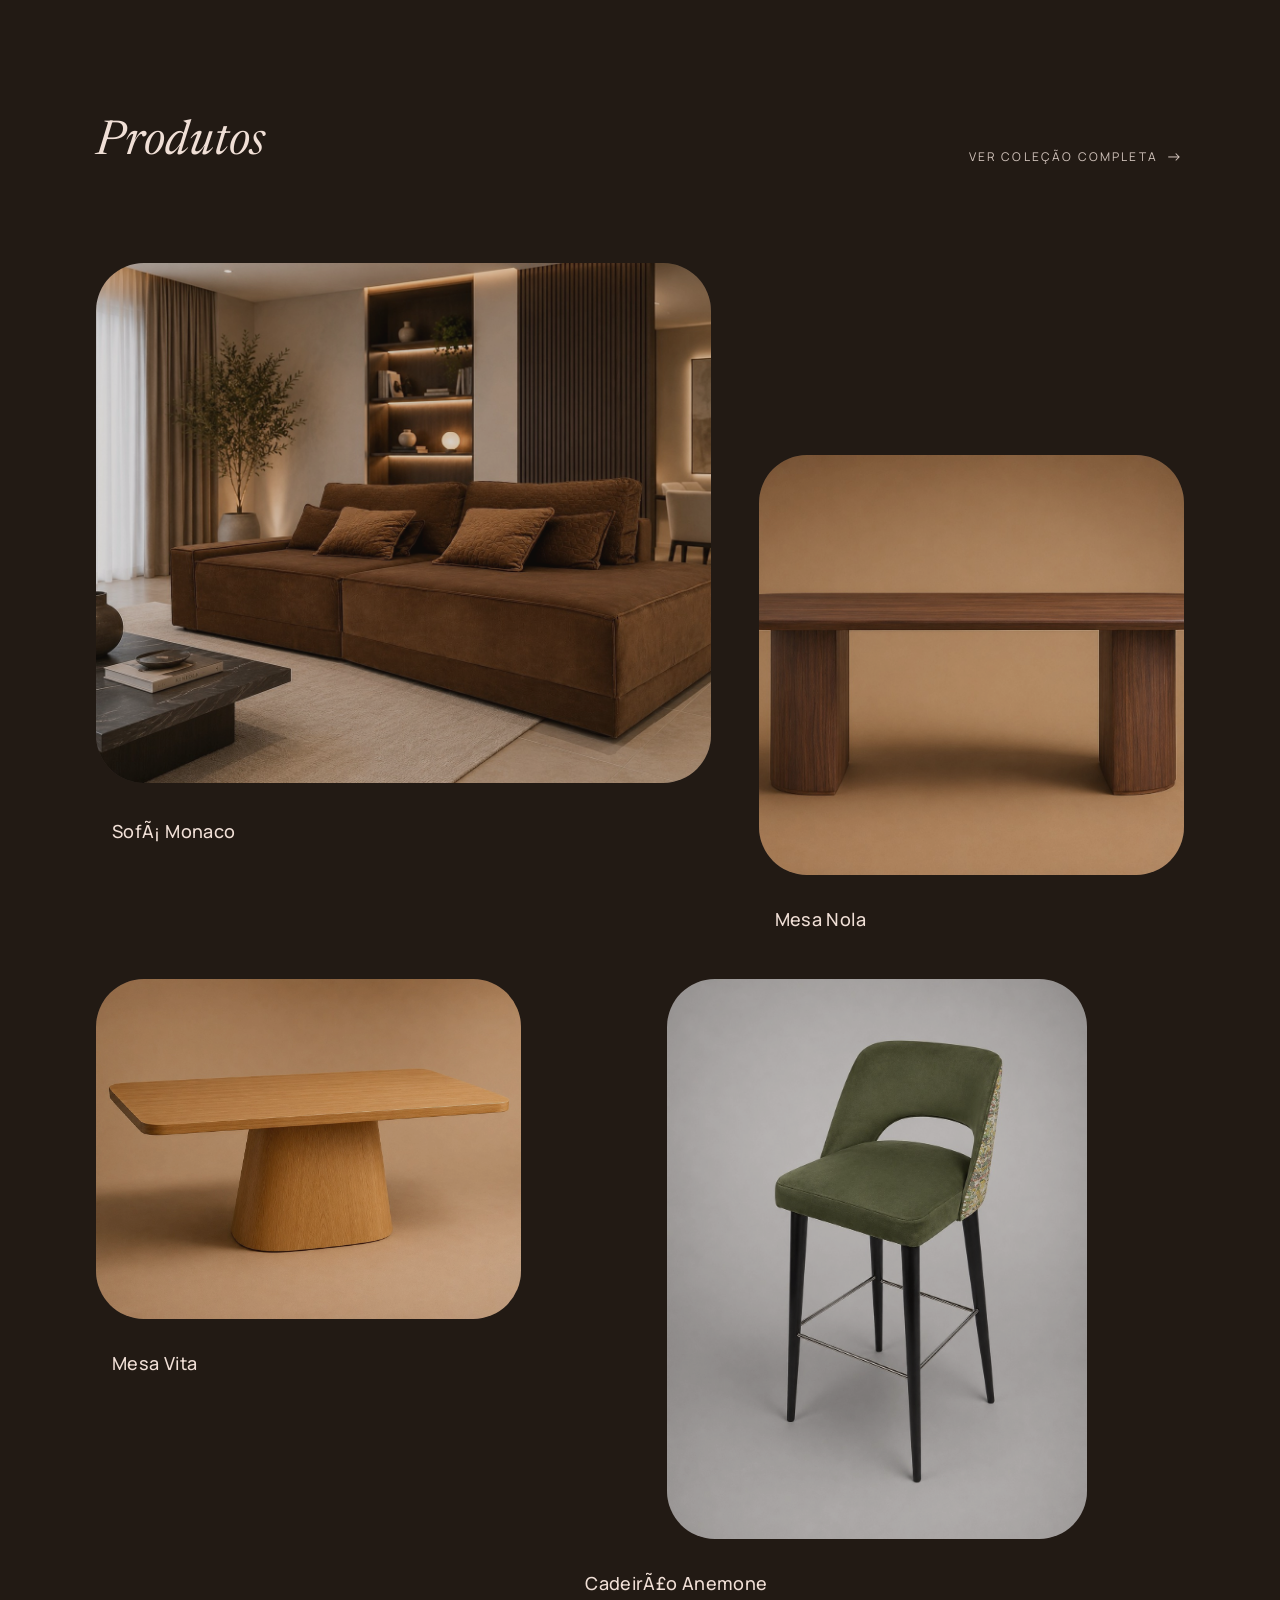
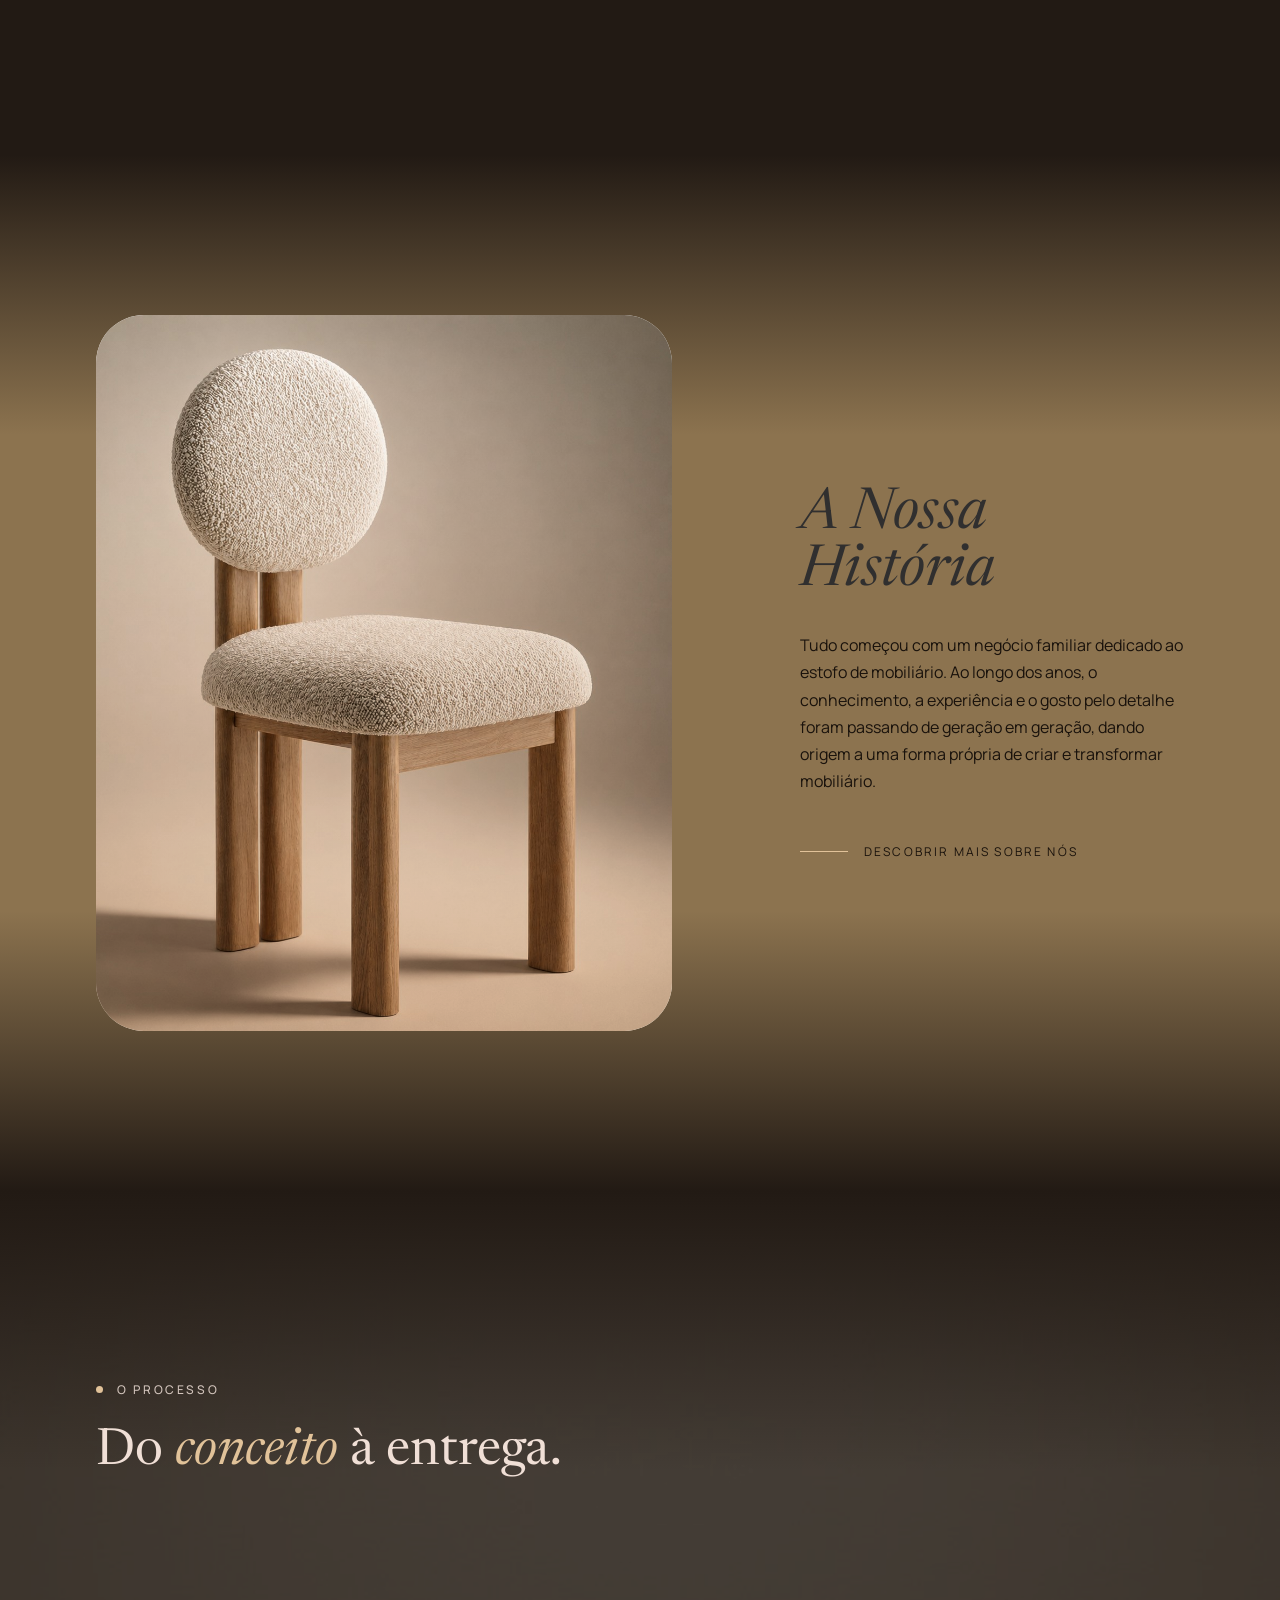
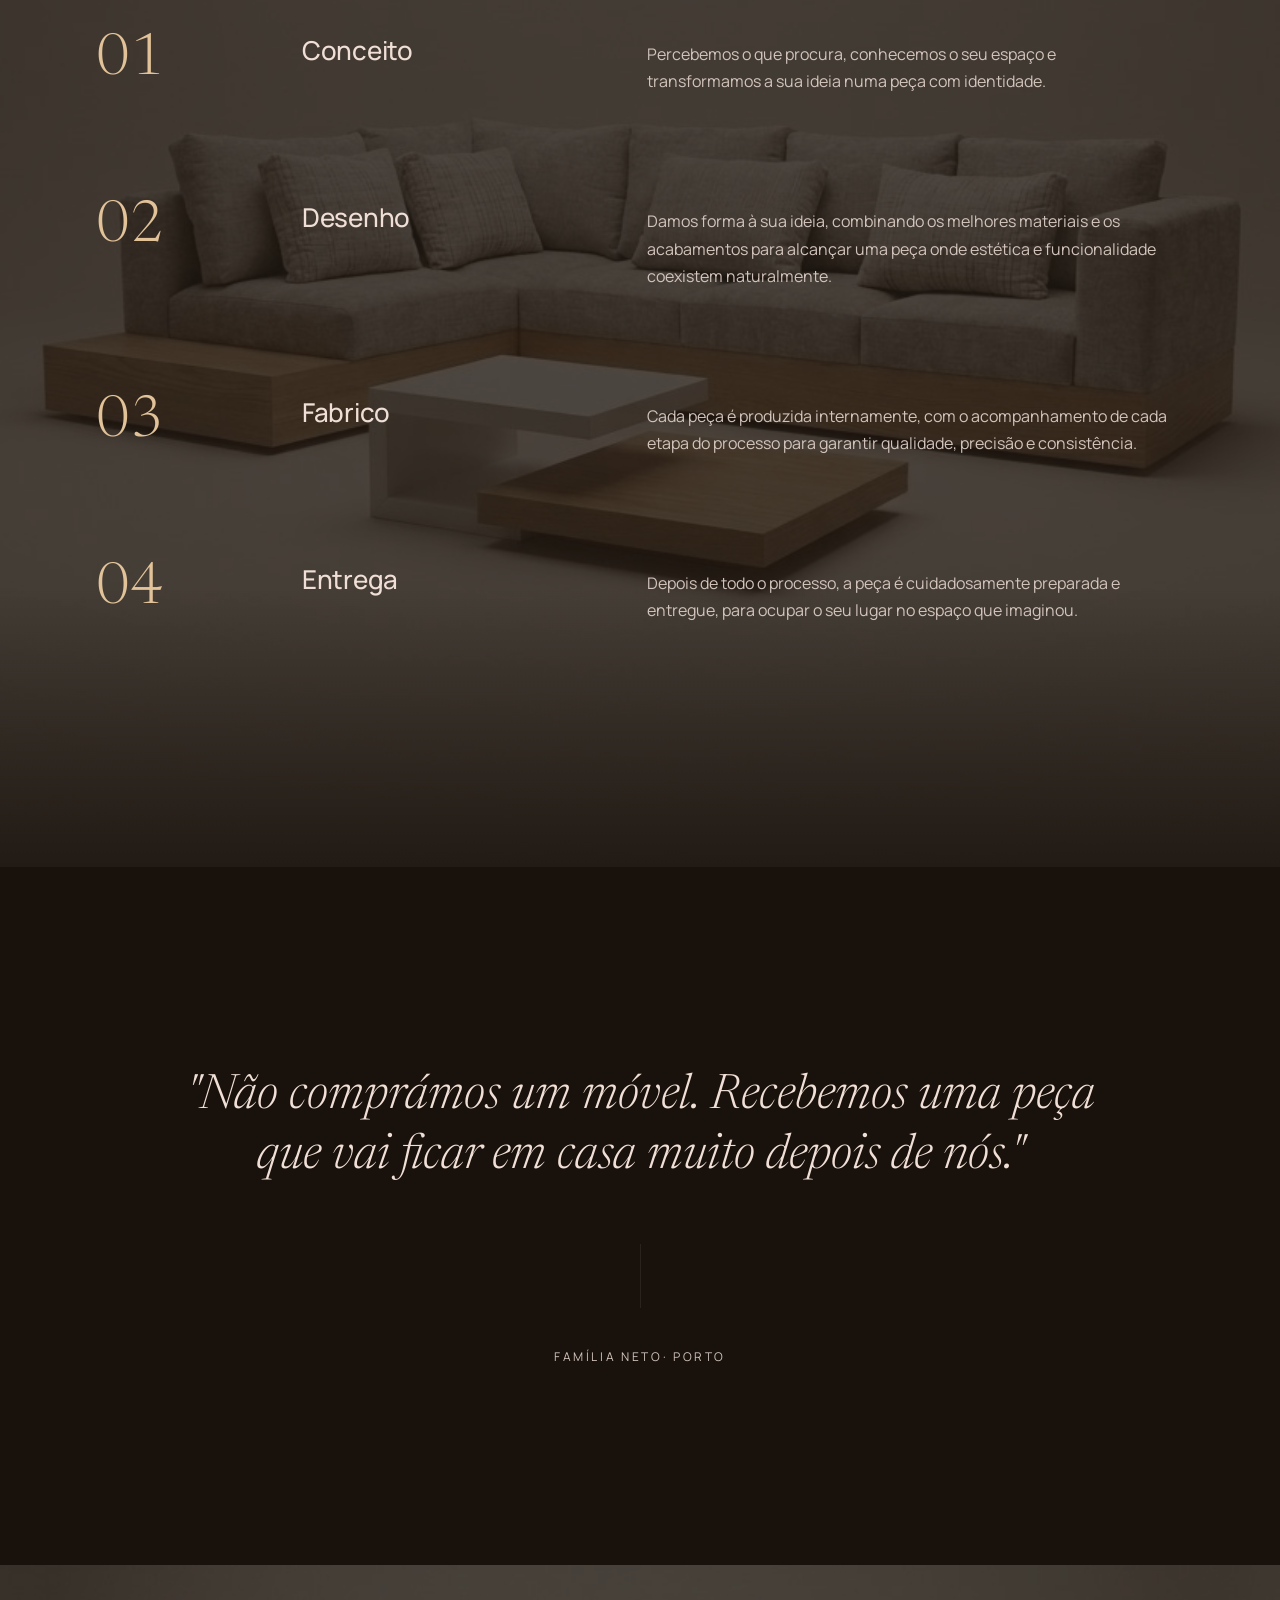
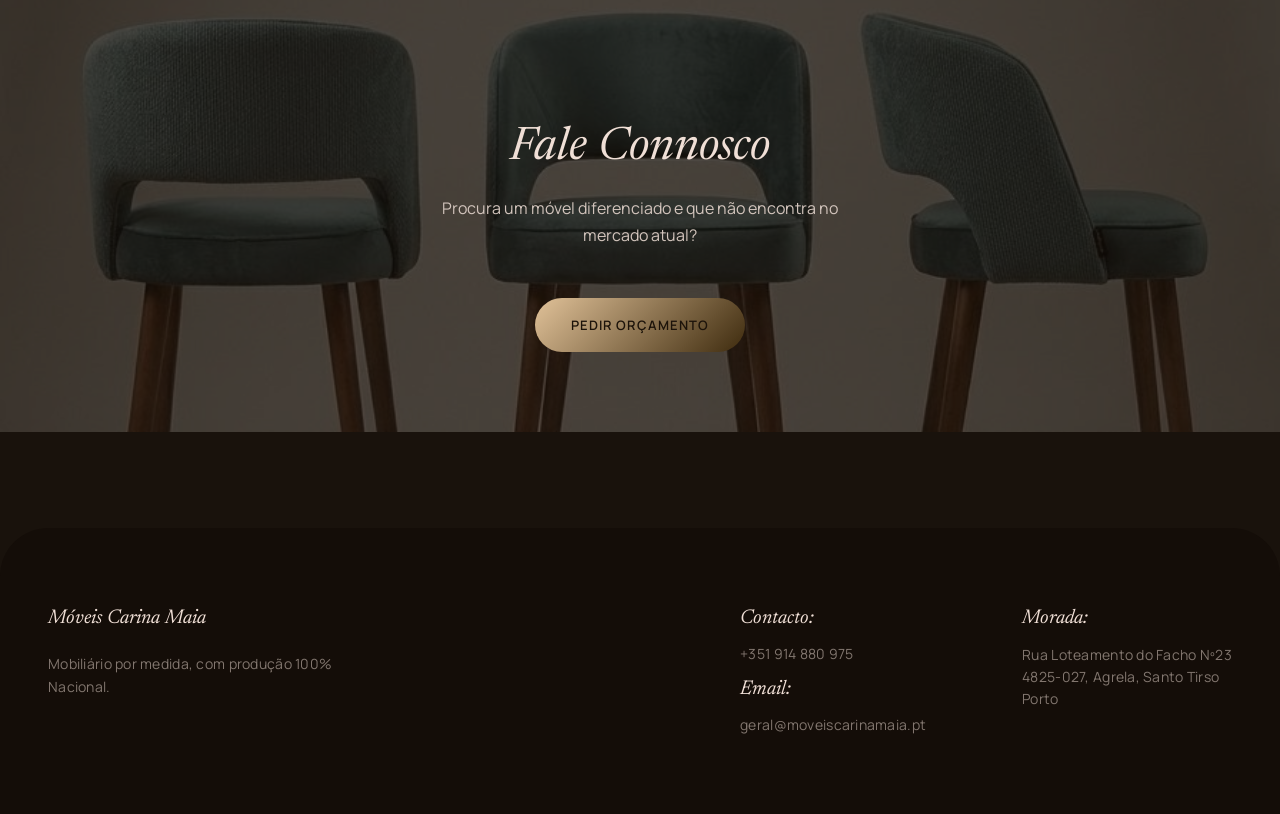
==== commit 9a41dd0a: "Dados e textos  Atualizados" ====
--- a/index.html
+++ b/index.html
@@ -52,15 +52,15 @@
       <img src="assets/cm-logo.png" alt="Móveis Carina Maia" class="hero-logo" style="width:min(420px,46vw);height:auto;display:block;transform:translateY(-45%);">
     </div>
     <div style="position:relative;z-index:10;text-align:center;padding:0 24px;">
-      <h1 style="font-family:'Newsreader',serif;font-weight:400;font-size:clamp(1.9rem,3.6vw,3rem);letter-spacing:-0.01em;color:#f0dfd6;line-height:1.15;max-width:760px;margin:0 auto;">Onde o Design Encontra a <span style="font-style:italic;color:#e1c299;">Permanência</span></h1>
+      <h1 style="font-family:'Newsreader',serif;font-weight:400;font-size:clamp(1.9rem,3.6vw,3rem);letter-spacing:-0.01em;color:#f0dfd6;line-height:1.15;max-width:760px;margin:0 auto;">Onde o conforto ganha <span style="font-style:italic;color:#e1c299;">identidade.</span></h1>
     </div>
   </header>
 
   <!-- ===================== MANIFESTO ===================== -->
   <section class="ate-pad" style="width:100%;background:#19120c;padding:160px 24px;display:flex;justify-content:center;align-items:center;">
     <div style="max-width:896px;margin:0 auto;text-align:center;">
-      <p style="font-family:'Newsreader',serif;font-weight:300;font-size:clamp(1.8rem,3.4vw,3rem);line-height:1.25;color:#d2c4bc;">Não criamos objetos para preencher o espaço. <br>
-        <span style="font-style:italic;color:#e1c299;">Curamos o espaço</span> para que os objetos possam respirar.</p>
+      <p style="font-family:'Newsreader',serif;font-weight:300;font-size:clamp(1.5rem,2.8vw,2.5rem);line-height:1.25;color:#d2c4bc;">Criamos mobiliário focado no conforto, na qualidade e adaptado à medida de cada cliente. <br>
+        <span style="font-style:italic;color:#e1c299;">Tornamos cada projeto único,</span> seja ele para sua casa ou para um projeto profissional.</p>
       <div style="margin:64px auto 0;width:1px;height:96px;background:#3d332c;opacity:0.5;"></div>
     </div>
   </section>
@@ -69,7 +69,7 @@
   <section class="icon-sec" style="width:100%;background:#221a14;padding:160px 96px;position:relative;overflow:hidden;">
     <div style="max-width:1536px;margin:0 auto;position:relative;z-index:20;">
       <div class="icon-head" style="margin-bottom:96px;display:flex;justify-content:space-between;align-items:flex-end;">
-        <h2 style="font-family:'Newsreader',serif;font-style:italic;font-weight:400;font-size:clamp(2.2rem,4vw,3rem);color:#f0dfd6;">Ícones</h2>
+        <h2 style="font-family:'Newsreader',serif;font-style:italic;font-weight:400;font-size:clamp(2.2rem,4vw,3rem);color:#f0dfd6;">Produtos</h2>
         <a href="colecoes.html" class="link-gold" style="font-size:12px;text-transform:uppercase;letter-spacing:0.18em;display:flex;align-items:center;gap:8px;">Ver Coleção Completa <span style="font-size:16px;">&rarr;</span></a>
       </div>
       <div class="icon-grid" style="display:grid;grid-template-columns:repeat(12,1fr);gap:48px;align-items:start;">
@@ -113,7 +113,7 @@
     </div>
   </section>
 
-  <!-- ===================== O OFÍCIO ===================== -->
+  <!-- ===================== A Nossa História ===================== -->
   <section class="craft-sec" style="width:100%;padding:160px 96px;background-color:#8c734f;position:relative;overflow:hidden;">
     <div style="position:absolute;top:0;left:0;right:0;height:280px;background:linear-gradient(to bottom,#221a14,rgba(34,26,20,0));pointer-events:none;z-index:10;"></div>
     <div style="position:absolute;bottom:0;left:0;right:0;height:280px;background:linear-gradient(to top,#221a14,rgba(34,26,20,0));pointer-events:none;z-index:10;"></div>
@@ -124,10 +124,10 @@
         </div>
       </div>
       <div class="craft-txt" style="width:40%;display:flex;flex-direction:column;align-items:flex-start;">
-        <h2 style="font-family:'Newsreader',serif;font-style:italic;font-weight:400;font-size:clamp(2.6rem,4.5vw,3.75rem);color:#302f2f;margin-bottom:32px;">O Ofício</h2>
-        <p style="font-size:16px;line-height:1.7;color:#19120c;margin-bottom:48px;max-width:448px;">Rejeitamos a produção em massa. Cada peça é uma negociação lenta entre as mãos do artesão e a vontade do material. O resultado não é apenas mobiliário, é um artefato concebido para sobreviver a gerações.</p>
+        <h2 style="font-family:'Newsreader',serif;font-style:italic;font-weight:400;font-size:clamp(2.6rem,4.5vw,3.75rem);color:#302f2f;margin-bottom:32px;">A Nossa História</h2>
+        <p style="font-size:16px;line-height:1.7;color:#19120c;margin-bottom:48px;max-width:448px;">Tudo começou com um negócio familiar dedicado ao estofo de mobiliário. Ao longo dos anos, o conhecimento, a experiência e o gosto pelo detalhe foram passando de geração em geração, dando origem a uma forma própria de criar e transformar mobiliário.</p>
         <a href="sobre-nos.html" class="craftcta" style="display:flex;align-items:center;gap:16px;color:#19120c;text-transform:uppercase;letter-spacing:0.18em;font-size:12px;text-decoration:none;">
-          <span class="craftline" style="width:48px;height:1px;background:#e1c299;transition:width 0.5s ease-in-out;"></span>Descobrir o Processo</a>
+          <span class="craftline" style="width:48px;height:1px;background:#e1c299;transition:width 0.5s ease-in-out;"></span>Descobrir mais sobre nós</a>
       </div>
     </div>
   </section>
@@ -144,34 +144,34 @@
         <span style="width:7px;height:7px;border-radius:50%;background:#e1c299;display:block;"></span>
         <span style="font-size:12px;font-weight:500;letter-spacing:0.22em;color:#d2c4bc;">O PROCESSO</span>
       </div>
-      <h2 style="font-family:'Newsreader',serif;font-weight:400;font-size:clamp(2.2rem,4vw,3.4rem);line-height:1.05;color:#f0dfd6;max-width:680px;margin-bottom:100px;">Da <span style="font-style:italic;color:#e1c299;">conversa</span> à entrega.</h2>
+      <h2 style="font-family:'Newsreader',serif;font-weight:400;font-size:clamp(2.2rem,4vw,3.4rem);line-height:1.05;color:#f0dfd6;max-width:680px;margin-bottom:100px;">Do <span style="font-style:italic;color:#e1c299;">conceito</span> à entrega.</h2>
       <div class="psteps" style="display:flex;flex-direction:column;">
         <div style="display:grid;grid-template-columns:150px 1fr;gap:56px;align-items:start;padding:52px 0;">
           <div style="font-family:'Newsreader',serif;font-weight:300;font-size:clamp(2.8rem,4.5vw,4rem);line-height:1;color:#e1c299;">01</div>
           <div style="display:grid;grid-template-columns:0.7fr 1.3fr;gap:56px;align-items:baseline;">
-            <h3 style="font-size:26px;letter-spacing:-0.01em;color:#f0dfd6;font-weight:500;">Conversa</h3>
-            <p style="font-size:16px;line-height:1.7;color:#d2c4bc;max-width:520px;">Começamos por ouvir. A peça nasce da sua casa, do seu tempo e do gesto que vai servir todos os dias.</p>
+            <h3 style="font-size:26px;letter-spacing:-0.01em;color:#f0dfd6;font-weight:500;">Conceito</h3>
+            <p style="font-size:16px;line-height:1.7;color:#d2c4bc;max-width:520px;">Percebemos o que procura, conhecemos o seu espaço e transformamos a sua ideia numa peça com identidade.</p>
           </div>
         </div>
         <div style="display:grid;grid-template-columns:150px 1fr;gap:56px;align-items:start;padding:52px 0;">
           <div style="font-family:'Newsreader',serif;font-weight:300;font-size:clamp(2.8rem,4.5vw,4rem);line-height:1;color:#e1c299;">02</div>
           <div style="display:grid;grid-template-columns:0.7fr 1.3fr;gap:56px;align-items:baseline;">
             <h3 style="font-size:26px;letter-spacing:-0.01em;color:#f0dfd6;font-weight:500;">Desenho</h3>
-            <p style="font-size:16px;line-height:1.7;color:#d2c4bc;max-width:520px;">Cada linha é desenhada à mão e revista consigo, até a forma assentar e fazer sentido no espaço.</p>
+            <p style="font-size:16px;line-height:1.7;color:#d2c4bc;max-width:520px;">Damos forma à sua ideia, combinando os melhores materiais e os acabamentos para alcançar uma peça onde estética e funcionalidade coexistem naturalmente.</p>
           </div>
         </div>
         <div style="display:grid;grid-template-columns:150px 1fr;gap:56px;align-items:start;padding:52px 0;">
           <div style="font-family:'Newsreader',serif;font-weight:300;font-size:clamp(2.8rem,4.5vw,4rem);line-height:1;color:#e1c299;">03</div>
           <div style="display:grid;grid-template-columns:0.7fr 1.3fr;gap:56px;align-items:baseline;">
-            <h3 style="font-size:26px;letter-spacing:-0.01em;color:#f0dfd6;font-weight:500;">Matéria</h3>
-            <p style="font-size:16px;line-height:1.7;color:#d2c4bc;max-width:520px;">Escolhemos a tábua certa. Madeira nacional, seca ao tempo, trabalhada peça a peça no banco.</p>
+            <h3 style="font-size:26px;letter-spacing:-0.01em;color:#f0dfd6;font-weight:500;">Fabrico</h3>
+            <p style="font-size:16px;line-height:1.7;color:#d2c4bc;max-width:520px;">Cada peça é produzida internamente, com o acompanhamento de cada etapa do processo para garantir qualidade, precisão e consistência.</p>
           </div>
         </div>
         <div style="display:grid;grid-template-columns:150px 1fr;gap:56px;align-items:start;padding:52px 0;">
           <div style="font-family:'Newsreader',serif;font-weight:300;font-size:clamp(2.8rem,4.5vw,4rem);line-height:1;color:#e1c299;">04</div>
           <div style="display:grid;grid-template-columns:0.7fr 1.3fr;gap:56px;align-items:baseline;">
             <h3 style="font-size:26px;letter-spacing:-0.01em;color:#f0dfd6;font-weight:500;">Entrega</h3>
-            <p style="font-size:16px;line-height:1.7;color:#d2c4bc;max-width:520px;">A peça chega pronta para durar. E para passar de mãos, geração após geração, sem pressa.</p>
+            <p style="font-size:16px;line-height:1.7;color:#d2c4bc;max-width:520px;">Depois de todo o processo, a peça é cuidadosamente preparada e entregue, para ocupar o seu lugar no espaço que imaginou.</p>
           </div>
         </div>
       </div>
@@ -193,8 +193,8 @@
       <img src="assets/newsletter-bg.png" alt="" style="width:100%;height:100%;object-fit:cover;opacity:0.3;mix-blend-mode:luminosity;">
     </div>
     <div style="position:relative;z-index:20;">
-      <div style="font-family:'Newsreader',serif;font-style:italic;font-weight:400;font-size:clamp(2rem,3.6vw,3rem);color:#f0dfd6;margin-bottom:24px;">Junte-se à nossa lista privada</div>
-      <p style="font-size:14px;line-height:1.7;color:#d2c4bc;margin-bottom:48px;max-width:448px;">Convites para coleções cápsula e reflexões sobre a permanência do design.</p>
+      <div style="font-family:'Newsreader',serif;font-style:italic;font-weight:400;font-size:clamp(2rem,3.6vw,3rem);color:#f0dfd6;margin-bottom:24px;">Fale Connosco</div>
+      <p style="font-size:16px;line-height:1.7;color:#d2c4bc;margin-bottom:48px;max-width:448px;">Procura um móvel diferenciado e que não encontra no mercado atual? </p>
       <a href="sobre-nos.html#fale-connosco" class="cta-pill">PEDIR ORÇAMENTO</a>
     </div>
   </section>
@@ -203,7 +203,7 @@
   <footer class="site-footer" style="margin-top:96px;">
     <div style="display:flex;flex-direction:column;gap:24px;">
       <div style="font-family:'Newsreader',serif;font-style:italic;font-size:20px;color:#f0dfd6;">Móveis Carina Maia</div>
-      <p style="font-size:14px;letter-spacing:0.02em;line-height:1.7;color:rgba(240,223,214,0.5);max-width:320px;">Mobiliário por medida, com produção 100% Nacional.<br>Projetos de interiores.</p>
+      <p style="font-size:14px;letter-spacing:0.02em;line-height:1.7;color:rgba(240,223,214,0.5);max-width:320px;">Mobiliário por medida, com produção 100% Nacional.</p>
     </div>
     <div class="f-cols">
       <div style="display:flex;flex-direction:column;gap:16px;">
--- a/css/style.css
+++ b/css/style.css
@@ -9,7 +9,7 @@
 
 /* ===== Nav hover swap (bar <-> centered monogram) ===== */
 nav.site-nav{position:fixed;top:0;left:0;width:100%;z-index:50;background:rgba(38,30,24,0.6);backdrop-filter:blur(24px);-webkit-backdrop-filter:blur(24px);transition:all 0.4s ease-in-out;}
-.nav-bar{opacity:0;transition:opacity 0.7s ease-in-out;display:flex;justify-content:space-between;align-items:center;padding:24px 48px;width:100%;}
+.nav-bar{opacity:1;transition:opacity 0.7s ease-in-out;display:flex;justify-content:space-between;align-items:center;padding:24px 48px;width:100%;}
 .nav-center{opacity:1;transition:opacity 0.7s ease-in-out;position:absolute;inset:0;display:flex;justify-content:center;align-items:center;pointer-events:none;}
 nav.site-nav:hover .nav-bar{opacity:1;}
 nav.site-nav:hover .nav-center{opacity:0;}
@@ -138,9 +138,12 @@
 #lbx-info{text-align:left;opacity:0;transition:opacity 0.4s ease-in-out;transform:translateY(12px);}
 #lbx-info.lbx-info-vis{opacity:1;transform:none;}
 #lbx-name{font-family:'Newsreader',serif;font-size:clamp(2rem,3vw,3rem);color:#f0dfd6;line-height:1.05;margin-bottom:14px;}
-#lbx-wood{font-size:11px;font-weight:600;letter-spacing:0.18em;color:#e1c299;text-transform:uppercase;}
+#lbx-wood{display:none;}
 #lbx-badge{display:inline-block;padding:6px 16px;border-radius:9999px;background:rgba(38,30,24,0.7);backdrop-filter:blur(24px);-webkit-backdrop-filter:blur(24px);font-size:.62rem;font-weight:600;letter-spacing:0.18em;color:#e1c299;text-transform:uppercase;margin-bottom:24px;}
 #lbx-desc{font-family:'Manrope',sans-serif;font-weight:300;font-size:.95rem;line-height:1.8;color:rgba(240,223,214,0.62);max-width:420px;margin:28px 0 0;}
+.lbx-spec-list{list-style:none;display:flex;flex-direction:column;gap:10px;max-width:420px;margin:20px 0 0;padding:0;}
+.lbx-spec-list li{display:flex;flex-wrap:wrap;gap:6px;align-items:baseline;font-family:'Manrope',sans-serif;font-size:.9rem;line-height:1.7;color:rgba(240,223,214,0.72);}
+.lbx-spec-list strong{font-weight:600;color:#f0dfd6;}
 
 /* ===================================================================
    RESPONSIVE
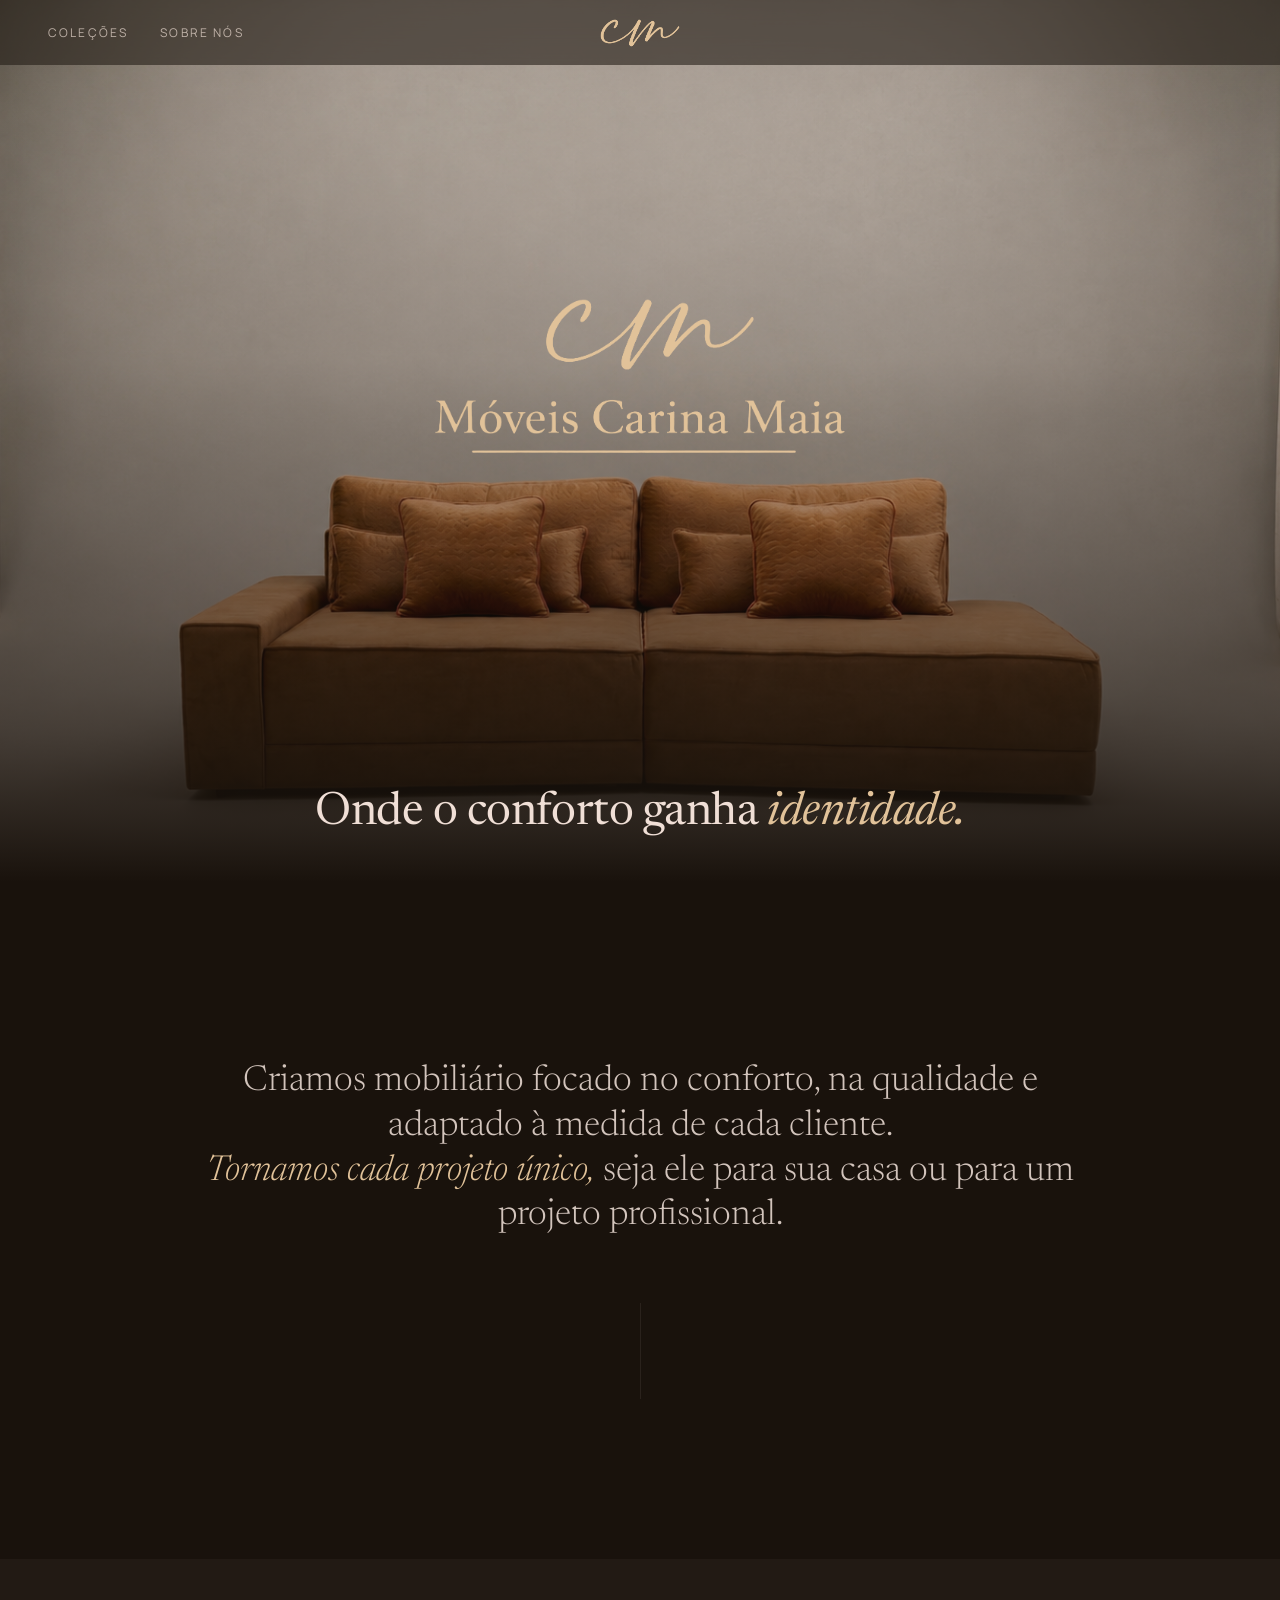
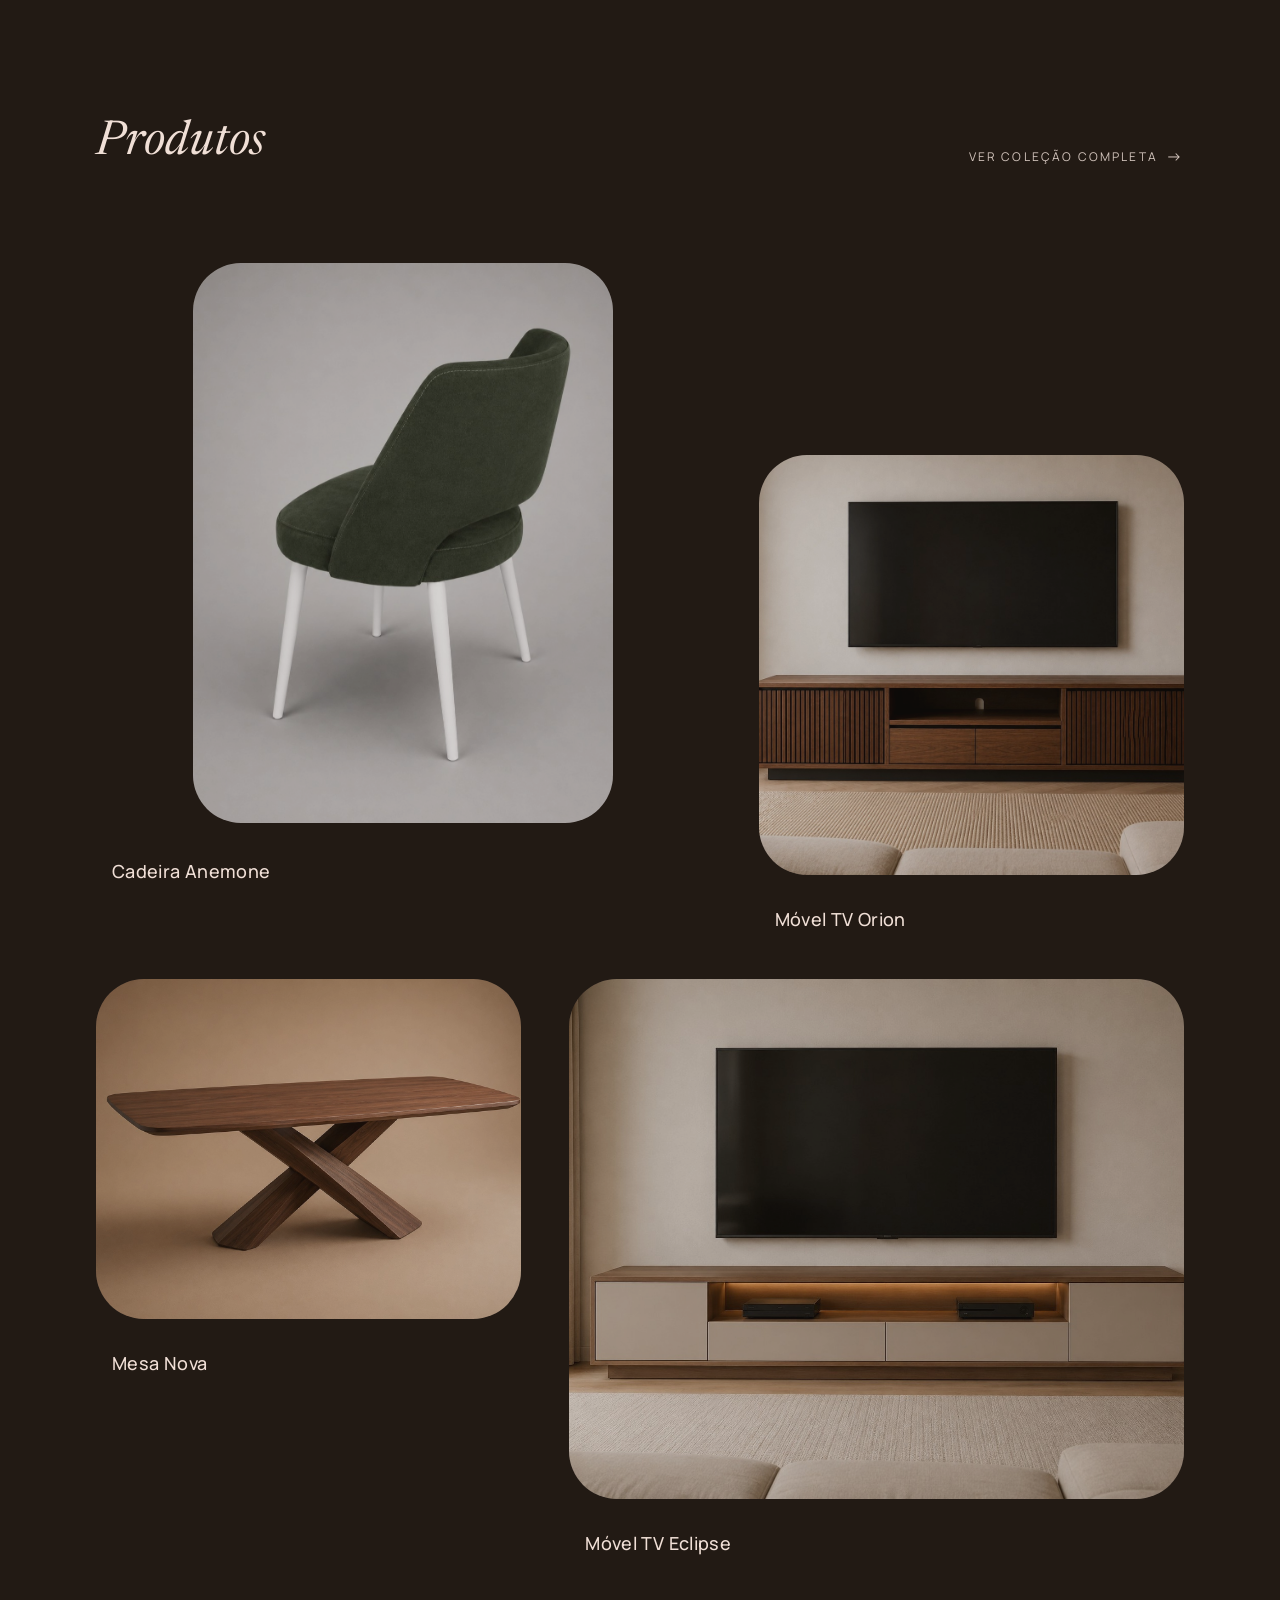
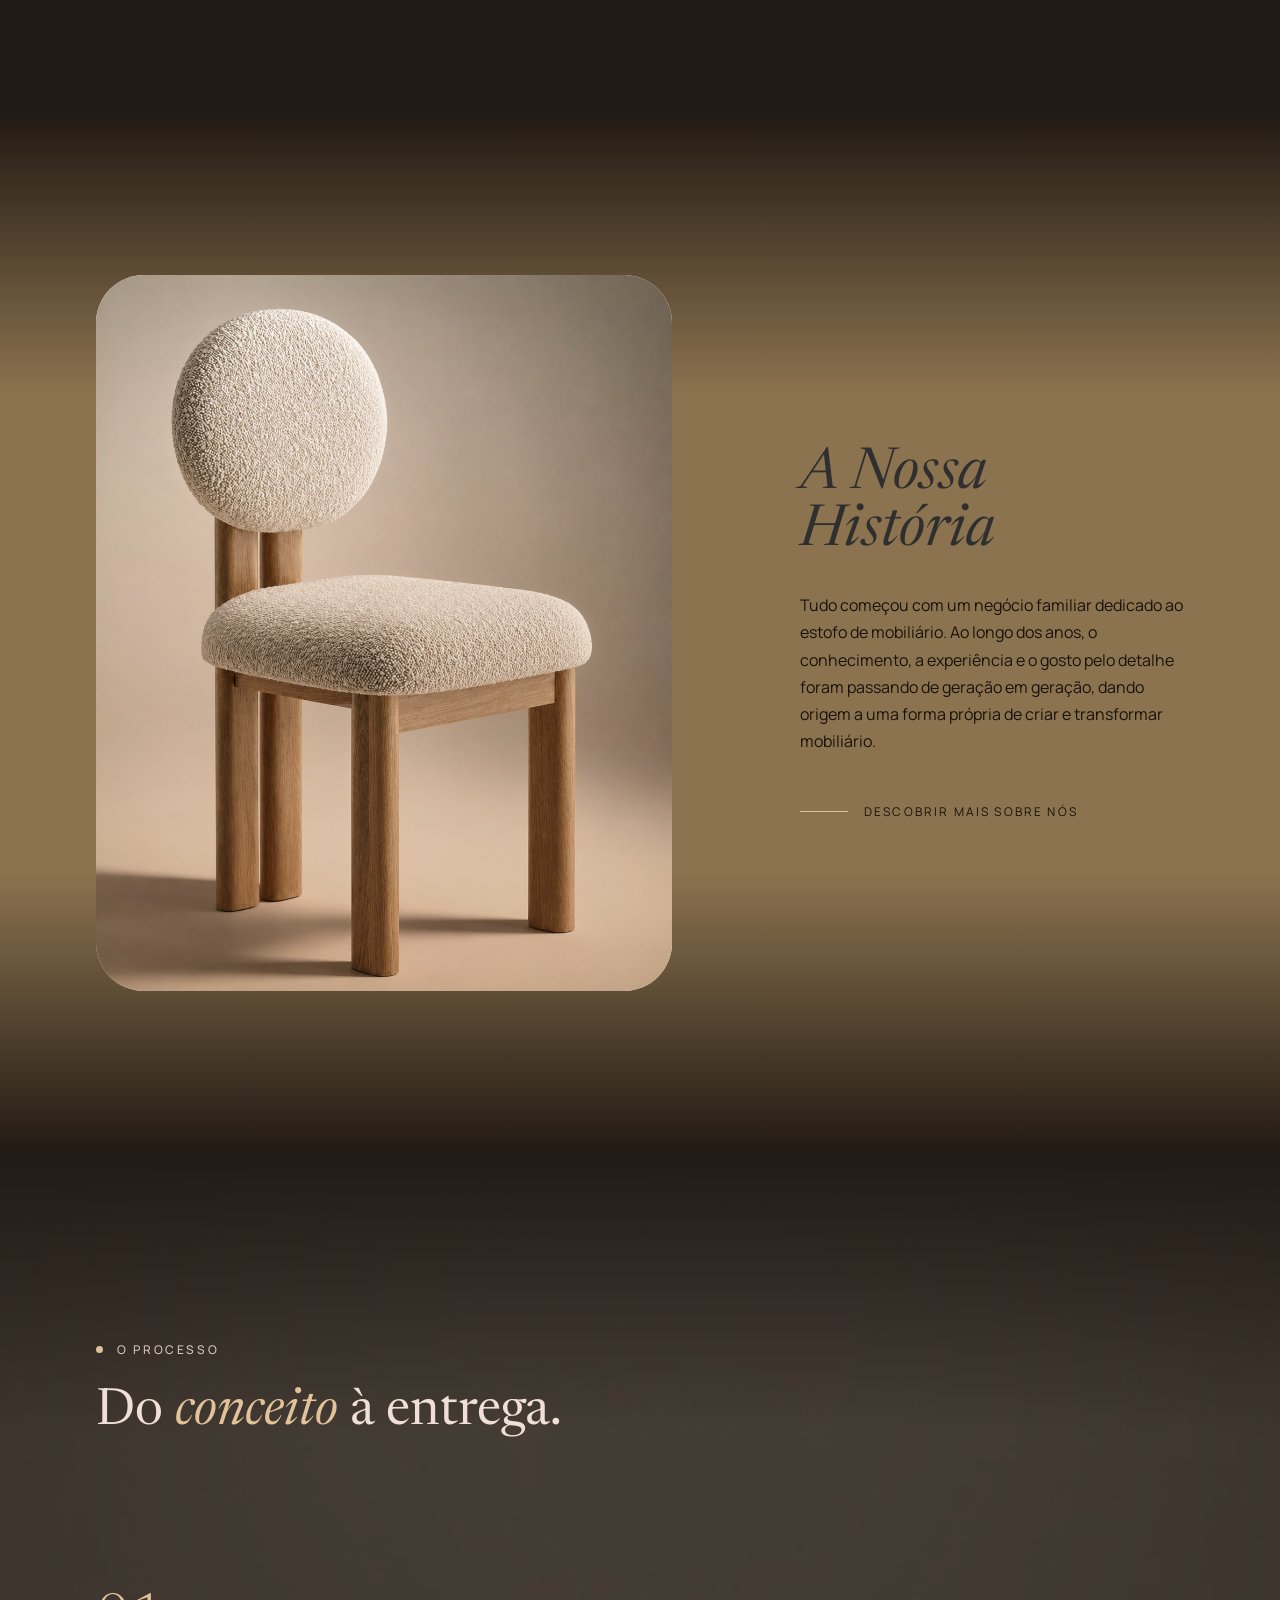
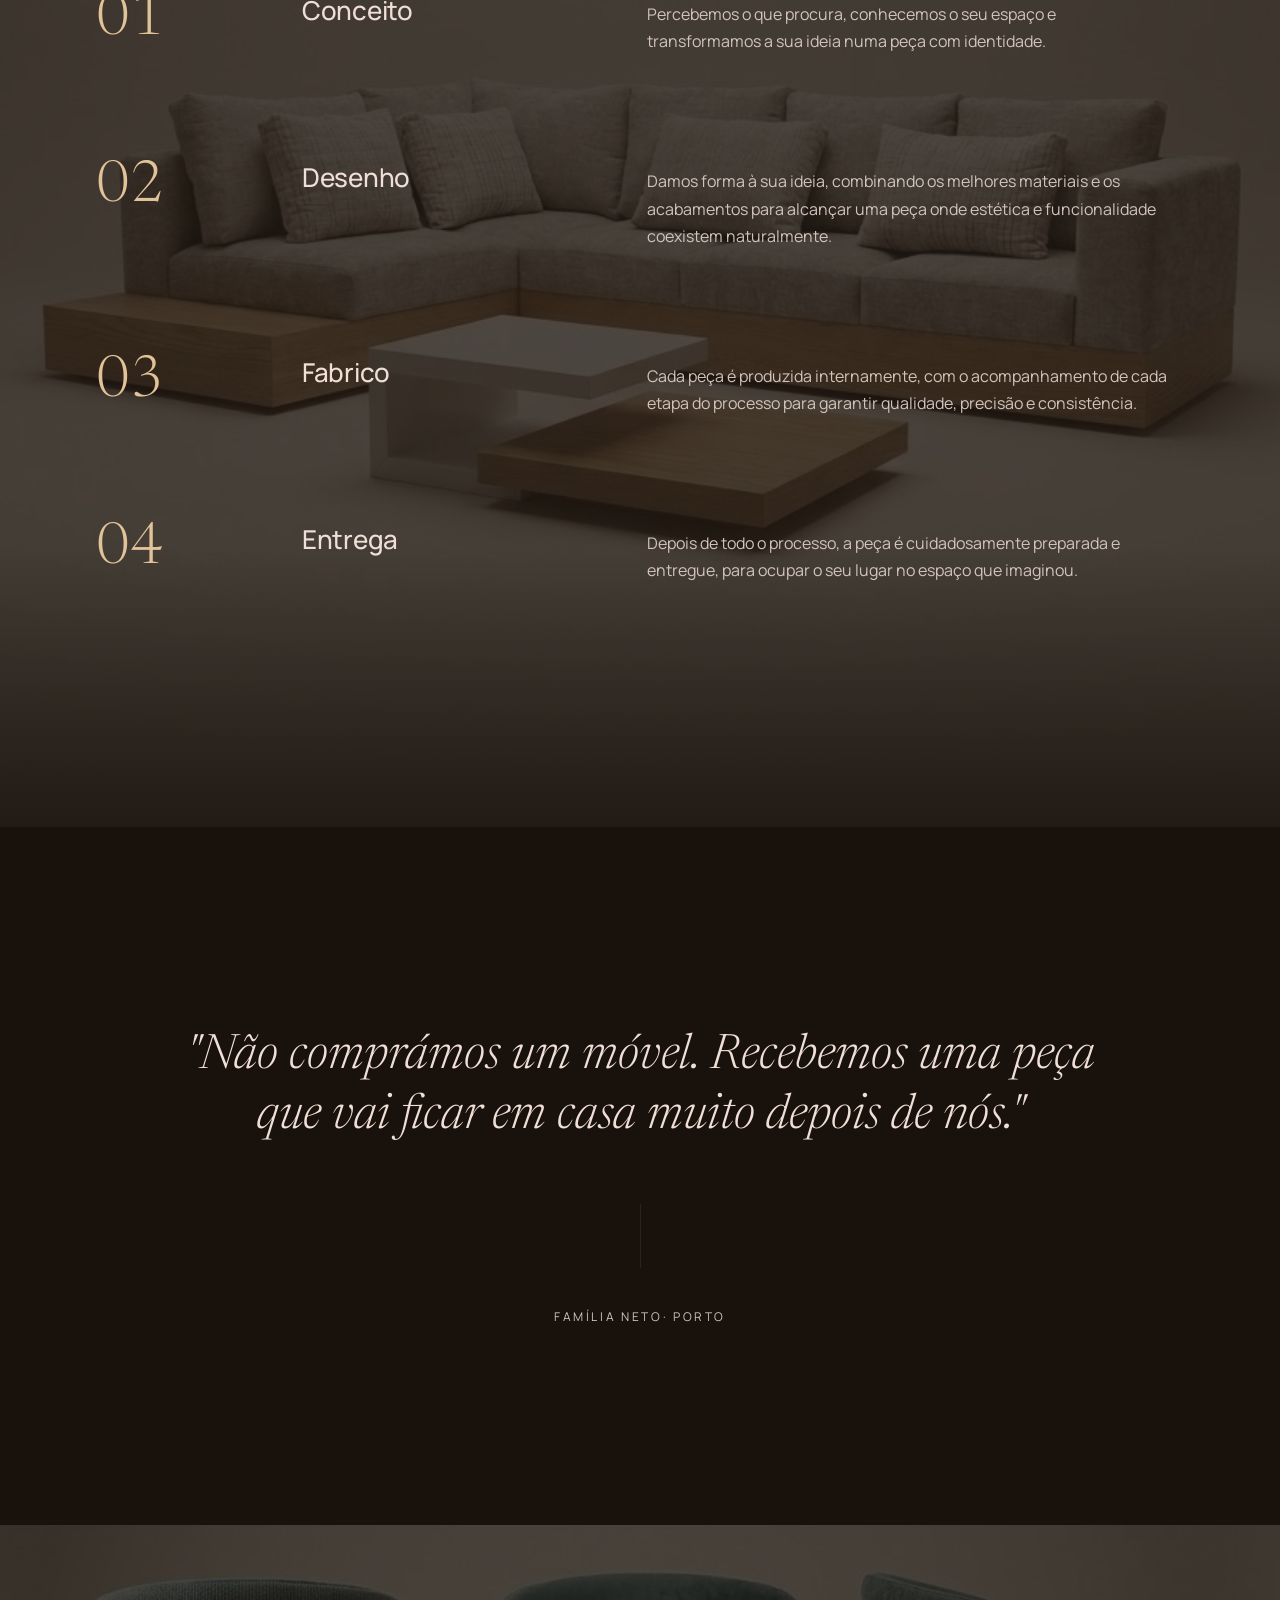
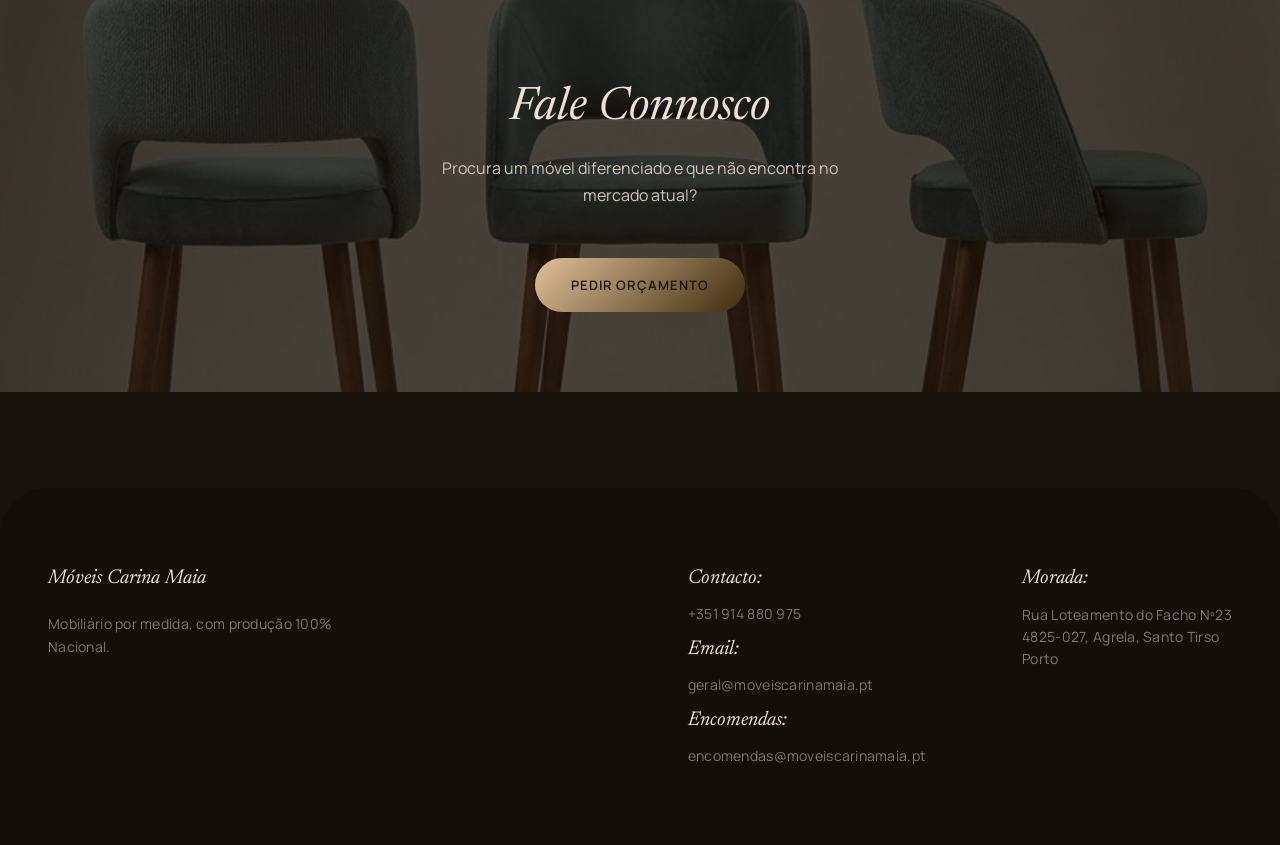
==== commit c3079efc: "Add contact information for orders in footer" ====
--- a/index.html
+++ b/index.html
@@ -211,6 +211,8 @@
         <a href="tel:+351914880975" class="footer-link">+351 914 880 975</a>
         <span style="font-family:'Newsreader',serif;font-style:italic;font-size:20px;color:#f0dfd6;">Email:</span>
         <a href="mailto:geral@moveiscarinamaia.pt" class="footer-link">geral@moveiscarinamaia.pt</a>
+        <span style="font-family:'Newsreader',serif;font-style:italic;font-size:20px;color:#f0dfd6;">Encomendas:</span>
+        <a href="mailto:encomendas@moveiscarinamaia.pt" class="footer-link">encomendas@moveiscarinamaia.pt</a>
       </div>
       <div style="display:flex;flex-direction:column;gap:16px;">
         <span style="font-family:'Newsreader',serif;font-style:italic;font-size:20px;color:#f0dfd6;">Morada:</span>
--- a/css/style.css
+++ b/css/style.css
@@ -140,10 +140,27 @@
 #lbx-name{font-family:'Newsreader',serif;font-size:clamp(2rem,3vw,3rem);color:#f0dfd6;line-height:1.05;margin-bottom:14px;}
 #lbx-wood{display:none;}
 #lbx-badge{display:inline-block;padding:6px 16px;border-radius:9999px;background:rgba(38,30,24,0.7);backdrop-filter:blur(24px);-webkit-backdrop-filter:blur(24px);font-size:.62rem;font-weight:600;letter-spacing:0.18em;color:#e1c299;text-transform:uppercase;margin-bottom:24px;}
+
+@media (max-width: 900px) {
+  #lbx-wood { display: none !important; }
+  #lbx-badge { margin-bottom: 12px; }
+}
 #lbx-desc{font-family:'Manrope',sans-serif;font-weight:300;font-size:.95rem;line-height:1.8;color:rgba(240,223,214,0.62);max-width:420px;margin:28px 0 0;}
-.lbx-spec-list{list-style:none;display:flex;flex-direction:column;gap:10px;max-width:420px;margin:20px 0 0;padding:0;}
-.lbx-spec-list li{display:flex;flex-wrap:wrap;gap:6px;align-items:baseline;font-family:'Manrope',sans-serif;font-size:.9rem;line-height:1.7;color:rgba(240,223,214,0.72);}
+.lbx-spec-list{list-style:none;display:flex;flex-direction:column;gap:6px;max-width:420px;margin:18px 0 0;padding:0;}
+.lbx-spec-list li{display:flex;flex-wrap:wrap;gap:4px;align-items:baseline;font-family:'Manrope',sans-serif;font-size:0.8rem;line-height:1.5;letter-spacing:0.02em;color:rgba(240,223,214,0.72);}
 .lbx-spec-list strong{font-weight:600;color:#f0dfd6;}
+
+.lbx-personalizacao{max-width:420px;margin-top:24px;border-top:1px solid rgba(240,223,214,0.14);padding-top:18px;}
+.lbx-personalizacao-toggle{width:100%;display:flex;align-items:center;justify-content:space-between;gap:12px;border:none;background:none;color:#f0dfd6;padding:0 0 10px;font-family:'Manrope',sans-serif;font-size:0.78rem;font-weight:700;letter-spacing:0.16em;cursor:pointer;text-align:left;}
+.lbx-personalizacao-icon{font-size:1.4rem;line-height:1;color:#e1c299;transition:transform 0.25s ease-in-out;}
+.lbx-personalizacao-toggle[aria-expanded="true"] .lbx-personalizacao-icon{transform:rotate(45deg);}
+.lbx-personalizacao-panel{padding:8px 0 0;display:grid;grid-template-rows:0fr;transition:grid-template-rows 0.25s ease-in-out;overflow:hidden;}
+.lbx-personalizacao-panel:not([hidden]){grid-template-rows:1fr;}
+.lbx-personalizacao-panel > *{overflow:hidden;}
+.lbx-personalizacao-panel p{font-family:'Manrope',sans-serif;font-size:0.88rem;line-height:1.7;color:rgba(240,223,214,0.73);margin-bottom:12px;}
+.lbx-personalizacao-panel ul{list-style:none;display:flex;flex-direction:column;gap:7px;padding:0;margin:0;}
+.lbx-personalizacao-panel li{position:relative;padding-left:14px;font-family:'Manrope',sans-serif;font-size:0.82rem;line-height:1.5;color:rgba(240,223,214,0.8);}
+.lbx-personalizacao-panel li::before{content:'■';position:absolute;left:0;top:0;color:#e1c299;font-size:0.7rem;}
 
 /* ===================================================================
    RESPONSIVE
@@ -175,9 +192,12 @@
   #lbx-close{top:16px;right:16px;width:44px;height:44px;}
 }
 @media(max-width:768px){
+  .nav-links{display:none !important;}
+  .nav-monogram{display:none !important;}
+  .nav-center{display:none !important;}
   .nav-burger{display:flex !important;}
   .mnav-panel{display:flex;}
-  .nav-bar{padding:18px 24px !important;pointer-events:none !important;}
+  .nav-bar{padding:18px 24px !important;pointer-events:none !important;opacity:0 !important;}
   .icon-sec{padding:80px 24px !important;}
   .icon-head{flex-direction:column !important;align-items:flex-start !important;gap:1.5rem !important;margin-bottom:56px !important;}
   .icon-grid{grid-template-columns:1fr !important;gap:40px !important;}
